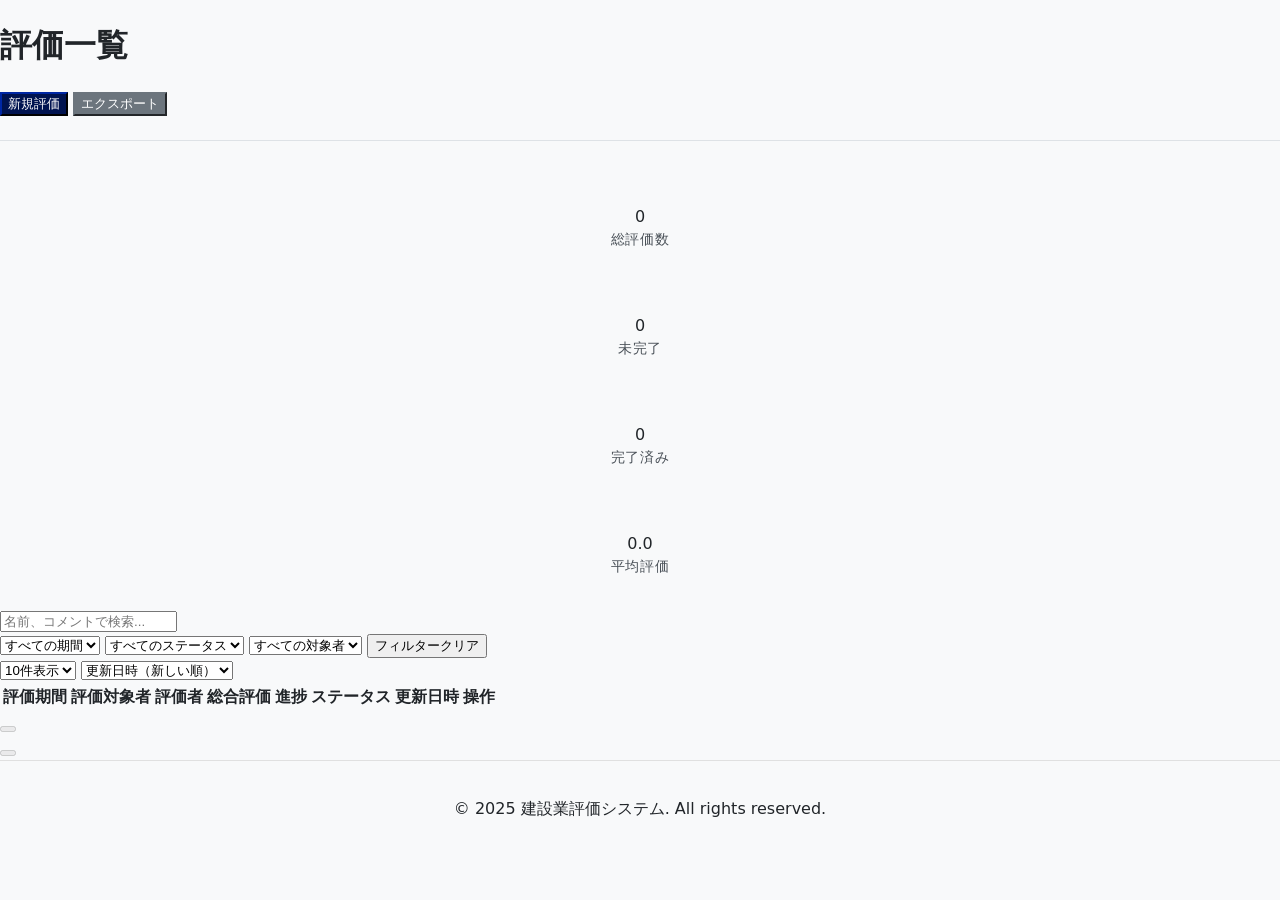
==== index.html @ 19400872 "Update index.html" ====
<!DOCTYPE html>
<html lang="ja">
<head>
    <meta charset="UTF-8">
    <meta name="viewport" content="width=device-width, initial-scale=1.0">
    <title data-i18n="system.title">建設業評価システム</title>
    <link rel="icon" href="data:image/svg+xml,<svg xmlns='http://www.w3.org/2000/svg' viewBox='0 0 100 100'><text y='.9em' font-size='90'>🏗️</text></svg>">
    
    <!-- CSS Files -->
    <link rel="stylesheet" href="assets/css/variables.css">
    <link rel="stylesheet" href="assets/css/main.css">
    <link rel="stylesheet" href="assets/css/components.css">
    <link rel="stylesheet" href="assets/css/responsive.css">
</head>
<body>
    <div class="app-container">
        <!-- ヘッダー（ログイン時のみ表示） -->
        <header id="app-header" class="app-header" style="display: none;">
            <div class="header-content">
                <div class="logo">
                    <h1 id="header-title" data-i18n="system.title">🏗️ 建設業評価システム</h1>
                </div>
                <nav>
                    <ul class="nav-menu" id="nav-menu"></ul>
                </nav>
                <div class="user-menu">
                    <div class="user-info" id="user-info"></div>
                    <div class="language-selector">
                        <select id="header-language-select">
                            <option value="ja">🇯🇵 日本語</option>
                            <option value="vi">🇻🇳 Tiếng Việt</option>
                            <option value="en">🇺🇸 English</option>
                        </select>
                    </div>
                    <button id="logout-btn" class="btn btn-secondary" style="margin-left: 12px;">
                        <span data-i18n="nav.logout">ログアウト</span>
                    </button>
                </div>
            </div>
        </header>

        <!-- ブレッドクラム -->
        <div id="breadcrumbs" class="breadcrumbs" style="display: none;"></div>

        <!-- メインコンテンツ -->
        <main id="main-content" class="main-content">
            <!-- 初期状態：ログインページ -->
            <div class="login-page">
                <div class="login-container">
                    <div class="login-header">
                        <h1 data-i18n="system.title">🏗️ 建設業評価システム</h1>
                        <p data-i18n="system.subtitle">システムにログインしてください</p>
                        <div style="margin-top: 16px;">
                            <select id="login-language-select" style="padding: 8px; border-radius: 4px; border: 1px solid #ddd;">
                                <option value="ja">🇯🇵 日本語</option>
                                <option value="vi">🇻🇳 Tiếng Việt</option>
                                <option value="en">🇺🇸 English</option>
                            </select>
                        </div>
                    </div>

                    <form id="login-form">
                        <div class="form-group">
                            <label for="email" data-i18n="login.email">メールアドレス</label>
                            <input type="email" id="email" name="email" value="admin@company.com" required>
                        </div>

                        <div class="form-group">
                            <label for="password" data-i18n="login.password">パスワード</label>
                            <input type="password" id="password" name="password" value="password123" required>
                        </div>

                        <button type="submit" class="btn btn-primary" style="width: 100%;" data-i18n="login.submit">
                            ログイン
                        </button>
                    </form>

                    <div class="demo-info">
                        <strong data-i18n="login.demo">🚀 デモアカウント</strong>
                        <div class="demo-accounts">
                            <div class="demo-account">
                                <strong>管理者:</strong> admin@company.com / password123
                            </div>
                            <div class="demo-account">
                                <strong>マネージャー:</strong> manager@company.com / password123
                            </div>
                            <div class="demo-account">
                                <strong>主任:</strong> supervisor@company.com / password123
                            </div>
                        </div>
                    </div>
                </div>
            </div>
        </main>

        <!-- フッター -->
        <footer class="app-footer" style="background: #f8f9fa; text-align: center; padding: 20px; border-top: 1px solid #e0e0e0;">
            <p>&copy; 2025 建設業評価システム. All rights reserved.</p>
        </footer>
    </div>

    <!-- 通知コンテナ -->
    <div id="notification-container"></div>

    <!-- JavaScript Files -->
    <!-- Core -->
    <script src="assets/js/core/i18n.js"></script>
    <script src="assets/js/core/auth.js"></script>
    <script src="assets/js/core/app.js"></script>
    <script src="assets/js/core/router.js"></script>

    <!-- Components -->
    <script src="assets/js/components/pentagon-chart.js"></script>
    <script src="assets/js/components/notification.js"></script>
    <script src="assets/js/components/modal.js"></script>
    <script src="assets/js/components/evaluation-form.js"></script>

    <!-- Pages -->
    <script src="assets/js/pages/dashboard.js"></script>
    <script src="assets/js/pages/evaluations.js"></script>
    <script src="assets/js/pages/users.js"></script>

    <!-- Data -->
    <script src="assets/js/data/mock-data.js"></script>

    <!-- Utils -->
    <script src="assets/js/utils/constants.js"></script>

    <!-- 初期化スクリプト -->
    <script>
        document.addEventListener('DOMContentLoaded', function() {
            console.log('🚀 Building evaluation system started');
            
            // 多言語システムを初期化
            i18n.init();
            
            // アプリケーションを初期化
            if (typeof App !== 'undefined') {
                window.app = new App();
                app.init();
            }
            
            // 言語切り替えイベントリスナーを設定
            const loginLanguageSelect = document.getElementById('login-language-select');
            const headerLanguageSelect = document.getElementById('header-language-select');
            
            loginLanguageSelect.addEventListener('change', function() {
                i18n.setLanguage(this.value);
                headerLanguageSelect.value = this.value;
            });
            
            headerLanguageSelect.addEventListener('change', function() {
                i18n.setLanguage(this.value);
                loginLanguageSelect.value = this.value;
            });
            
            console.log('✅ Evaluation system initialized');
        });
    </script>
</body>
</html>
---- assets/css/variables.css ----
/**
 * CSS Variables - 評価ツール
 * 全体で使用する色、サイズ、フォントなどの変数を定義
 */

:root {
  /* === カラーパレット === */
  
  /* プライマリーカラー（企業カラー） */
  --color-primary: #001350;
  --color-primary-light: #003d96;
  --color-primary-dark: #00092e;
  --color-primary-50: rgba(0, 19, 80, 0.05);
  --color-primary-100: rgba(0, 19, 80, 0.1);
  --color-primary-200: rgba(0, 19, 80, 0.2);
  --color-primary-500: rgba(0, 19, 80, 0.5);
  
  /* セカンダリーカラー */
  --color-secondary: #6c757d;
  --color-secondary-light: #adb5bd;
  --color-secondary-dark: #495057;
  
  /* 状態色 */
  --color-success: #198754;
  --color-success-light: #d1e7dd;
  --color-success-dark: #146c43;
  
  --color-warning: #ffc107;
  --color-warning-light: #fff3cd;
  --color-warning-dark: #d39e00;
  
  --color-danger: #dc3545;
  --color-danger-light: #f8d7da;
  --color-danger-dark: #b02a37;
  
  --color-info: #0dcaf0;
  --color-info-light: #d1ecf1;
  --color-info-dark: #055160;
  
  /* グレースケール */
  --color-white: #ffffff;
  --color-gray-50: #f8f9fa;
  --color-gray-100: #e9ecef;
  --color-gray-200: #dee2e6;
  --color-gray-300: #ced4da;
  --color-gray-400: #adb5bd;
  --color-gray-500: #6c757d;
  --color-gray-600: #495057;
  --color-gray-700: #343a40;
  --color-gray-800: #212529;
  --color-gray-900: #000000;
  
  /* === 評価ステータスカラー === */
  --color-status-draft: var(--color-gray-500);
  --color-status-submitted: #fd7e14;
  --color-status-approved-evaluator: var(--color-primary);
  --color-status-approved-admin: var(--color-success);
  --color-status-rejected: var(--color-danger);
  
  /* === レイアウト === */
  
  /* ブレイクポイント */
  --breakpoint-xs: 0;
  --breakpoint-sm: 576px;
  --breakpoint-md: 768px;
  --breakpoint-lg: 992px;
  --breakpoint-xl: 1200px;
  --breakpoint-xxl: 1400px;
  
  /* コンテナ幅 */
  --container-max-width: 1200px;
  --container-padding: 1rem;
  
  /* スペーシング */
  --spacing-xs: 0.25rem;   /* 4px */
  --spacing-sm: 0.5rem;    /* 8px */
  --spacing-md: 1rem;      /* 16px */
  --spacing-lg: 1.5rem;    /* 24px */
  --spacing-xl: 2rem;      /* 32px */
  --spacing-xxl: 3rem;     /* 48px */
  
  /* === タイポグラフィ === */
  
  /* フォントファミリー */
  --font-family-base: 'Segoe UI', 'Yu Gothic UI', 'Hiragino Kaku Gothic ProN', 'Hiragino Sans', Meiryo, system-ui, sans-serif;
  --font-family-monospace: 'SFMono-Regular', Menlo, Monaco, Consolas, 'Liberation Mono', 'Courier New', monospace;
  
  /* フォントサイズ */
  --font-size-xs: 0.75rem;   /* 12px */
  --font-size-sm: 0.875rem;  /* 14px */
  --font-size-base: 1rem;    /* 16px */
  --font-size-lg: 1.125rem;  /* 18px */
  --font-size-xl: 1.25rem;   /* 20px */
  --font-size-2xl: 1.5rem;   /* 24px */
  --font-size-3xl: 1.875rem; /* 30px */
  --font-size-4xl: 2.25rem;  /* 36px */
  
  /* フォントウェイト */
  --font-weight-light: 300;
  --font-weight-normal: 400;
  --font-weight-medium: 500;
  --font-weight-semibold: 600;
  --font-weight-bold: 700;
  
  /* 行の高さ */
  --line-height-tight: 1.25;
  --line-height-base: 1.5;
  --line-height-relaxed: 1.75;
  
  /* === コンポーネント === */
  
  /* ボーダー */
  --border-width: 1px;
  --border-radius-sm: 0.25rem;  /* 4px */
  --border-radius: 0.375rem;    /* 6px */
  --border-radius-md: 0.5rem;   /* 8px */
  --border-radius-lg: 0.75rem;  /* 12px */
  --border-radius-xl: 1rem;     /* 16px */
  --border-color: var(--color-gray-300);
  
  /* シャドウ */
  --shadow-sm: 0 1px 2px 0 rgba(0, 0, 0, 0.05);
  --shadow: 0 1px 3px 0 rgba(0, 0, 0, 0.1), 0 1px 2px 0 rgba(0, 0, 0, 0.06);
  --shadow-md: 0 4px 6px -1px rgba(0, 0, 0, 0.1), 0 2px 4px -1px rgba(0, 0, 0, 0.06);
  --shadow-lg: 0 10px 15px -3px rgba(0, 0, 0, 0.1), 0 4px 6px -2px rgba(0, 0, 0, 0.05);
  --shadow-xl: 0 20px 25px -5px rgba(0, 0, 0, 0.1), 0 10px 10px -5px rgba(0, 0, 0, 0.04);
  
  /* トランジション */
  --transition-fast: 150ms ease-in-out;
  --transition-base: 250ms ease-in-out;
  --transition-slow: 350ms ease-in-out;
  
  /* Z-index */
  --z-index-dropdown: 1000;
  --z-index-sticky: 1020;
  --z-index-fixed: 1030;
  --z-index-modal-backdrop: 1040;
  --z-index-modal: 1050;
  --z-index-popover: 1060;
  --z-index-tooltip: 1070;
  --z-index-toast: 1080;
  --z-index-demo-badge: 1100;
  
  /* === フォーム要素 === */
  
  /* 入力フィールド */
  --input-padding-y: 0.5rem;
  --input-padding-x: 0.75rem;
  --input-border-color: var(--color-gray-300);
  --input-border-radius: var(--border-radius);
  --input-focus-border-color: var(--color-primary);
  --input-focus-box-shadow: 0 0 0 0.25rem var(--color-primary-200);
  
  /* ボタン */
  --btn-padding-y: 0.5rem;
  --btn-padding-x: 1rem;
  --btn-font-size: var(--font-size-base);
  --btn-border-radius: var(--border-radius);
  --btn-transition: all var(--transition-base);
  
  /* === カード === */
  --card-border-radius: var(--border-radius-md);
  --card-border-color: var(--color-gray-200);
  --card-bg: var(--color-white);
  --card-shadow: var(--shadow);
  --card-hover-shadow: var(--shadow-md);
  --card-padding: 1.25rem;
  
  /* === ナビゲーション === */
  --navbar-height: 60px;
  --navbar-padding-y: 0.5rem;
  --navbar-padding-x: 1rem;
  --navbar-brand-font-size: 1.25rem;
  
  /* === テーブル === */
  --table-cell-padding-y: 0.75rem;
  --table-cell-padding-x: 0.75rem;
  --table-border-color: var(--color-gray-200);
  --table-hover-bg: var(--color-primary-50);
  
  /* === モーダル === */
  --modal-backdrop-bg: rgba(0, 0, 0, 0.5);
  --modal-content-bg: var(--color-white);
  --modal-content-border-radius: var(--border-radius-lg);
  --modal-header-bg: var(--color-primary);
  --modal-header-color: var(--color-white);
  
  /* === 通知・トースト === */
  --toast-bg: var(--color-white);
  --toast-border-radius: var(--border-radius);
  --toast-shadow: var(--shadow-lg);
  --toast-padding: 1rem;
  
  /* === チャート === */
  --chart-primary-color: var(--color-primary);
  --chart-secondary-color: var(--color-gray-400);
  --chart-grid-color: var(--color-gray-200);
  --chart-text-color: var(--color-gray-600);
  
  /* === ローディング === */
  --loading-overlay-bg: rgba(255, 255, 255, 0.9);
  --spinner-color: var(--color-primary);
  
  /* === レスポンシブフォント === */
  --font-size-responsive-xs: clamp(0.7rem, 0.8vw, 0.75rem);
  --font-size-responsive-sm: clamp(0.8rem, 1vw, 0.875rem);
  --font-size-responsive-base: clamp(0.9rem, 1.2vw, 1rem);
  --font-size-responsive-lg: clamp(1rem, 1.4vw, 1.125rem);
  --font-size-responsive-xl: clamp(1.1rem, 1.6vw, 1.25rem);
}

/* === ダークモード対応（将来的に） === */
@media (prefers-color-scheme: dark) {
  :root {
    /* ダークモード用の変数を定義 */
    --color-bg-base: #1a1a1a;
    --color-text-base: #ffffff;
    --card-bg: #2d2d2d;
    --input-bg: #3d3d3d;
    --border-color: #4d4d4d;
  }
}

/* === 印刷用スタイル === */
@media print {
  :root {
    --shadow: none;
    --shadow-sm: none;
    --shadow-md: none;
    --shadow-lg: none;
    --shadow-xl: none;
    --card-shadow: none;
  }
}

/* === 高コントラストモード対応 === */
@media (prefers-contrast: high) {
  :root {
    --border-width: 2px;
    --input-border-color: var(--color-gray-800);
    --card-border-color: var(--color-gray-600);
  }
}

/* === 動きを減らす設定 === */
@media (prefers-reduced-motion: reduce) {
  :root {
    --transition-fast: none;
    --transition-base: none;
    --transition-slow: none;
  }
}
---- assets/css/main.css ----
/**
 * Main CSS - 評価ツール
 * 基本的なスタイルとレイアウトを定義
 */

/* === リセット・ベーススタイル === */

*,
*::before,
*::after {
  box-sizing: border-box;
}

html {
  scroll-behavior: smooth;
  -webkit-text-size-adjust: 100%;
  -webkit-tap-highlight-color: transparent;
}

body {
  margin: 0;
  padding: 0;
  font-family: var(--font-family-base);
  font-size: var(--font-size-base);
  font-weight: var(--font-weight-normal);
  line-height: var(--line-height-base);
  color: var(--color-gray-800);
  background-color: var(--color-gray-50);
  -webkit-font-smoothing: antialiased;
  -moz-osx-font-smoothing: grayscale;
}

/* === ユーティリティクラス === */

.sr-only {
  position: absolute !important;
  width: 1px !important;
  height: 1px !important;
  padding: 0 !important;
  margin: -1px !important;
  overflow: hidden !important;
  clip: rect(0, 0, 0, 0) !important;
  white-space: nowrap !important;
  border: 0 !important;
}

.text-truncate {
  overflow: hidden;
  text-overflow: ellipsis;
  white-space: nowrap;
}

/* === レイアウト === */

.main-wrapper {
  min-height: 100vh;
  display: flex;
  flex-direction: column;
}

.content-wrapper {
  flex: 1;
  padding-top: var(--navbar-height);
}

/* === ナビゲーションバー === */

.navbar {
  height: var(--navbar-height);
  box-shadow: var(--shadow);
  backdrop-filter: blur(10px);
  -webkit-backdrop-filter: blur(10px);
}

.navbar-brand {
  font-weight: var(--font-weight-semibold);
  font-size: var(--navbar-brand-font-size);
  color: var(--color-white) !important;
  text-decoration: none;
}

.navbar-brand:hover {
  color: var(--color-gray-200) !important;
}

.navbar-nav .nav-link {
  font-weight: var(--font-weight-medium);
  padding: var(--spacing-sm) var(--spacing-md);
  border-radius: var(--border-radius);
  transition: var(--transition-base);
  color: var(--color-white) !important;
}

.navbar-nav .nav-link:hover,
.navbar-nav .nav-link:focus {
  background-color: rgba(255, 255, 255, 0.1);
  color: var(--color-white) !important;
}

.navbar-nav .nav-link.active {
  background-color: rgba(255, 255, 255, 0.2) !important;
  color: var(--color-white) !important;
  font-weight: var(--font-weight-semibold);
}

/* === カード === */

.card {
  border: var(--border-width) solid var(--card-border-color);
  border-radius: var(--card-border-radius);
  background-color: var(--card-bg);
  box-shadow: var(--card-shadow);
  transition: var(--transition-base);
  margin-bottom: var(--spacing-lg);
}

.card:hover {
  box-shadow: var(--card-hover-shadow);
  transform: translateY(-2px);
}

.card-header {
  background-color: var(--color-primary);
  color: var(--color-white);
  border-radius: var(--card-border-radius) var(--card-border-radius) 0 0 !important;
  padding: var(--spacing-md) var(--spacing-lg);
  border-bottom: none;
}

.card-header.bg-primary {
  background-color: var(--color-primary) !important;
}

.card-header.bg-info {
  background-color: var(--color-primary) !important;
}

.card-header.bg-success {
  background-color: var(--color-primary) !important;
}

.card-title {
  font-weight: var(--font-weight-semibold);
  margin-bottom: 0;
}

.card-body {
  padding: var(--card-padding);
}

.card-footer {
  background-color: var(--color-gray-50);
  border-top: var(--border-width) solid var(--card-border-color);
  padding: var(--spacing-md) var(--spacing-lg);
}

/* === ボタン === */

.btn {
  padding: var(--btn-padding-y) var(--btn-padding-x);
  font-size: var(--btn-font-size);
  font-weight: var(--font-weight-medium);
  border-radius: var(--btn-border-radius);
  border: var(--border-width) solid transparent;
  transition: var(--btn-transition);
  text-decoration: none;
  display: inline-flex;
  align-items: center;
  justify-content: center;
  gap: var(--spacing-xs);
  cursor: pointer;
  user-select: none;
}

.btn:focus {
  outline: none;
  box-shadow: 0 0 0 0.25rem rgba(var(--color-primary), 0.25);
}

.btn-primary {
  background-color: var(--color-primary);
  border-color: var(--color-primary);
  color: var(--color-white);
}

.btn-primary:hover,
.btn-primary:focus {
  background-color: var(--color-primary-dark);
  border-color: var(--color-primary-dark);
  color: var(--color-white);
}

.btn-outline-primary {
  color: var(--color-primary);
  border-color: var(--color-primary);
  background-color: transparent;
}

.btn-outline-primary:hover,
.btn-outline-primary:focus {
  background-color: var(--color-primary);
  border-color: var(--color-primary);
  color: var(--color-white);
}

.btn-secondary {
  background-color: var(--color-secondary);
  border-color: var(--color-secondary);
  color: var(--color-white);
}

.btn-success {
  background-color: var(--color-success);
  border-color: var(--color-success);
  color: var(--color-white);
}

.btn-warning {
  background-color: var(--color-warning);
  border-color: var(--color-warning);
  color: var(--color-gray-800);
}

.btn-danger {
  background-color: var(--color-danger);
  border-color: var(--color-danger);
  color: var(--color-white);
}

.btn-info {
  background-color: var(--color-primary);
  border-color: var(--color-primary);
  color: var(--color-white);
}

.btn:disabled,
.btn.disabled {
  opacity: 0.65;
  cursor: not-allowed;
  pointer-events: none;
}

/* === フォーム要素 === */

.form-control,
.form-select {
  padding: var(--input-padding-y) var(--input-padding-x);
  font-size: var(--font-size-base);
  font-weight: var(--font-weight-normal);
  line-height: var(--line-height-base);
  color: var(--color-gray-800);
  background-color: var(--color-white);
  border: var(--border-width) solid var(--input-border-color);
  border-radius: var(--input-border-radius);
  transition: border-color var(--transition-fast), box-shadow var(--transition-fast);
}

.form-control:focus,
.form-select:focus {
  border-color: var(--input-focus-border-color);
  outline: 0;
  box-shadow: var(--input-focus-box-shadow);
}

.form-control::placeholder {
  color: var(--color-gray-400);
  opacity: 1;
}

.form-label {
  font-weight: var(--font-weight-medium);
  color: var(--color-gray-700);
  margin-bottom: var(--spacing-xs);
}

.form-check-input {
  accent-color: var(--color-primary);
}

.form-check-label {
  color: var(--color-gray-700);
  font-weight: var(--font-weight-normal);
}

/* === テーブル === */

.table {
  margin-bottom: 0;
  background-color: var(--color-white);
  border-radius: var(--border-radius);
  overflow: hidden;
}

.table th,
.table td {
  padding: var(--table-cell-padding-y) var(--table-cell-padding-x);
  vertical-align: middle;
  border-bottom: var(--border-width) solid var(--table-border-color);
}

.table thead th {
  background-color: var(--color-gray-100);
  font-weight: var(--font-weight-semibold);
  color: var(--color-gray-800);
  border-top: none;
  border-bottom: 2px solid var(--table-border-color);
}

.table-hover tbody tr:hover {
  background-color: var(--table-hover-bg);
}

.table-responsive {
  border-radius: var(--border-radius);
  box-shadow: var(--shadow-sm);
}

/* === バッジ === */

.badge {
  padding: var(--spacing-xs) var(--spacing-sm);
  font-size: var(--font-size-xs);
  font-weight: var(--font-weight-medium);
  border-radius: var(--border-radius-xl);
  text-transform: uppercase;
  letter-spacing: 0.025em;
}

.badge.bg-primary {
  background-color: var(--color-primary) !important;
  color: var(--color-white);
}

.badge.bg-success {
  background-color: var(--color-success) !important;
  color: var(--color-white);
}

.badge.bg-warning {
  background-color: var(--color-warning) !important;
  color: var(--color-gray-800);
}

.badge.bg-danger {
  background-color: var(--color-danger) !important;
  color: var(--color-white);
}

.badge.bg-info {
  background-color: var(--color-info) !important;
  color: var(--color-gray-800);
}

/* === 評価ステータス === */

.status-draft {
  color: var(--color-status-draft);
  font-weight: var(--font-weight-medium);
}

.status-submitted {
  color: var(--color-status-submitted);
  font-weight: var(--font-weight-medium);
}

.status-approved-evaluator {
  color: var(--color-status-approved-evaluator);
  font-weight: var(--font-weight-medium);
}

.status-approved-admin {
  color: var(--color-status-approved-admin);
  font-weight: var(--font-weight-medium);
}

.status-rejected {
  color: var(--color-status-rejected);
  font-weight: var(--font-weight-medium);
}

/* === プログレスバー === */

.progress {
  height: 0.75rem;
  background-color: var(--color-gray-200);
  border-radius: var(--border-radius);
  overflow: hidden;
}

.progress-bar {
  background-color: var(--color-primary);
  transition: width var(--transition-base);
}

.progress-bar.bg-success {
  background-color: var(--color-success) !important;
}

.progress-bar.bg-warning {
  background-color: var(--color-warning) !important;
}

.progress-bar.bg-info {
  background-color: var(--color-info) !important;
}

/* === ローディング === */

.loading-overlay {
  position: fixed;
  top: 0;
  left: 0;
  width: 100%;
  height: 100%;
  background-color: var(--loading-overlay-bg);
  display: flex;
  justify-content: center;
  align-items: center;
  z-index: var(--z-index-modal);
  backdrop-filter: blur(5px);
  -webkit-backdrop-filter: blur(5px);
}

.spinner-border {
  color: var(--spinner-color);
}

/* === デモ通知 === */

.demo-badge {
  position: fixed;
  top: 0;
  right: 0;
  background-color: var(--color-primary);
  color: var(--color-white);
  padding: var(--spacing-xs) var(--spacing-sm);
  z-index: var(--z-index-demo-badge);
  font-size: var(--font-size-xs);
  font-weight: var(--font-weight-bold);
  border-bottom-left-radius: var(--border-radius);
  text-transform: uppercase;
  letter-spacing: 0.05em;
}

/* === モーダル === */

.modal-content {
  border: none;
  border-radius: var(--modal-content-border-radius);
  box-shadow: var(--shadow-xl);
}

.modal-header {
  background-color: var(--modal-header-bg);
  color: var(--modal-header-color);
  border-bottom: none;
  border-radius: var(--modal-content-border-radius) var(--modal-content-border-radius) 0 0;
}

.modal-title {
  font-weight: var(--font-weight-semibold);
}

.modal-body {
  padding: var(--spacing-xl);
}

.modal-footer {
  background-color: var(--color-gray-50);
  border-top: var(--border-width) solid var(--color-gray-200);
  border-radius: 0 0 var(--modal-content-border-radius) var(--modal-content-border-radius);
}

/* === 通知・トースト === */

.toast {
  background-color: var(--toast-bg);
  border: var(--border-width) solid var(--color-gray-200);
  border-radius: var(--toast-border-radius);
  box-shadow: var(--toast-shadow);
}

.toast-header {
  background-color: var(--color-gray-50);
  border-bottom: var(--border-width) solid var(--color-gray-200);
}

.toast-body {
  padding: var(--toast-padding);
}

/* === ページ遷移 === */

.page {
  opacity: 1;
  transform: translateX(0);
  transition: opacity var(--transition-base), transform var(--transition-base);
}

.page.d-none {
  opacity: 0;
  transform: translateX(20px);
}

.page-enter {
  opacity: 0;
  transform: translateX(20px);
}

.page-enter-active {
  opacity: 1;
  transform: translateX(0);
  transition: opacity var(--transition-base), transform var(--transition-base);
}

.page-exit {
  opacity: 1;
  transform: translateX(0);
}

.page-exit-active {
  opacity: 0;
  transform: translateX(-20px);
  transition: opacity var(--transition-base), transform var(--transition-base);
}

/* === ユーティリティ === */

.text-primary {
  color: var(--color-primary) !important;
}

.text-success {
  color: var(--color-success) !important;
}

.text-warning {
  color: var(--color-warning) !important;
}

.text-danger {
  color: var(--color-danger) !important;
}

.text-info {
  color: var(--color-info) !important;
}

.bg-primary {
  background-color: var(--color-primary) !important;
}

.bg-success {
  background-color: var(--color-success) !important;
}

.bg-warning {
  background-color: var(--color-warning) !important;
}

.bg-danger {
  background-color: var(--color-danger) !important;
}

.bg-info {
  background-color: var(--color-info) !important;
}

/* === スクロールバー === */

::-webkit-scrollbar {
  width: 8px;
  height: 8px;
}

::-webkit-scrollbar-track {
  background: var(--color-gray-100);
  border-radius: var(--border-radius);
}

::-webkit-scrollbar-thumb {
  background: var(--color-gray-400);
  border-radius: var(--border-radius);
}

::-webkit-scrollbar-thumb:hover {
  background: var(--color-gray-500);
}

/* === フォーカス管理 === */

.focus-visible {
  outline: 2px solid var(--color-primary);
  outline-offset: 2px;
}

/* === 印刷用スタイル === */

@media print {
  .navbar,
  .btn,
  .nav-tabs,
  .card-footer,
  .dropdown-menu,
  .demo-badge,
  .loading-overlay {
    display: none !important;
  }

  body {
    background: white !important;
    color: black !important;
    padding: 20px !important;
  }

  .card {
    border: 1px solid #ddd !important;
    box-shadow: none !important;
    page-break-inside: avoid;
  }

  .tab-pane {
    display: block !important;
    opacity: 1 !important;
  }

  .container,
  .container-fluid {
    max-width: 100% !important;
    padding: 0 !important;
  }

  h1, h2, h3, h4, h5, h6 {
    page-break-after: avoid;
  }

  .table {
    page-break-inside: avoid;
  }
}

/* === アクセシビリティ === */

@media (prefers-reduced-motion: reduce) {
  * {
    animation-duration: 0.01ms !important;
    animation-iteration-count: 1 !important;
    transition-duration: 0.01ms !important;
  }
}

/* === その他のユーティリティ === */

.visually-hidden {
  position: absolute !important;
  width: 1px !important;
  height: 1px !important;
  padding: 0 !important;
  margin: -1px !important;
  overflow: hidden !important;
  clip: rect(0, 0, 0, 0) !important;
  white-space: nowrap !important;
  border: 0 !important;
}
---- assets/css/components.css ----
/**
 * Components CSS - 評価ツール
 * 各UIコンポーネント固有のスタイルを定義
 */

/* === ナビゲーション === */

.navbar {
  height: var(--navbar-height);
  padding: var(--navbar-padding-y) var(--navbar-padding-x);
  backdrop-filter: blur(10px);
  -webkit-backdrop-filter: blur(10px);
  border-bottom: 1px solid rgba(255, 255, 255, 0.1);
}

.navbar-brand {
  font-size: var(--navbar-brand-font-size);
  font-weight: var(--font-weight-bold);
  color: var(--color-white) !important;
  text-decoration: none;
  transition: var(--transition-base);
}

.navbar-brand:hover {
  color: rgba(255, 255, 255, 0.8) !important;
  transform: translateY(-1px);
}

.navbar-brand i {
  margin-right: var(--spacing-xs);
}

/* ナビゲーションリンク */
.navbar-nav .nav-link {
  font-weight: var(--font-weight-medium);
  padding: var(--spacing-sm) var(--spacing-md);
  border-radius: var(--border-radius);
  transition: var(--transition-base);
  color: rgba(255, 255, 255, 0.9) !important;
  position: relative;
  display: flex;
  align-items: center;
}

.navbar-nav .nav-link:hover,
.navbar-nav .nav-link:focus {
  background-color: rgba(255, 255, 255, 0.1);
  color: var(--color-white) !important;
  transform: translateY(-1px);
}

.navbar-nav .nav-link.active {
  background-color: rgba(255, 255, 255, 0.2) !important;
  color: var(--color-white) !important;
  font-weight: var(--font-weight-semibold);
}

.navbar-nav .nav-link.active::after {
  content: '';
  position: absolute;
  bottom: -2px;
  left: 50%;
  transform: translateX(-50%);
  width: 30px;
  height: 2px;
  background-color: var(--color-white);
  border-radius: 1px;
}

.navbar-nav .nav-link i {
  margin-right: var(--spacing-xs);
  font-size: 0.9em;
}

/* ユーザードロップダウン */
.nav-link.dropdown-toggle {
  padding: var(--spacing-xs) var(--spacing-sm);
}

.user-avatar {
  display: flex;
  align-items: center;
  justify-content: center;
  width: 32px;
  height: 32px;
  border-radius: 50%;
  background-color: rgba(255, 255, 255, 0.1);
  color: var(--color-white);
}

.user-info {
  text-align: left;
  line-height: 1.2;
}

.user-name {
  font-size: var(--font-size-sm);
  font-weight: var(--font-weight-medium);
  color: var(--color-white);
}

.user-role {
  font-size: var(--font-size-xs);
  color: rgba(255, 255, 255, 0.7);
}

/* ドロップダウンメニュー */
.dropdown-menu {
  min-width: 250px;
  padding: var(--spacing-sm);
  border: none;
  border-radius: var(--border-radius-lg);
  box-shadow: var(--shadow-xl);
  background-color: var(--color-white);
  backdrop-filter: blur(10px);
  -webkit-backdrop-filter: blur(10px);
}

.dropdown-header {
  padding: var(--spacing-sm);
  background-color: var(--color-gray-50);
  border-radius: var(--border-radius);
  margin-bottom: var(--spacing-sm);
  text-align: center;
}

.dropdown-item {
  padding: var(--spacing-sm) var(--spacing-md);
  border-radius: var(--border-radius);
  transition: var(--transition-base);
  display: flex;
  align-items: center;
  color: var(--color-gray-700);
  text-decoration: none;
}

.dropdown-item:hover,
.dropdown-item:focus {
  background-color: var(--color-primary-50);
  color: var(--color-primary);
  transform: translateX(2px);
}

.dropdown-item.text-danger:hover {
  background-color: var(--color-danger-light);
  color: var(--color-danger);
}

.dropdown-item i {
  width: 16px;
  text-align: center;
  margin-right: var(--spacing-sm);
}

.dropdown-divider {
  margin: var(--spacing-sm) 0;
  border-color: var(--color-gray-200);
}

/* 通知ベル */
#notification-bell {
  position: relative;
  padding: var(--spacing-sm);
  border-radius: 50%;
  transition: var(--transition-base);
}

#notification-bell:hover {
  background-color: rgba(255, 255, 255, 0.1);
  transform: scale(1.1);
}

#notification-count {
  font-size: var(--font-size-xs);
  padding: 2px 6px;
  min-width: 18px;
  height: 18px;
  display: flex;
  align-items: center;
  justify-content: center;
}

/* === モーダル === */

.modal-content {
  border: none;
  border-radius: var(--border-radius-xl);
  box-shadow: var(--shadow-xl);
  overflow: hidden;
}

.modal-header {
  background: linear-gradient(135deg, var(--color-primary), var(--color-primary-dark));
  color: var(--color-white);
  border-bottom: none;
  padding: var(--spacing-lg);
}

.modal-title {
  font-weight: var(--font-weight-semibold);
  font-size: var(--font-size-lg);
}

.modal-body {
  padding: var(--spacing-xl);
  max-height: 70vh;
  overflow-y: auto;
}

.modal-footer {
  background-color: var(--color-gray-50);
  border-top: 1px solid var(--color-gray-200);
  padding: var(--spacing-lg);
  gap: var(--spacing-sm);
}

/* モーダルアニメーション */
.modal.fade .modal-dialog {
  transition: transform 0.3s ease-out;
  transform: translate(0, -50px);
}

.modal.show .modal-dialog {
  transform: none;
}

/* === 通知・トースト === */

.toast {
  min-width: 300px;
  max-width: 400px;
  border: none;
  border-radius: var(--border-radius-lg);
  box-shadow: var(--shadow-lg);
  backdrop-filter: blur(10px);
  -webkit-backdrop-filter: blur(10px);
}

.toast-header {
  background-color: transparent;
  border-bottom: 1px solid rgba(0, 0, 0, 0.1);
  padding: var(--spacing-md);
}

.toast-body {
  padding: var(--spacing-md);
}

.toast.bg-success {
  background-color: var(--color-success) !important;
  color: var(--color-white);
}

.toast.bg-danger {
  background-color: var(--color-danger) !important;
  color: var(--color-white);
}

.toast.bg-warning {
  background-color: var(--color-warning) !important;
  color: var(--color-gray-800);
}

.toast.bg-info {
  background-color: var(--color-info) !important;
  color: var(--color-gray-800);
}

/* === 評価フォーム === */

.evaluation-form {
  max-width: 100%;
}

.category-section {
  margin-bottom: var(--spacing-xl);
  border: 1px solid var(--color-gray-200);
  border-radius: var(--border-radius-lg);
  overflow: hidden;
}

.category-header {
  background: linear-gradient(135deg, var(--color-gray-100), var(--color-gray-50));
  padding: var(--spacing-md) var(--spacing-lg);
  border-bottom: 1px solid var(--color-gray-200);
}

.category-header h5 {
  margin: 0;
  color: var(--color-gray-800);
  font-weight: var(--font-weight-semibold);
}

.category-item {
  padding: var(--spacing-lg);
  border-bottom: 1px solid var(--color-gray-100);
}

.category-item:last-child {
  border-bottom: none;
}

.category-item:hover {
  background-color: var(--color-gray-50);
}

.qualitative-item {
  margin-bottom: var(--spacing-lg);
  border: 1px solid var(--color-gray-200);
  border-radius: var(--border-radius-lg);
  transition: var(--transition-base);
}

.qualitative-item:hover {
  border-color: var(--color-primary-200);
  box-shadow: var(--shadow-sm);
}

.weight-display {
  text-align: right;
  font-size: var(--font-size-sm);
  color: var(--color-gray-500);
  margin-top: var(--spacing-xs);
}

.total-weight {
  font-weight: var(--font-weight-bold);
  text-align: right;
  padding: var(--spacing-md);
  background-color: var(--color-gray-50);
  border-radius: var(--border-radius);
  margin-top: var(--spacing-md);
}

.total-weight.warning {
  background-color: var(--color-danger-light);
  color: var(--color-danger-dark);
}

/* === チャート === */

.chart-container {
  position: relative;
  width: 100%;
  margin: var(--spacing-md) 0;
}

.radar-chart-container {
  position: relative;
  height: 300px;
  width: 100%;
  padding: var(--spacing-md);
}

.chart-legend {
  display: flex;
  justify-content: center;
  flex-wrap: wrap;
  gap: var(--spacing-md);
  margin-top: var(--spacing-md);
}

.chart-legend-item {
  display: flex;
  align-items: center;
  gap: var(--spacing-xs);
  font-size: var(--font-size-sm);
}

.chart-legend-color {
  width: 12px;
  height: 12px;
  border-radius: 2px;
}

/* === データテーブル === */

.data-table-container {
  background-color: var(--color-white);
  border-radius: var(--border-radius-lg);
  overflow: hidden;
  box-shadow: var(--shadow);
}

.table-actions {
  padding: var(--spacing-md) var(--spacing-lg);
  background-color: var(--color-gray-50);
  border-bottom: 1px solid var(--color-gray-200);
  display: flex;
  justify-content: between;
  align-items: center;
  gap: var(--spacing-md);
}

.table-search {
  max-width: 300px;
}

.table-filters {
  display: flex;
  gap: var(--spacing-sm);
  margin-left: auto;
}

.comparison-table {
  margin-bottom: 0;
}

.comparison-table th,
.comparison-table td {
  text-align: center;
  vertical-align: middle;
}

.highlight-diff {
  background-color: var(--color-warning-light);
  color: var(--color-warning-dark);
  font-weight: var(--font-weight-medium);
}

/* === ステータスバッジ === */

.status-badge {
  padding: var(--spacing-xs) var(--spacing-sm);
  border-radius: var(--border-radius-xl);
  font-size: var(--font-size-xs);
  font-weight: var(--font-weight-medium);
  text-transform: uppercase;
  letter-spacing: 0.025em;
}

.status-draft {
  background-color: var(--color-gray-200);
  color: var(--color-gray-700);
}

.status-submitted {
  background-color: var(--color-warning-light);
  color: var(--color-warning-dark);
}

.status-approved-evaluator {
  background-color: var(--color-info-light);
  color: var(--color-info-dark);
}

.status-approved-admin {
  background-color: var(--color-success-light);
  color: var(--color-success-dark);
}

.status-rejected {
  background-color: var(--color-danger-light);
  color: var(--color-danger-dark);
}

/* === アクションボタン === */

.action-buttons {
  display: flex;
  gap: var(--spacing-xs);
  justify-content: flex-end;
}

.action-buttons .btn {
  padding: var(--spacing-xs) var(--spacing-sm);
  font-size: var(--font-size-sm);
}

.btn-action {
  min-width: auto;
  padding: var(--spacing-xs);
  border-radius: var(--border-radius);
}

/* === カードコンポーネント === */

.info-card {
  border: none;
  border-radius: var(--border-radius-lg);
  box-shadow: var(--shadow);
  transition: var(--transition-base);
  height: 100%;
}

.info-card:hover {
  box-shadow: var(--shadow-md);
  transform: translateY(-2px);
}

.info-card .card-header {
  background: linear-gradient(135deg, var(--color-primary), var(--color-primary-dark));
  color: var(--color-white);
  border-bottom: none;
  padding: var(--spacing-md) var(--spacing-lg);
}

.info-card .card-body {
  padding: var(--spacing-lg);
}

.info-card .card-footer {
  background-color: var(--color-gray-50);
  border-top: 1px solid var(--color-gray-200);
  padding: var(--spacing-md) var(--spacing-lg);
}

.stat-card {
  text-align: center;
  padding: var(--spacing-xl);
}

.stat-value {
  font-size: var(--font-size-4xl);
  font-weight: var(--font-weight-bold);
  color: var(--color-primary);
  line-height: 1;
  margin-bottom: var(--spacing-xs);
}

.stat-label {
  font-size: var(--font-size-sm);
  color: var(--color-gray-600);
  text-transform: uppercase;
  letter-spacing: 0.05em;
}

.stat-change {
  font-size: var(--font-size-sm);
  margin-top: var(--spacing-xs);
}

.stat-change.positive {
  color: var(--color-success);
}

.stat-change.negative {
  color: var(--color-danger);
}

/* === フォームコンポーネント === */

.form-section {
  margin-bottom: var(--spacing-xl);
  padding: var(--spacing-lg);
  background-color: var(--color-white);
  border: 1px solid var(--color-gray-200);
  border-radius: var(--border-radius-lg);
}

.form-section-header {
  margin-bottom: var(--spacing-lg);
  padding-bottom: var(--spacing-md);
  border-bottom: 1px solid var(--color-gray-200);
}

.form-section-title {
  font-size: var(--font-size-lg);
  font-weight: var(--font-weight-semibold);
  color: var(--color-gray-800);
  margin: 0;
}

.form-section-description {
  font-size: var(--font-size-sm);
  color: var(--color-gray-600);
  margin-top: var(--spacing-xs);
}

.form-row {
  display: flex;
  gap: var(--spacing-md);
  margin-bottom: var(--spacing-md);
}

.form-col {
  flex: 1;
}

.form-col.form-col-auto {
  flex: 0 0 auto;
}

.form-help {
  font-size: var(--font-size-xs);
  color: var(--color-gray-500);
  margin-top: var(--spacing-xs);
}

.form-error {
  font-size: var(--font-size-xs);
  color: var(--color-danger);
  margin-top: var(--spacing-xs);
}

.required-field::after {
  content: ' *';
  color: var(--color-danger);
}

/* === ローディング状態 === */

.loading-spinner {
  display: inline-flex;
  align-items: center;
  gap: var(--spacing-sm);
  color: var(--color-gray-600);
}

.skeleton {
  background: linear-gradient(90deg, var(--color-gray-200) 25%, var(--color-gray-100) 50%, var(--color-gray-200) 75%);
  background-size: 200% 100%;
  animation: skeleton-loading 1.5s infinite;
  border-radius: var(--border-radius);
}

@keyframes skeleton-loading {
  0% {
    background-position: 200% 0;
  }
  100% {
    background-position: -200% 0;
  }
}

.skeleton-text {
  height: 1em;
  margin-bottom: var(--spacing-xs);
}

.skeleton-text.skeleton-title {
  height: 1.5em;
  width: 60%;
}

.skeleton-text.skeleton-paragraph {
  height: 1em;
}

.skeleton-text.skeleton-paragraph:last-child {
  width: 80%;
}

/* === アラート・通知 === */

.alert-custom {
  border: none;
  border-radius: var(--border-radius-lg);
  padding: var(--spacing-md) var(--spacing-lg);
  margin-bottom: var(--spacing-md);
  box-shadow: var(--shadow-sm);
}

.alert-custom .alert-icon {
  margin-right: var(--spacing-sm);
  font-size: var(--font-size-lg);
}

.alert-custom .alert-title {
  font-weight: var(--font-weight-semibold);
  margin-bottom: var(--spacing-xs);
}

.alert-custom .alert-message {
  margin: 0;
}

/* === 空状態 === */

.empty-state {
  text-align: center;
  padding: var(--spacing-xxl) var(--spacing-lg);
  color: var(--color-gray-500);
}

.empty-state-icon {
  font-size: 4rem;
  color: var(--color-gray-300);
  margin-bottom: var(--spacing-lg);
}

.empty-state-title {
  font-size: var(--font-size-xl);
  font-weight: var(--font-weight-medium);
  color: var(--color-gray-700);
  margin-bottom: var(--spacing-sm);
}

.empty-state-description {
  font-size: var(--font-size-base);
  color: var(--color-gray-500);
  margin-bottom: var(--spacing-lg);
  max-width: 400px;
  margin-left: auto;
  margin-right: auto;
}

.empty-state-action {
  margin-top: var(--spacing-lg);
}

/* === ページヘッダー === */

.page-header {
  margin-bottom: var(--spacing-xl);
  padding-bottom: var(--spacing-lg);
  border-bottom: 1px solid var(--color-gray-200);
}

.page-title {
  font-size: var(--font-size-3xl);
  font-weight: var(--font-weight-bold);
  color: var(--color-gray-800);
  margin: 0;
}

.page-subtitle {
  font-size: var(--font-size-base);
  color: var(--color-gray-600);
  margin-top: var(--spacing-xs);
}

.page-actions {
  margin-top: var(--spacing-md);
}

/* === タブナビゲーション === */

.nav-tabs {
  border-bottom: 2px solid var(--color-gray-200);
  margin-bottom: var(--spacing-lg);
}

.nav-tabs .nav-link {
  border: none;
  border-bottom: 2px solid transparent;
  color: var(--color-gray-600);
  font-weight: var(--font-weight-medium);
  padding: var(--spacing-md) var(--spacing-lg);
  transition: var(--transition-base);
}

.nav-tabs .nav-link:hover {
  border-color: var(--color-primary-200);
  color: var(--color-primary);
}

.nav-tabs .nav-link.active {
  border-color: var(--color-primary);
  color: var(--color-primary);
  background-color: transparent;
}

/* === プログレス === */

.progress-custom {
  height: 8px;
  background-color: var(--color-gray-200);
  border-radius: var(--border-radius-xl);
  overflow: hidden;
  box-shadow: inset 0 1px 2px rgba(0, 0, 0, 0.1);
}

.progress-bar-custom {
  background: linear-gradient(45deg, var(--color-primary), var(--color-primary-light));
  transition: width var(--transition-slow);
  border-radius: var(--border-radius-xl);
}

.progress-label {
  display: flex;
  justify-content: space-between;
  align-items: center;
  margin-bottom: var(--spacing-xs);
  font-size: var(--font-size-sm);
  font-weight: var(--font-weight-medium);
}

/* === 印刷対応 === */

@media print {
  .navbar,
  .btn,
  .nav-tabs,
  .card-footer,
  .dropdown-menu,
  .action-buttons,
  .loading-spinner {
    display: none !important;
  }

  .card {
    border: 1px solid #ddd !important;
    box-shadow: none !important;
    break-inside: avoid;
  }

  .tab-pane {
    display: block !important;
    opacity: 1 !important;
  }

  .page-header {
    border-bottom: 2px solid #000;
    margin-bottom: var(--spacing-lg);
  }
}

/* === レスポンシブ調整 === */

@media (max-width: 768px) {
  .navbar-nav .nav-link {
    padding: var(--spacing-sm) var(--spacing-md);
  }

  .user-info {
    display: none !important;
  }

  .dropdown-menu {
    min-width: 200px;
  }

  .form-row {
    flex-direction: column;
    gap: var(--spacing-sm);
  }

  .action-buttons {
    flex-direction: column;
    align-items: stretch;
  }

  .action-buttons .btn {
    width: 100%;
    margin-bottom: var(--spacing-xs);
  }

  .page-title {
    font-size: var(--font-size-2xl);
  }

  .stat-value {
    font-size: var(--font-size-3xl);
  }

  .chart-container,
  .radar-chart-container {
    height: 250px;
  }
}

@media (max-width: 576px) {
  .modal-dialog {
    margin: var(--spacing-md);
  }

  .modal-body {
    padding: var(--spacing-md);
  }

  .card-body {
    padding: var(--spacing-md);
  }

  .info-card .card-body {
    padding: var(--spacing-md);
  }

  .form-section {
    padding: var(--spacing-md);
  }

  .empty-state {
    padding: var(--spacing-xl) var(--spacing-md);
  }

  .page-header {
    margin-bottom: var(--spacing-lg);
    padding-bottom: var(--spacing-md);
  }
}
---- assets/css/responsive.css ----
/**
 * Responsive CSS - 評価ツール
 * レスポンシブデザインとモバイル対応のスタイル
 */

/* === タブレット対応 (≤ 1200px) === */
@media (max-width: 1200px) {
  .container {
    max-width: 100%;
    padding: 0 var(--spacing-md);
  }
  
  .card-body {
    padding: var(--spacing-md);
  }
  
  .modal-dialog {
    max-width: 90%;
  }
}

/* === 小さいタブレット対応 (≤ 992px) === */
@media (max-width: 992px) {
  /* ナビゲーション */
  .navbar-nav .nav-text {
    display: none;
  }
  
  .navbar-nav .nav-link {
    justify-content: center;
    min-width: 44px;
    padding: var(--spacing-sm);
  }
  
  .user-info {
    display: none !important;
  }
  
  /* カード */
  .card-header {
    padding: var(--spacing-sm) var(--spacing-md);
  }
  
  .info-card .card-body {
    padding: var(--spacing-md);
  }
  
  /* フォーム */
  .form-row {
    flex-direction: column;
    gap: var(--spacing-sm);
  }
  
  /* テーブル */
  .table-responsive {
    font-size: var(--font-size-sm);
  }
  
  .table td,
  .table th {
    padding: var(--spacing-xs) var(--spacing-sm);
  }
  
  /* アクションボタン */
  .action-buttons {
    flex-direction: column;
    gap: var(--spacing-xs);
  }
  
  .action-buttons .btn {
    width: 100%;
    margin-bottom: var(--spacing-xs);
  }
  
  /* チャート */
  .radar-chart-container {
    height: 250px;
  }
  
  .chart-container {
    height: 200px;
  }
}

/* === モバイル対応 (≤ 768px) === */
@media (max-width: 768px) {
  /* ベースレイアウト */
  .container,
  .container-fluid {
    padding: 0 var(--spacing-sm);
  }
  
  /* ページヘッダー */
  .page-header {
    flex-direction: column;
    align-items: flex-start;
    gap: var(--spacing-md);
    margin-bottom: var(--spacing-lg);
    padding-bottom: var(--spacing-md);
  }
  
  .page-title {
    font-size: var(--font-size-2xl);
  }
  
  .page-subtitle {
    font-size: var(--font-size-sm);
  }
  
  .page-actions {
    width: 100%;
    margin-top: var(--spacing-sm);
  }
  
  .page-actions .btn {
    width: 100%;
    margin-bottom: var(--spacing-xs);
  }
  
  /* ナビゲーション */
  .navbar {
    padding: var(--spacing-xs) var(--spacing-sm);
  }
  
  .navbar-brand {
    font-size: var(--font-size-lg);
  }
  
  .navbar-collapse {
    margin-top: var(--spacing-sm);
  }
  
  .navbar-nav {
    width: 100%;
  }
  
  .navbar-nav .nav-item {
    width: 100%;
  }
  
  .navbar-nav .nav-link {
    padding: var(--spacing-sm) var(--spacing-md);
    justify-content: flex-start;
  }
  
  .navbar-nav .nav-text {
    display: inline;
  }
  
  .dropdown-menu {
    position: static !important;
    transform: none !important;
    width: 100%;
    border: none;
    box-shadow: none;
    background-color: transparent;
    padding: 0;
  }
  
  .dropdown-item {
    padding: var(--spacing-sm) var(--spacing-md);
    border-bottom: 1px solid var(--color-gray-200);
  }
  
  /* カード */
  .card {
    margin-bottom: var(--spacing-md);
  }
  
  .card-body {
    padding: var(--spacing-sm);
  }
  
  .info-card .card-body {
    padding: var(--spacing-sm);
  }
  
  .card-footer {
    padding: var(--spacing-sm);
  }
  
  /* 統計カード */
  .stat-card {
    padding: var(--spacing-md);
  }
  
  .stat-value {
    font-size: var(--font-size-3xl);
  }
  
  /* モーダル */
  .modal-dialog {
    margin: var(--spacing-sm);
    max-width: none;
    width: calc(100% - var(--spacing-md));
  }
  
  .modal-body {
    padding: var(--spacing-md);
    max-height: 60vh;
    overflow-y: auto;
  }
  
  .modal-footer {
    padding: var(--spacing-sm);
    flex-direction: column-reverse;
    gap: var(--spacing-xs);
  }
  
  .modal-footer .btn {
    width: 100%;
    margin-bottom: var(--spacing-xs);
  }
  
  /* フォーム */
  .form-section {
    padding: var(--spacing-md);
    margin-bottom: var(--spacing-md);
  }
  
  .form-section-header {
    margin-bottom: var(--spacing-md);
    padding-bottom: var(--spacing-sm);
  }
  
  .form-section-title {
    font-size: var(--font-size-lg);
  }
  
  .category-section {
    margin-bottom: var(--spacing-md);
  }
  
  .category-header {
    padding: var(--spacing-sm) var(--spacing-md);
  }
  
  .category-item {
    padding: var(--spacing-md);
  }
  
  .qualitative-item .card-body {
    padding: var(--spacing-md);
  }
  
  /* テーブル */
  .table-responsive {
    border-radius: var(--border-radius);
    font-size: var(--font-size-xs);
  }
  
  .table {
    margin-bottom: 0;
  }
  
  .table td,
  .table th {
    padding: var(--spacing-xs);
    white-space: nowrap;
  }
  
  /* テーブル */
  .table-responsive {
    border-radius: var(--border-radius);
    font-size: var(--font-size-xs);
  }
  
  .table {
    margin-bottom: 0;
  }
  
  .table td,
  .table th {
    padding: var(--spacing-xs);
    white-space: nowrap;
  }
  
  .table-actions {
    flex-direction: column;
    gap: var(--spacing-sm);
    padding: var(--spacing-sm);
  }
  
  .table-search {
    max-width: 100%;
    width: 100%;
  }
  
  .table-filters {
    margin-left: 0;
    width: 100%;
    justify-content: stretch;
  }
  
  .table-filters .form-select {
    flex: 1;
  }
  
  /* ボタン */
  .btn-group {
    flex-direction: column;
    width: 100%;
  }
  
  .btn-group .btn {
    border-radius: var(--border-radius) !important;
    margin-bottom: var(--spacing-xs);
  }
  
  /* アラート */
  .alert-custom {
    padding: var(--spacing-sm);
  }
  
  .alert-custom .alert-icon {
    font-size: var(--font-size-base);
  }
  
  /* 空状態 */
  .empty-state {
    padding: var(--spacing-xl) var(--spacing-sm);
  }
  
  .empty-state-icon {
    font-size: 3rem;
  }
  
  .empty-state-title {
    font-size: var(--font-size-lg);
  }
  
  /* プログレス */
  .progress-label {
    font-size: var(--font-size-xs);
  }
  
  /* チャート */
  .chart-container,
  .radar-chart-container {
    height: 200px;
    padding: var(--spacing-sm);
  }
  
  .chart-legend {
    flex-direction: column;
    align-items: flex-start;
    gap: var(--spacing-xs);
  }
  
  /* タブ */
  .nav-tabs {
    flex-wrap: nowrap;
    overflow-x: auto;
    -webkit-overflow-scrolling: touch;
  }
  
  .nav-tabs .nav-link {
    white-space: nowrap;
    padding: var(--spacing-sm);
    font-size: var(--font-size-sm);
  }
  
  /* ドロップダウン */
  .dropdown-menu {
    min-width: 200px;
    max-width: 300px;
  }
  
  /* ユーティリティ */
  .d-md-none {
    display: none !important;
  }
  
  .d-md-block {
    display: block !important;
  }
}

/* === 小さなモバイル対応 (≤ 576px) === */
@media (max-width: 576px) {
  /* ベースフォント */
  html {
    font-size: 14px;
  }
  
  /* レイアウト */
  .container,
  .container-fluid {
    padding: 0 var(--spacing-xs);
  }
  
  /* ページ */
  .page {
    padding: var(--spacing-sm) 0;
  }
  
  .page-header {
    margin-bottom: var(--spacing-md);
    padding-bottom: var(--spacing-sm);
  }
  
  .page-title {
    font-size: var(--font-size-xl);
    line-height: var(--line-height-tight);
  }
  
  /* ナビゲーション */
  .navbar {
    padding: var(--spacing-xs);
  }
  
  .navbar-brand {
    font-size: var(--font-size-base);
  }
  
  .navbar-brand i {
    display: none;
  }
  
  /* カード */
  .card {
    border-radius: var(--border-radius);
    margin-bottom: var(--spacing-sm);
  }
  
  .card-body {
    padding: var(--spacing-xs);
  }
  
  .card-header {
    padding: var(--spacing-xs) var(--spacing-sm);
  }
  
  .card-title {
    font-size: var(--font-size-sm);
  }
  
  .info-card .card-body {
    padding: var(--spacing-xs);
  }
  
  /* 統計 */
  .stat-card {
    padding: var(--spacing-sm);
  }
  
  .stat-value {
    font-size: var(--font-size-2xl);
  }
  
  .stat-label {
    font-size: var(--font-size-xs);
  }
  
  /* モーダル */
  .modal-dialog {
    margin: var(--spacing-xs);
    width: calc(100% - var(--spacing-sm));
  }
  
  .modal-body {
    padding: var(--spacing-sm);
    max-height: 50vh;
  }
  
  .modal-footer {
    padding: var(--spacing-xs);
  }
  
  /* フォーム */
  .form-section {
    padding: var(--spacing-sm);
    margin-bottom: var(--spacing-sm);
  }
  
  .form-control,
  .form-select {
    font-size: var(--font-size-sm);
    padding: var(--spacing-xs) var(--spacing-sm);
  }
  
  .category-header {
    padding: var(--spacing-xs) var(--spacing-sm);
  }
  
  .category-item {
    padding: var(--spacing-sm);
  }
  
  /* ボタン */
  .btn {
    padding: var(--spacing-xs) var(--spacing-sm);
    font-size: var(--font-size-sm);
  }
  
  .btn-sm {
    padding: 2px var(--spacing-xs);
    font-size: var(--font-size-xs);
  }
  
  /* テーブル */
  .table {
    font-size: var(--font-size-xs);
  }
  
  .table td,
  .table th {
    padding: 2px var(--spacing-xs);
    font-size: var(--font-size-xs);
  }
  
  /* 隠すコンテンツ */
  .table th:nth-child(n+4),
  .table td:nth-child(n+4) {
    display: none;
  }
  
  .table.table-mobile-full th,
  .table.table-mobile-full td {
    display: table-cell;
  }
  
  /* アクションボタン */
  .action-buttons .btn {
    padding: var(--spacing-xs);
    min-width: 32px;
  }
  
  .action-buttons .btn span {
    display: none;
  }
  
  /* アラート */
  .alert-custom {
    padding: var(--spacing-xs);
    font-size: var(--font-size-sm);
  }
  
  .alert-title {
    font-size: var(--font-size-sm);
  }
  
  .alert-message {
    font-size: var(--font-size-xs);
  }
  
  /* 空状態 */
  .empty-state {
    padding: var(--spacing-lg) var(--spacing-xs);
  }
  
  .empty-state-icon {
    font-size: 2rem;
    margin-bottom: var(--spacing-sm);
  }
  
  .empty-state-title {
    font-size: var(--font-size-base);
  }
  
  .empty-state-description {
    font-size: var(--font-size-sm);
  }
  
  /* トースト */
  .toast {
    min-width: 250px;
    max-width: 300px;
    font-size: var(--font-size-sm);
  }
  
  /* チャート */
  .chart-container,
  .radar-chart-container {
    height: 150px;
    padding: var(--spacing-xs);
  }
  
  /* タブ */
  .nav-tabs .nav-link {
    padding: var(--spacing-xs);
    font-size: var(--font-size-xs);
  }
  
  /* ユーティリティ */
  .d-sm-none {
    display: none !important;
  }
  
  .d-sm-block {
    display: block !important;
  }
  
  .d-sm-flex {
    display: flex !important;
  }
}

/* === 横向きモバイル対応 === */
@media (max-width: 896px) and (orientation: landscape) {
  .modal-body {
    max-height: 40vh;
  }
  
  .navbar {
    padding: var(--spacing-xs) var(--spacing-sm);
  }
  
  .page-header {
    margin-bottom: var(--spacing-sm);
    padding-bottom: var(--spacing-xs);
  }
}

/* === 高DPI対応 === */
@media (-webkit-min-device-pixel-ratio: 2), (min-resolution: 192dpi) {
  /* アイコンやボーダーの調整 */
  .border {
    border-width: 0.5px !important;
  }
  
  /* より鮮明なフォント */
  body {
    -webkit-font-smoothing: antialiased;
    -moz-osx-font-smoothing: grayscale;
  }
}

/* === タッチデバイス用の調整 === */
@media (hover: none) and (pointer: coarse) {
  /* タッチターゲットサイズの確保 */
  .btn,
  .nav-link,
  .dropdown-item,
  .form-control,
  .form-select {
    min-height: 44px;
    min-width: 44px;
  }
  
  /* ホバー効果を無効化 */
  .btn:hover,
  .nav-link:hover,
  .dropdown-item:hover,
  .card:hover {
    transform: none;
  }
  
  /* タッチフィードバック */
  .btn:active,
  .nav-link:active,
  .dropdown-item:active {
    background-color: var(--color-primary-100);
    transform: scale(0.98);
  }
}

/* === ダークモード対応（将来用） === */
@media (prefers-color-scheme: dark) {
  :root {
    /* ダークモード用の色設定は variables.css で定義 */
  }
  
  /* 画像の調整 */
  img {
    opacity: 0.9;
  }
  
  /* テキストの可読性向上 */
  .text-muted {
    color: var(--color-gray-400) !important;
  }
}

/* === 低解像度対応 === */
@media (max-width: 320px) {
  html {
    font-size: 13px;
  }
  
  .container,
  .container-fluid {
    padding: 0 var(--spacing-xs);
  }
  
  .page-title {
    font-size: var(--font-size-lg);
  }
  
  .btn {
    padding: 2px var(--spacing-xs);
    font-size: var(--font-size-xs);
  }
  
  .card-body {
    padding: var(--spacing-xs);
  }
  
  .modal-dialog {
    margin: 2px;
    width: calc(100% - 4px);
  }
}

/* === プリント用の調整 === */
@media print {
  /* モバイルレイアウトでも印刷時は横幅を活用 */
  .container,
  .container-fluid {
    max-width: 100% !important;
    padding: 0 !important;
  }
  
  .row {
    display: flex !important;
    flex-wrap: wrap !important;
  }
  
  .col-md-6,
  .col-lg-4,
  .col-lg-8 {
    flex: 0 0 50% !important;
    max-width: 50% !important;
  }
  
  /* フォントサイズの調整 */
  body {
    font-size: 12pt;
    line-height: 1.4;
  }
  
  .page-title {
    font-size: 18pt;
  }
  
  .card-title {
    font-size: 14pt;
  }
  
  /* 不要な要素を非表示 */
  .page-actions,
  .action-buttons,
  .btn,
  .dropdown,
  .navbar-toggler {
    display: none !important;
  }
  
  /* テーブルの調整 */
  .table {
    font-size: 10pt;
  }
  
  .table th,
  .table td {
    padding: 4pt 6pt;
  }
  
  /* 改ページの制御 */
  .card,
  .info-card {
    break-inside: avoid;
    page-break-inside: avoid;
  }
  
  .page-header {
    break-after: avoid;
    page-break-after: avoid;
  }
}

/* === アクセシビリティ対応 === */
@media (prefers-reduced-motion: reduce) {
  * {
    animation-duration: 0.01ms !important;
    animation-iteration-count: 1 !important;
    transition-duration: 0.01ms !important;
    scroll-behavior: auto !important;
  }
  
  .spinner-border {
    animation: none;
  }
  
  .loading-spinner::before {
    content: '読み込み中...';
  }
  
  .loading-spinner .spinner-border {
    display: none;
  }
}

/* === 高コントラストモード === */
@media (prefers-contrast: high) {
  .btn,
  .card,
  .form-control,
  .form-select {
    border-width: 2px !important;
  }
  
  .text-muted {
    color: var(--color-gray-700) !important;
  }
  
  .badge {
    border: 2px solid currentColor;
  }
}

/* === 横向きタブレット用の特別対応 === */
@media (min-width: 768px) and (max-width: 1024px) and (orientation: landscape) {
  .navbar-nav .nav-text {
    display: inline;
  }
  
  .sidebar {
    width: 200px;
  }
  
  .main-content {
    margin-left: 200px;
  }
}

/* === iPhone X 以降のノッチ対応 === */
@supports (padding: max(0px)) {
  .navbar {
    padding-left: max(var(--navbar-padding-x), env(safe-area-inset-left));
    padding-right: max(var(--navbar-padding-x), env(safe-area-inset-right));
  }
  
  .container,
  .container-fluid {
    padding-left: max(var(--spacing-sm), env(safe-area-inset-left));
    padding-right: max(var(--spacing-sm), env(safe-area-inset-right));
  }
  
  .modal-dialog {
    margin-left: max(var(--spacing-sm), env(safe-area-inset-left));
    margin-right: max(var(--spacing-sm), env(safe-area-inset-right));
  }
}
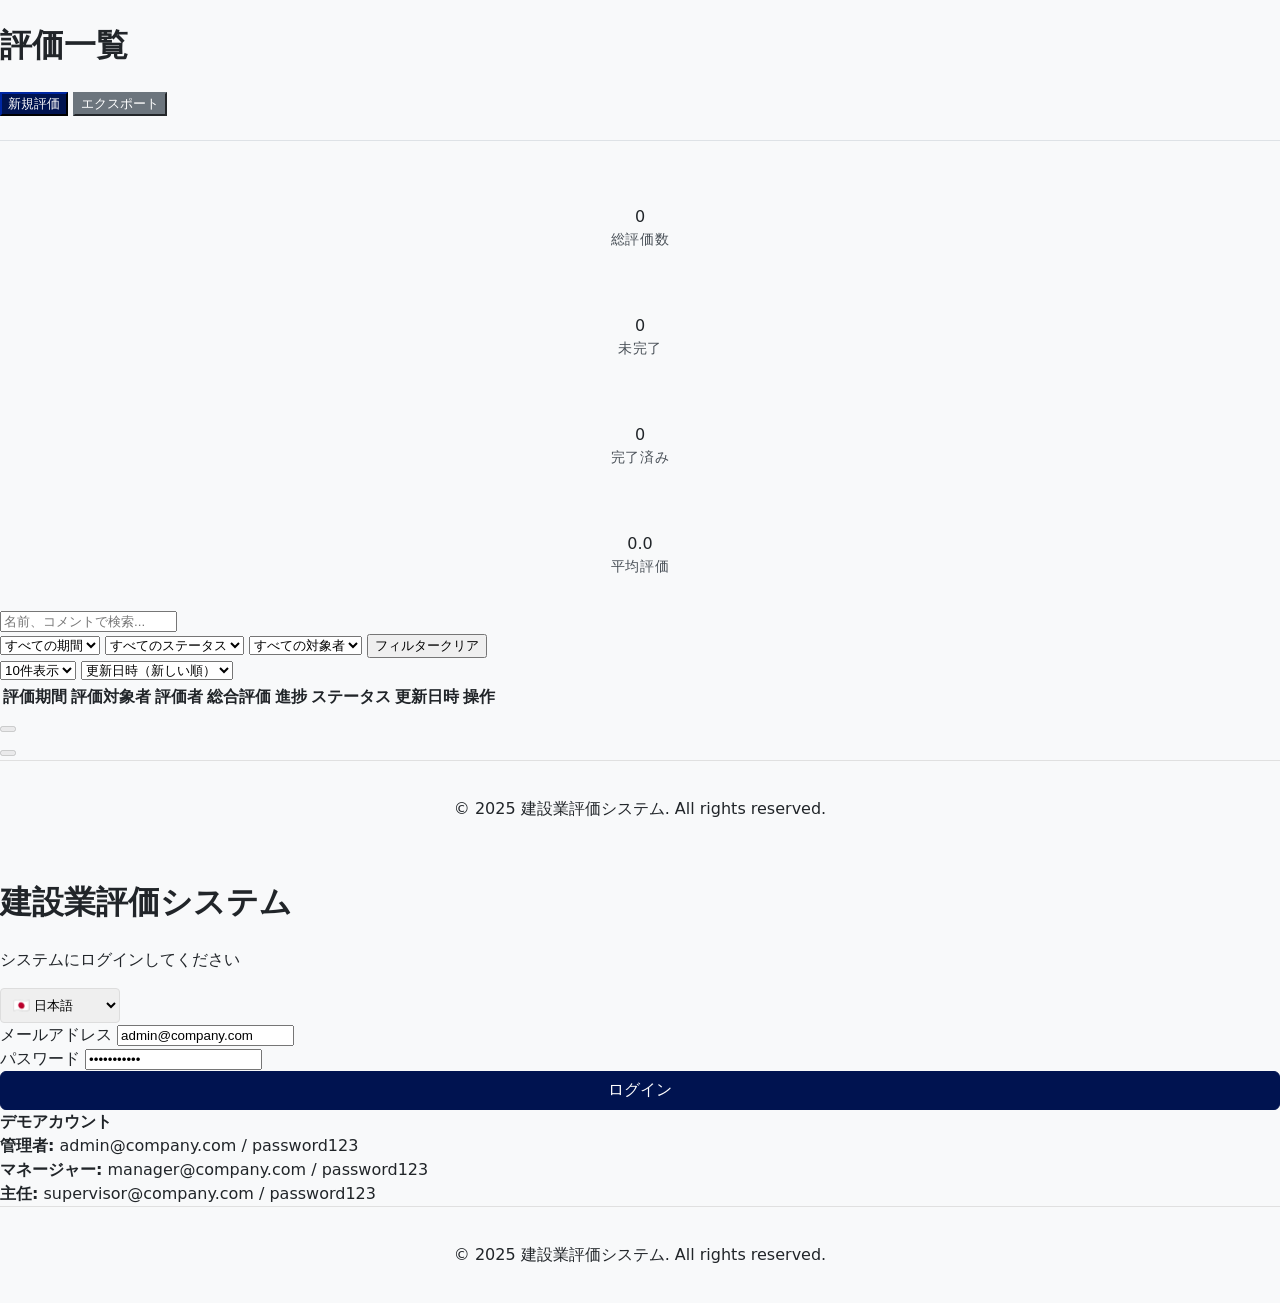
==== commit 2207cc84: "Update index.html" ====
--- a/index.html
+++ b/index.html
@@ -1,4 +1,907 @@
 <!DOCTYPE html>
+<html lang="ja">
+<head>
+    <meta charset="UTF-8">
+    <meta name="viewport" content="width=device-width, initial-scale=1.0">
+    <title data-i18n="system.title">建設業評価システム</title>
+    <link rel="icon" href="data:image/svg+xml,<svg xmlns='http://www.w3.org/2000/svg' viewBox='0 0 100 100'><text y='.9em' font-size='90'>🏗️</text></svg>">
+    
+    <!-- CSS Files -->
+    <link rel="stylesheet" href="assets/css/variables.css">
+    <link rel="stylesheet" href="assets/css/main.css">
+    <link rel="stylesheet" href="assets/css/components.css">
+    <link rel="stylesheet" href="assets/css/responsive.css">
+</head>
+<body>
+    <div class="app-container">
+        <!-- ヘッダー（ログイン時のみ表示） -->
+        <header id="app-header" class="app-header" style="display: none;">
+            <div class="header-content">
+                <div class="logo">
+                    <h1 id="header-title" data-i18n="system.title">🏗️ 建設業評価システム</h1>
+                </div>
+                <nav>
+                    <ul class="nav-menu" id="nav-menu">
+                        <!-- 動的に生成 -->
+                    </ul>
+                </nav>
+                <div class="user-menu">
+                    <div class="user-info" id="user-info">
+                        <!-- 動的に生成 -->
+                    </div>
+                    <div class="language-selector">
+                        <select id="header-language-select">
+                            <option value="ja">🇯🇵 日本語</option>
+                            <option value="vi">🇻🇳 Tiếng Việt</option>
+                            <option value="en">🇺🇸 English</option>
+                        </select>
+                    </div>
+                </div>
+            </div>
+        </header>
+
+        <!-- ブレッドクラム -->
+        <div id="breadcrumbs" class="breadcrumbs" style="display: none;">
+            <!-- 動的に生成 -->
+        </div>
+
+        <!-- メインコンテンツ -->
+        <main id="main-content" class="main-content">
+            <!-- 初期状態：ログインページ -->
+            <div class="login-page">
+                <div class="login-container">
+                    <div class="login-header">
+                        <h1 data-i18n="system.title">🏗️ 建設業評価システム</h1>
+                        <p data-i18n="system.subtitle">システムにログインしてください</p>
+                        <div style="margin-top: 16px;">
+                            <select id="login-language-select" style="padding: 8px; border-radius: 4px; border: 1px solid #ddd;">
+                                <option value="ja">🇯🇵 日本語</option>
+                                <option value="vi">🇻🇳 Tiếng Việt</option>
+                                <option value="en">🇺🇸 English</option>
+                            </select>
+                        </div>
+                    </div>
+                    
+                    <form id="login-form">
+                        <div class="form-group">
+                            <label for="email" data-i18n="login.email">メールアドレス</label>
+                            <input type="email" id="email" name="email" 
+                                   value="admin@company.com" required>
+                        </div>
+                        
+                        <div class="form-group">
+                            <label for="password" data-i18n="login.password">パスワード</label>
+                            <input type="password" id="password" name="password" 
+                                   value="password123" required>
+                        </div>
+                        
+                        <button type="submit" class="btn btn-primary" style="width: 100%;" data-i18n="login.submit">
+                            ログイン
+                        </button>
+                    </form>
+                    
+                    <div class="demo-info">
+                        <strong data-i18n="login.demo">🚀 デモアカウント</strong>
+                        <div class="demo-accounts">
+                            <div class="demo-account">
+                                <strong>管理者:</strong> admin@company.com / password123
+                            </div>
+                            <div class="demo-account">
+                                <strong>マネージャー:</strong> manager@company.com / password123
+                            </div>
+                            <div class="demo-account">
+                                <strong>主任:</strong> supervisor@company.com / password123
+                            </div>
+                        </div>
+                    </div>
+                </div>
+            </div>
+        </main>
+
+        <!-- フッター -->
+        <footer class="app-footer" style="background: #f8f9fa; text-align: center; padding: 20px; border-top: 1px solid #e0e0e0;">
+            <p>&copy; 2025 建設業評価システム. All rights reserved.</p>
+        </footer>
+    </div>
+
+    <!-- 通知コンテナ -->
+    <div id="notification-container"></div>
+
+    <!-- JavaScript Files -->
+    <!-- Core -->
+    <script src="assets/js/core/i18n.js"></script>
+    <script src="assets/js/core/auth.js"></script>
+    <script src="assets/js/core/app.js"></script>
+    
+    <!-- Components -->
+    <script src="assets/js/components/pentagon-chart.js"></script>
+    <script src="assets/js/components/notification.js"></script>
+    
+    <!-- Data -->
+    <script src="assets/js/data/mock-data.js"></script>
+    
+    <!-- Utils -->
+    <script src="assets/js/utils/constants.js"></script>
+
+    <!-- 初期化スクリプト -->
+    <script>
+        document.addEventListener('DOMContentLoaded', function() {
+            console.log('🚀 Building evaluation system started');
+            
+            // 多言語システムを初期化
+            if (typeof i18n !== 'undefined') {
+                i18n.init();
+                
+                // 言語切り替えイベントリスナーを設定
+                const loginLanguageSelect = document.getElementById('login-language-select');
+                const headerLanguageSelect = document.getElementById('header-language-select');
+                
+                if (loginLanguageSelect) {
+                    loginLanguageSelect.addEventListener('change', function() {
+                        i18n.setLanguage(this.value);
+                        if (headerLanguageSelect) headerLanguageSelect.value = this.value;
+                    });
+                }
+                
+                if (headerLanguageSelect) {
+                    headerLanguageSelect.addEventListener('change', function() {
+                        i18n.setLanguage(this.value);
+                        if (loginLanguageSelect) loginLanguageSelect.value = this.value;
+                    });
+                }
+            }
+            
+            // アプリケーション初期化
+            setupEventListeners();
+            
+            console.log('✅ Evaluation system initialized');
+        });
+
+        // アプリケーション状態
+        const app = {
+            currentUser: null,
+            currentPage: 'login',
+            
+            mockData: {
+                users: [
+                    { 
+                        id: '1', 
+                        email: 'admin@company.com', 
+                        password: 'password123', 
+                        name: '田中 太郎', 
+                        role: 'admin',
+                        department: 'admin',
+                        position: 'システム管理者'
+                    },
+                    { 
+                        id: '2', 
+                        email: 'manager@company.com', 
+                        password: 'password123', 
+                        name: '佐藤 花子', 
+                        role: 'manager',
+                        department: 'construction',
+                        position: '現場監督'
+                    },
+                    { 
+                        id: '3', 
+                        email: 'supervisor@company.com', 
+                        password: 'password123', 
+                        name: '鈴木 一郎', 
+                        role: 'supervisor',
+                        department: 'construction',
+                        position: '主任'
+                    }
+                ],
+                evaluations: [
+                    { 
+                        id: '1', 
+                        subordinate: '山田 太郎', 
+                        subordinateId: '4',
+                        evaluator: '田中 太郎', 
+                        evaluatorId: '1',
+                        status: 'completed', 
+                        overallRating: 4.5,
+                        ratings: {
+                            safety: 5,
+                            quality: 4,
+                            efficiency: 4,
+                            teamwork: 5,
+                            communication: 4
+                        },
+                        comments: {
+                            safety: '安全管理が徹底されている',
+                            quality: '品質基準を満たしている',
+                            efficiency: '作業効率が良い',
+                            teamwork: 'チームワークが素晴らしい',
+                            communication: 'コミュニケーション能力が高い'
+                        },
+                        overallComment: '総合的に優秀な作業員です。',
+                        period: '2025年第1四半期',
+                        updatedAt: '2025-06-01',
+                        createdAt: '2025-05-15'
+                    }
+                ],
+                evaluationCategories: [
+                    { id: 'safety', name: '安全性', description: '安全ルールの遵守、危険予知能力' },
+                    { id: 'quality', name: '品質', description: '作業品質、仕上がりの精度' },
+                    { id: 'efficiency', name: '効率性', description: '作業スピード、時間管理' },
+                    { id: 'teamwork', name: 'チームワーク', description: '協調性、チーム貢献度' },
+                    { id: 'communication', name: 'コミュニケーション', description: '報告・連絡・相談' }
+                ]
+            }
+        };
+
+        // カテゴリ名取得（多言語対応）
+        function getCategoryName(index) {
+            if (typeof i18n !== 'undefined') {
+                const categoryKeys = ['category.safety', 'category.quality', 'category.efficiency', 'category.teamwork', 'category.communication'];
+                return i18n.t(categoryKeys[index]);
+            }
+            return app.mockData.evaluationCategories[index]?.name || `項目${index + 1}`;
+        }
+
+        function getCategoryDesc(index) {
+            if (typeof i18n !== 'undefined') {
+                const descKeys = ['category.safety_desc', 'category.quality_desc', 'category.efficiency_desc', 'category.teamwork_desc', 'category.communication_desc'];
+                return i18n.t(descKeys[index]);
+            }
+            return app.mockData.evaluationCategories[index]?.description || '';
+        }
+
+        // イベントリスナー設定
+        function setupEventListeners() {
+            const loginForm = document.getElementById('login-form');
+            if (loginForm) {
+                loginForm.addEventListener('submit', handleLogin);
+                console.log('✅ Login form listener added');
+            }
+        }
+
+        // ログイン処理
+        function handleLogin(e) {
+            e.preventDefault();
+            
+            const email = document.getElementById('email').value;
+            const password = document.getElementById('password').value;
+            
+            console.log('🔐 Login attempt:', email);
+            
+            const user = app.mockData.users.find(u => u.email === email && u.password === password);
+            
+            if (user) {
+                app.currentUser = user;
+                const welcomeMsg = typeof i18n !== 'undefined' ? 
+                    user.name + i18n.t('login.welcome') : 
+                    user.name + 'さん、おかえりなさい！';
+                showNotification(welcomeMsg, 'success');
+                console.log('✅ Login successful:', user.name);
+                
+                setTimeout(() => {
+                    showDashboard();
+                }, 1000);
+            } else {
+                const errorMsg = typeof i18n !== 'undefined' ? 
+                    i18n.t('login.failed') : 
+                    'ログインに失敗しました';
+                showNotification(errorMsg, 'error');
+                console.log('❌ Login failed');
+            }
+        }
+
+        // ダッシュボード表示
+        function showDashboard() {
+            console.log('🏠 Showing dashboard');
+            app.currentPage = 'dashboard';
+            
+            const header = document.getElementById('app-header');
+            const breadcrumbs = document.getElementById('breadcrumbs');
+            header.style.display = 'block';
+            breadcrumbs.style.display = 'block';
+            
+            buildNavigation();
+            
+            const dashboardLabel = typeof i18n !== 'undefined' ? i18n.t('nav.dashboard') : '📊 ダッシュボード';
+            updateBreadcrumbs([{ label: dashboardLabel, path: '/dashboard' }]);
+            
+            const mainContent = document.getElementById('main-content');
+            const evaluationsLabel = typeof i18n !== 'undefined' ? i18n.t('nav.evaluations') : '📋 評価一覧';
+            const dashboardTitle = typeof i18n !== 'undefined' ? i18n.t('dashboard.title') : '📊 ダッシュボード';
+            const totalLabel = typeof i18n !== 'undefined' ? i18n.t('dashboard.total') : '総評価数';
+            const completedLabel = typeof i18n !== 'undefined' ? i18n.t('dashboard.completed') : '完了済み';
+            const averageLabel = typeof i18n !== 'undefined' ? i18n.t('dashboard.average') : '平均評価';
+            const itemsLabel = typeof i18n !== 'undefined' ? i18n.t('dashboard.items') : '評価項目数';
+            const recentLabel = typeof i18n !== 'undefined' ? i18n.t('dashboard.recent') : '📈 最近の活動';
+            const detailLabel = typeof i18n !== 'undefined' ? i18n.t('action.detail') : '👁️ 詳細';
+            
+            mainContent.innerHTML = `
+                <div class="page">
+                    <div class="page-header">
+                        <h1 class="page-title">${dashboardTitle}</h1>
+                        <button class="btn btn-primary" onclick="showEvaluations()">
+                            ${evaluationsLabel}
+                        </button>
+                    </div>
+                    <div class="page-content">
+                        <div class="stats-grid">
+                            <div class="stat-card">
+                                <div class="stat-number">${app.mockData.evaluations.length}</div>
+                                <div class="stat-label">${totalLabel}</div>
+                            </div>
+                            <div class="stat-card">
+                                <div class="stat-number">1</div>
+                                <div class="stat-label">${completedLabel}</div>
+                            </div>
+                            <div class="stat-card">
+                                <div class="stat-number">4.5</div>
+                                <div class="stat-label">${averageLabel}</div>
+                            </div>
+                            <div class="stat-card">
+                                <div class="stat-number">5</div>
+                                <div class="stat-label">${itemsLabel}</div>
+                            </div>
+                        </div>
+                        
+                        <h3>${recentLabel}</h3>
+                        <div class="table-container">
+                            <table class="table">
+                                <thead>
+                                    <tr>
+                                        <th>評価対象者</th>
+                                        <th>評価者</th>
+                                        <th>評価期間</th>
+                                        <th>ステータス</th>
+                                        <th>更新日</th>
+                                        <th>操作</th>
+                                    </tr>
+                                </thead>
+                                <tbody>
+                                    ${app.mockData.evaluations.map(evaluation => `
+                                        <tr>
+                                            <td>${evaluation.subordinate}</td>
+                                            <td>${evaluation.evaluator}</td>
+                                            <td>${evaluation.period}</td>
+                                            <td>完了</td>
+                                            <td>${evaluation.updatedAt}</td>
+                                            <td>
+                                                <button class="btn btn-secondary" onclick="viewEvaluation('${evaluation.id}')">
+                                                    ${detailLabel}
+                                                </button>
+                                            </td>
+                                        </tr>
+                                    `).join('')}
+                                </tbody>
+                            </table>
+                        </div>
+                    </div>
+                </div>
+            `;
+        }
+
+        // 評価一覧表示
+        function showEvaluations() {
+            console.log('📋 Showing evaluations');
+            app.currentPage = 'evaluations';
+            
+            const dashboardLabel = typeof i18n !== 'undefined' ? i18n.t('nav.dashboard') : '📊 ダッシュボード';
+            const evaluationsLabel = typeof i18n !== 'undefined' ? i18n.t('nav.evaluations') : '📋 評価一覧';
+            updateBreadcrumbs([
+                { label: dashboardLabel, path: '/dashboard' },
+                { label: evaluationsLabel, path: '/evaluations' }
+            ]);
+            
+            const mainContent = document.getElementById('main-content');
+            const listTitle = typeof i18n !== 'undefined' ? i18n.t('evaluation.list') : '📋 評価一覧';
+            const dashboardBtn = typeof i18n !== 'undefined' ? i18n.t('action.dashboard') : '🏠 ダッシュボード';
+            const newBtn = typeof i18n !== 'undefined' ? i18n.t('action.new') : '➕ 新規評価';
+            const detailLabel = typeof i18n !== 'undefined' ? i18n.t('action.detail') : '👁️ 詳細';
+            
+            mainContent.innerHTML = `
+                <div class="page">
+                    <div class="page-header">
+                        <h1 class="page-title">${listTitle}</h1>
+                        <div>
+                            <button class="btn btn-secondary" onclick="showDashboard()">
+                                ${dashboardBtn}
+                            </button>
+                            <button class="btn btn-primary" onclick="showNewEvaluationForm()">
+                                ${newBtn}
+                            </button>
+                        </div>
+                    </div>
+                    <div class="page-content">
+                        <div class="table-container">
+                            <table class="table">
+                                <thead>
+                                    <tr>
+                                        <th>ID</th>
+                                        <th>評価対象者</th>
+                                        <th>評価者</th>
+                                        <th>評価期間</th>
+                                        <th>総合評価</th>
+                                        <th>ステータス</th>
+                                        <th>更新日</th>
+                                        <th>操作</th>
+                                    </tr>
+                                </thead>
+                                <tbody>
+                                    ${app.mockData.evaluations.map(evaluation => `
+                                        <tr>
+                                            <td>${evaluation.id}</td>
+                                            <td>${evaluation.subordinate}</td>
+                                            <td>${evaluation.evaluator}</td>
+                                            <td>${evaluation.period}</td>
+                                            <td>${evaluation.overallRating}/5 ⭐</td>
+                                            <td>完了</td>
+                                            <td>${evaluation.updatedAt}</td>
+                                            <td>
+                                                <button class="btn btn-secondary" onclick="viewEvaluation('${evaluation.id}')">
+                                                    ${detailLabel}
+                                                </button>
+                                            </td>
+                                        </tr>
+                                    `).join('')}
+                                </tbody>
+                            </table>
+                        </div>
+                    </div>
+                </div>
+            `;
+        }
+
+        // 新規評価フォーム表示
+        function showNewEvaluationForm() {
+            console.log('📝 Showing new evaluation form');
+            
+            const dashboardLabel = typeof i18n !== 'undefined' ? i18n.t('nav.dashboard') : '📊 ダッシュボード';
+            const evaluationsLabel = typeof i18n !== 'undefined' ? i18n.t('nav.evaluations') : '📋 評価一覧';
+            const newLabel = typeof i18n !== 'undefined' ? i18n.t('evaluation.new') : '📝 新規評価作成';
+            updateBreadcrumbs([
+                { label: dashboardLabel, path: '/dashboard' },
+                { label: evaluationsLabel, path: '/evaluations' },
+                { label: newLabel, path: '/evaluations/new' }
+            ]);
+            
+            const mainContent = document.getElementById('main-content');
+            const backBtn = typeof i18n !== 'undefined' ? i18n.t('action.back') : '← 評価一覧に戻る';
+            const basicInfo = typeof i18n !== 'undefined' ? i18n.t('evaluation.basic') : '📋 基本情報';
+            const ratings = typeof i18n !== 'undefined' ? i18n.t('evaluation.ratings') : '⭐ 項目別評価';
+            const chartTitle = typeof i18n !== 'undefined' ? i18n.t('evaluation.chart') : '📊 評価チャート（リアルタイム更新）';
+            const periodLabel = typeof i18n !== 'undefined' ? i18n.t('form.period') : '評価期間';
+            const targetLabel = typeof i18n !== 'undefined' ? i18n.t('form.target') : '評価対象者';
+            const cancelBtn = typeof i18n !== 'undefined' ? i18n.t('form.cancel') : 'キャンセル';
+            const saveBtn = typeof i18n !== 'undefined' ? i18n.t('form.save') : '💾 評価を保存';
+            const notEntered = typeof i18n !== 'undefined' ? i18n.t('form.not_entered') : '未入力';
+            
+            mainContent.innerHTML = `
+                <div class="page">
+                    <div class="page-header">
+                        <h1 class="page-title">${newLabel}</h1>
+                        <button class="btn btn-secondary" onclick="showEvaluations()">
+                            ${backBtn}
+                        </button>
+                    </div>
+                    <div class="page-content">
+                        <form class="evaluation-form" id="new-evaluation-form">
+                            <div class="form-section">
+                                <h3>${basicInfo}</h3>
+                                <div class="form-group">
+                                    <label for="evaluation-period">${periodLabel}</label>
+                                    <select id="evaluation-period" required>
+                                        <option value="">評価期間を選択</option>
+                                        <option value="2025-Q1">2025年第1四半期</option>
+                                        <option value="2025-Q2">2025年第2四半期</option>
+                                        <option value="2025-Q3">2025年第3四半期</option>
+                                        <option value="2025-Q4">2025年第4四半期</option>
+                                    </select>
+                                </div>
+                                <div class="form-group">
+                                    <label for="subordinate-select">${targetLabel}</label>
+                                    <select id="subordinate-select" required>
+                                        <option value="">対象者を選択</option>
+                                        <option value="山田 太郎">山田 太郎 (作業員)</option>
+                                        <option value="佐藤 次郎">佐藤 次郎 (作業員)</option>
+                                        <option value="鈴木 三郎">鈴木 三郎 (作業員)</option>
+                                        <option value="田中 四郎">田中 四郎 (作業員)</option>
+                                    </select>
+                                </div>
+                            </div>
+                            
+                            <div class="form-section">
+                                <h3>${ratings}</h3>
+                                <div class="rating-input-group">
+                                    ${app.mockData.evaluationCategories.map((category, index) => `
+                                        <div class="rating-input-item">
+                                            <div class="rating-input-label">
+                                                <strong>${getCategoryName(index)}</strong>
+                                                <small>${getCategoryDesc(index)}</small>
+                                            </div>
+                                            <div class="rating-input-controls">
+                                                <input 
+                                                    type="number" 
+                                                    class="rating-input" 
+                                                    id="rating-${category.id}"
+                                                    min="1" 
+                                                    max="5" 
+                                                    step="0.1"
+                                                    placeholder="1-5"
+                                                    onchange="updateRatingDisplay('${category.id}')"
+                                                    oninput="updateRatingDisplay('${category.id}')"
+                                                >
+                                                <div class="rating-display" id="display-${category.id}">${notEntered}</div>
+                                            </div>
+                                        </div>
+                                    `).join('')}
+                                </div>
+                                
+                                <div class="evaluation-chart" style="margin-top: 24px;">
+                                    <h4 style="text-align: center; margin-bottom: 20px; color: #1976d2;">${chartTitle}</h4>
+                                    <div class="chart-container">
+                                        <div id="evaluation-radar-chart" class="pentagon-chart"></div>
+                                    </div>
+                                </div>
+                            </div>
+                            
+                            <div class="form-section">
+                                <h3>📝 総合評価</h3>
+                                <div class="form-group">
+                                    <label for="overall-comment">総合コメント</label>
+                                    <textarea id="overall-comment" placeholder="総合的な評価コメントを入力してください" rows="4"></textarea>
+                                </div>
+                            </div>
+                            
+                            <div style="text-align: center; margin-top: 32px;">
+                                <button type="button" class="btn btn-secondary" onclick="showEvaluations()" style="margin-right: 12px;">
+                                    ${cancelBtn}
+                                </button>
+                                <button type="submit" class="btn btn-success">
+                                    ${saveBtn}
+                                </button>
+                            </div>
+                        </form>
+                    </div>
+                </div>
+            `;
+            
+            const form = document.getElementById('new-evaluation-form');
+            form.addEventListener('submit', handleSaveEvaluation);
+            
+            initializeRadarChart();
+        }
+
+        // レーダーチャート初期化
+        function initializeRadarChart() {
+            console.log('🎯 Initializing pentagon chart');
+            const categories = app.mockData.evaluationCategories;
+            
+            setTimeout(() => {
+                try {
+                    if (typeof PentagonChart !== 'undefined') {
+                        // 五角形チャートにカテゴリ名取得関数を設定
+                        PentagonChart.prototype.getCategoryName = getCategoryName;
+                        window.pentagonChart = new PentagonChart('evaluation-radar-chart', categories);
+                        console.log('✅ Pentagon chart initialized successfully');
+                    } else {
+                        console.warn('PentagonChart class not found');
+                    }
+                } catch (error) {
+                    console.error('Error creating pentagon chart:', error);
+                }
+            }, 100);
+        }
+
+        // 評価表示更新
+        function updateRatingDisplay(categoryId) {
+            const input = document.getElementById(`rating-${categoryId}`);
+            const display = document.getElementById(`display-${categoryId}`);
+            const value = parseFloat(input.value);
+            
+            const notEntered = typeof i18n !== 'undefined' ? i18n.t('form.not_entered') : '未入力';
+            
+            if (isNaN(value) || value < 1 || value > 5) {
+                display.textContent = notEntered;
+                display.style.color = '#666';
+            } else {
+                display.textContent = `${value}/5`;
+                display.style.color = '#1976d2';
+                
+                const stars = '⭐'.repeat(Math.floor(value));
+                const halfStar = (value % 1 >= 0.5) ? '⭐' : '';
+                display.innerHTML = `${value}/5<br><small>${stars}${halfStar}</small>`;
+            }
+            
+            updateRadarChart();
+        }
+
+        // レーダーチャート更新
+        function updateRadarChart() {
+            if (!window.pentagonChart) return;
+            
+            const categories = app.mockData.evaluationCategories;
+            const newData = categories.map(category => {
+                const input = document.getElementById(`rating-${category.id}`);
+                const value = parseFloat(input.value);
+                return isNaN(value) ? 0 : Math.max(0, Math.min(5, value));
+            });
+            
+            window.pentagonChart.updateData(newData);
+        }
+
+        // 評価保存処理
+        function handleSaveEvaluation(e) {
+            e.preventDefault();
+            
+            const period = document.getElementById('evaluation-period').value;
+            const subordinate = document.getElementById('subordinate-select').value;
+            const overallComment = document.getElementById('overall-comment').value;
+            
+            if (!period || !subordinate) {
+                showNotification('評価期間と対象者を選択してください', 'error');
+                return;
+            }
+            
+            const ratings = {};
+            let hasRatings = false;
+            app.mockData.evaluationCategories.forEach(category => {
+                const input = document.getElementById(`rating-${category.id}`);
+                const value = parseFloat(input.value);
+                if (!isNaN(value) && value >= 1 && value <= 5) {
+                    ratings[category.id] = value;
+                    hasRatings = true;
+                }
+            });
+            
+            if (!hasRatings) {
+                showNotification('少なくとも1つの評価項目を入力してください', 'error');
+                return;
+            }
+            
+            const totalRating = Object.values(ratings).reduce((sum, rating) => sum + rating, 0);
+            const avgRating = totalRating / Object.keys(ratings).length || 0;
+            
+            const newEvaluation = {
+                id: (app.mockData.evaluations.length + 1).toString(),
+                subordinate: subordinate,
+                subordinateId: '7',
+                evaluator: app.currentUser.name,
+                evaluatorId: app.currentUser.id,
+                status: 'completed',
+                overallRating: Math.round(avgRating * 10) / 10,
+                ratings: ratings,
+                comments: {},
+                overallComment: overallComment,
+                period: period === '2025-Q1' ? '2025年第1四半期' : period,
+                updatedAt: new Date().toISOString().split('T')[0],
+                createdAt: new Date().toISOString().split('T')[0]
+            };
+            
+            app.mockData.evaluations.push(newEvaluation);
+            
+            const savedMsg = typeof i18n !== 'undefined' ? i18n.t('message.saved') : '評価を保存しました！';
+            showNotification(savedMsg, 'success');
+            
+            setTimeout(() => {
+                showEvaluations();
+            }, 1500);
+        }
+
+        // 評価詳細表示
+        function viewEvaluation(id) {
+            console.log('👁️ Viewing evaluation:', id);
+            const evaluation = app.mockData.evaluations.find(e => e.id === id);
+            if (!evaluation) {
+                showNotification('評価が見つかりません', 'error');
+                return;
+            }
+            
+            const dashboardLabel = typeof i18n !== 'undefined' ? i18n.t('nav.dashboard') : '📊 ダッシュボード';
+            const evaluationsLabel = typeof i18n !== 'undefined' ? i18n.t('nav.evaluations') : '📋 評価一覧';
+            updateBreadcrumbs([
+                { label: dashboardLabel, path: '/dashboard' },
+                { label: evaluationsLabel, path: '/evaluations' },
+                { label: '評価詳細', path: `/evaluations/${id}` }
+            ]);
+            
+            const mainContent = document.getElementById('main-content');
+            const backBtn = typeof i18n !== 'undefined' ? i18n.t('action.back') : '← 評価一覧に戻る';
+            const basicInfo = typeof i18n !== 'undefined' ? i18n.t('evaluation.basic') : '📋 基本情報';
+            const ratings = typeof i18n !== 'undefined' ? i18n.t('evaluation.ratings') : '⭐ 項目別評価詳細';
+            
+            mainContent.innerHTML = `
+                <div class="page">
+                    <div class="page-header">
+                        <h1 class="page-title">👁️ 評価詳細</h1>
+                        <button class="btn btn-secondary" onclick="showEvaluations()">
+                            ${backBtn}
+                        </button>
+                    </div>
+                    <div class="page-content">
+                        <div class="evaluation-summary">
+                            <div class="evaluation-details">
+                                <h3 style="color: #1976d2; margin-bottom: 16px;">${basicInfo}</h3>
+                                <div class="detail-row">
+                                    <span class="detail-label">評価期間:</span>
+                                    <span class="detail-value">${evaluation.period}</span>
+                                </div>
+                                <div class="detail-row">
+                                    <span class="detail-label">評価対象者:</span>
+                                    <span class="detail-value">${evaluation.subordinate}</span>
+                                </div>
+                                <div class="detail-row">
+                                    <span class="detail-label">評価者:</span>
+                                    <span class="detail-value">${evaluation.evaluator}</span>
+                                </div>
+                                <div class="detail-row">
+                                    <span class="detail-label">ステータス:</span>
+                                    <span class="detail-value">完了</span>
+                                </div>
+                                <div class="detail-row">
+                                    <span class="detail-label">総合評価:</span>
+                                    <span class="detail-value">${evaluation.overallRating}/5 ⭐</span>
+                                </div>
+                                <div class="detail-row">
+                                    <span class="detail-label">更新日:</span>
+                                    <span class="detail-value">${evaluation.updatedAt}</span>
+                                </div>
+                            </div>
+                            
+                            <div class="evaluation-chart">
+                                <h4 style="text-align: center; margin-bottom: 20px; color: #1976d2;">📊 評価チャート</h4>
+                                <div class="chart-container">
+                                    <div id="detail-radar-chart" class="pentagon-chart"></div>
+                                </div>
+                            </div>
+                        </div>
+                        
+                        <div class="form-section">
+                            <h3>${ratings}</h3>
+                            <div class="rating-input-group">
+                                ${app.mockData.evaluationCategories.map((category, index) => {
+                                    const rating = evaluation.ratings[category.id] || 0;
+                                    const stars = '⭐'.repeat(Math.floor(rating)) + (rating % 1 >= 0.5 ? '⭐' : '');
+                                    return `
+                                        <div class="rating-input-item">
+                                            <div class="rating-input-label">
+                                                <strong>${getCategoryName(index)}</strong>
+                                                <small>${getCategoryDesc(index)}</small>
+                                            </div>
+                                            <div class="rating-input-controls">
+                                                <div class="rating-display" style="text-align: center;">
+                                                    <div style="font-size: 18px; font-weight: bold; color: #1976d2;">${rating}/5</div>
+                                                    <div style="font-size: 16px;">${stars}</div>
+                                                </div>
+                                            </div>
+                                        </div>
+                                    `;
+                                }).join('')}
+                            </div>
+                        </div>
+                        
+                        ${evaluation.overallComment ? `
+                            <div class="form-section">
+                                <h3>📝 総合評価</h3>
+                                <div class="form-group">
+                                    <label><strong>総合コメント</strong></label>
+                                    <div style="padding:12px;background:#f8f9fa;border-radius:4px;">${evaluation.overallComment}</div>
+                                </div>
+                            </div>
+                        ` : ''}
+                    </div>
+                </div>
+            `;
+            
+            setTimeout(() => {
+                initializeDetailRadarChart(evaluation);
+            }, 200);
+        }
+
+        // 詳細レーダーチャート初期化
+        function initializeDetailRadarChart(evaluation) {
+            console.log('🎯 Initializing detail pentagon chart');
+            const categories = app.mockData.evaluationCategories;
+            const data = categories.map(category => evaluation.ratings[category.id] || 0);
+            
+            try {
+                if (typeof PentagonChart !== 'undefined') {
+                    // 五角形チャートにカテゴリ名取得関数を設定
+                    PentagonChart.prototype.getCategoryName = getCategoryName;
+                    window.detailPentagonChart = new PentagonChart('detail-radar-chart', categories, data);
+                    console.log('✅ Detail pentagon chart initialized successfully');
+                } else {
+                    console.warn('PentagonChart class not found');
+                }
+            } catch (error) {
+                console.error('Error creating detail pentagon chart:', error);
+            }
+        }
+
+        // ナビゲーション構築
+        function buildNavigation() {
+            const navMenu = document.getElementById('nav-menu');
+            const userInfo = document.getElementById('user-info');
+            
+            const dashboardLabel = typeof i18n !== 'undefined' ? i18n.t('nav.dashboard') : '📊 ダッシュボード';
+            const evaluationsLabel = typeof i18n !== 'undefined' ? i18n.t('nav.evaluations') : '📋 評価一覧';
+            const logoutLabel = typeof i18n !== 'undefined' ? i18n.t('nav.logout') : 'ログアウト';
+            
+            if (navMenu) {
+                navMenu.innerHTML = `
+                    <li><a href="#" class="nav-link ${app.currentPage === 'dashboard' ? 'active' : ''}" onclick="showDashboard()">${dashboardLabel}</a></li>
+                    <li><a href="#" class="nav-link ${app.currentPage === 'evaluations' ? 'active' : ''}" onclick="showEvaluations()">${evaluationsLabel}</a></li>
+                `;
+            }
+            
+            if (userInfo) {
+                userInfo.innerHTML = `
+                    <div class="user-avatar">${app.currentUser.name.charAt(0)}</div>
+                    <div class="user-details">
+                        <div class="user-name">${app.currentUser.name}</div>
+                        <div class="user-role">管理者</div>
+                    </div>
+                    <button onclick="logout()" style="margin-left: 12px; background: none; border: 1px solid rgba(255,255,255,0.3); color: white; padding: 6px 12px; border-radius: 4px; cursor: pointer;">
+                        ${logoutLabel}
+                    </button>
+                `;
+            }
+        }
+
+        // ブレッドクラム更新
+        function updateBreadcrumbs(items) {
+            const breadcrumbs = document.getElementById('breadcrumbs');
+            if (!breadcrumbs || !items.length) return;
+            
+            breadcrumbs.innerHTML = items.map((item, index) => {
+                const isLast = index === items.length - 1;
+                if (isLast) {
+                    return `<span class="current">${item.label}</span>`;
+                } else {
+                    return `<a href="#" onclick="navigateFromBreadcrumb('${item.path}')">${item.label}</a>`;
+                }
+            }).join(' <span class="separator">></span> ');
+        }
+
+        // ブレッドクラムナビゲーション
+        function navigateFromBreadcrumb(path) {
+            if (path === '/dashboard') showDashboard();
+            else if (path === '/evaluations') showEvaluations();
+        }
+
+        // ログアウト
+        function logout() {
+            console.log('🚪 Logging out');
+            app.currentUser = null;
+            app.currentPage = 'login';
+            
+            document.getElementById('app-header').style.display = 'none';
+            document.getElementById('breadcrumbs').style.display = 'none';
+            
+            location.reload();
+        }
+
+        // 通知表示
+        function showNotification(message, type = 'info') {
+            const container = document.getElementById('notification-container');
+            const notification = document.createElement('div');
+            notification.className = `notification ${type}`;
+            notification.textContent = message;
+            
+            container.appendChild(notification);
+            
+            setTimeout(() => {
+                notification.classList.add('show');
+            }, 100);
+            
+            setTimeout(() => {
+                notification.classList.remove('show');
+                setTimeout(() => {
+                    container.removeChild(notification);
+                }, 300);
+            }, 3000);
+        }
+
+        console.log('✅ Building evaluation system ready');
+    </script>
+</body>
+</html><!DOCTYPE html>
 <html lang="ja">
 <head>
     <meta charset="UTF-8">
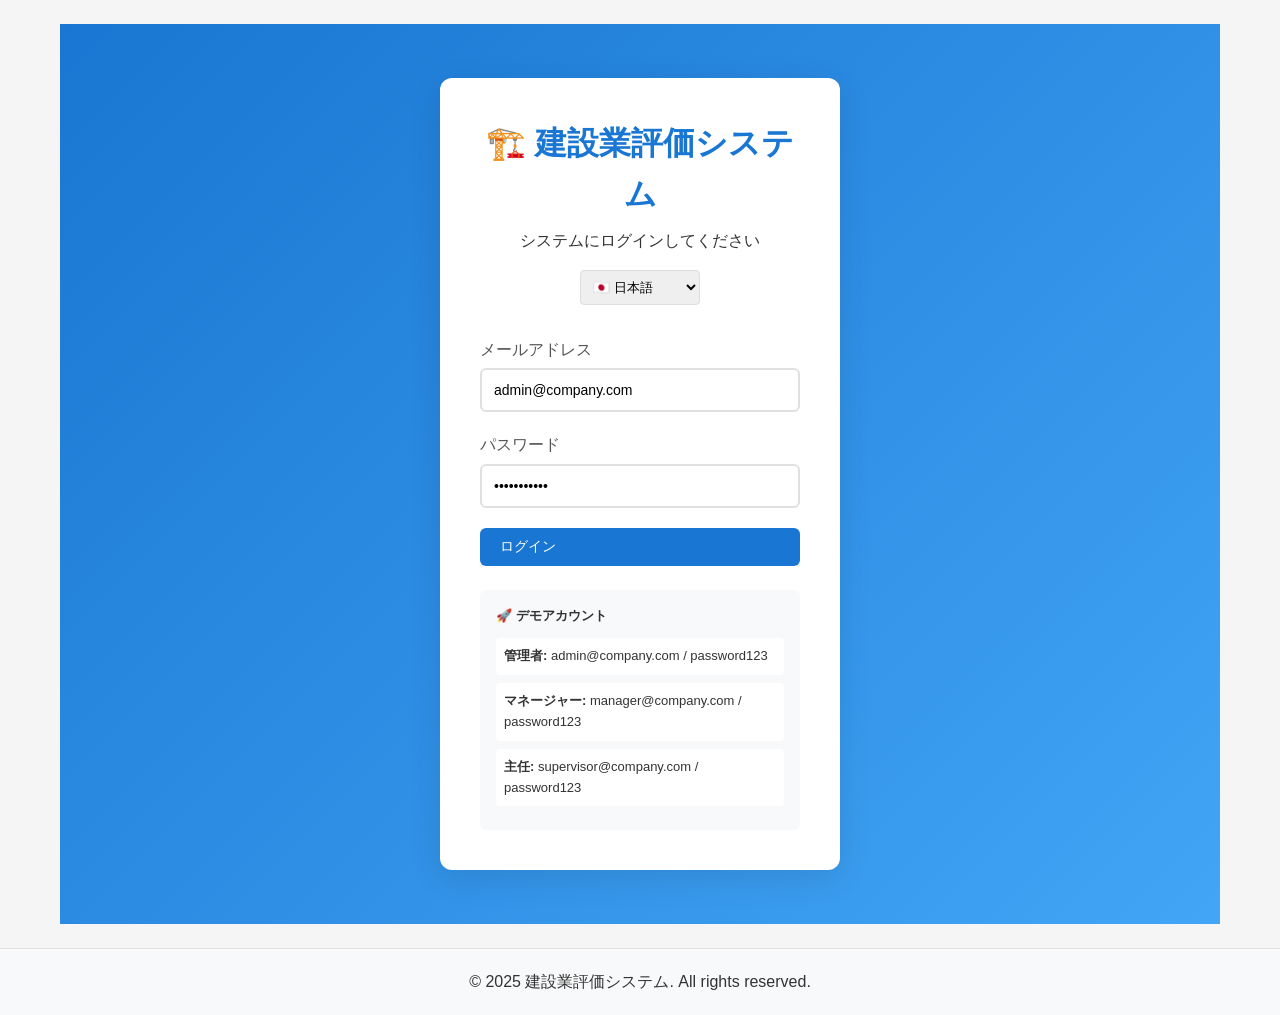
==== commit f5a87b28: "Update index.html" ====
--- a/index.html
+++ b/index.html
@@ -3,14 +3,626 @@
 <head>
     <meta charset="UTF-8">
     <meta name="viewport" content="width=device-width, initial-scale=1.0">
-    <title data-i18n="system.title">建設業評価システム</title>
+    <title>建設業評価システム</title>
     <link rel="icon" href="data:image/svg+xml,<svg xmlns='http://www.w3.org/2000/svg' viewBox='0 0 100 100'><text y='.9em' font-size='90'>🏗️</text></svg>">
     
-    <!-- CSS Files -->
-    <link rel="stylesheet" href="assets/css/variables.css">
-    <link rel="stylesheet" href="assets/css/main.css">
-    <link rel="stylesheet" href="assets/css/components.css">
-    <link rel="stylesheet" href="assets/css/responsive.css">
+    <style>
+        * {
+            margin: 0;
+            padding: 0;
+            box-sizing: border-box;
+        }
+        
+        body {
+            font-family: -apple-system, BlinkMacSystemFont, 'Segoe UI', 'Roboto', sans-serif;
+            background: #f5f5f5;
+            color: #333;
+            line-height: 1.6;
+        }
+        
+        .app-container {
+            min-height: 100vh;
+            display: flex;
+            flex-direction: column;
+        }
+        
+        /* ヘッダー */
+        .app-header {
+            background: #1976d2;
+            color: white;
+            padding: 0 20px;
+            box-shadow: 0 2px 4px rgba(0,0,0,0.1);
+        }
+        
+        .header-content {
+            max-width: 1200px;
+            margin: 0 auto;
+            display: flex;
+            justify-content: space-between;
+            align-items: center;
+            height: 64px;
+        }
+        
+        .logo h1 {
+            font-size: 20px;
+            font-weight: 600;
+        }
+        
+        .nav-menu {
+            display: flex;
+            list-style: none;
+            gap: 0;
+        }
+        
+        .nav-link {
+            display: block;
+            padding: 20px 24px;
+            color: white;
+            text-decoration: none;
+            transition: background-color 0.2s;
+        }
+        
+        .nav-link:hover,
+        .nav-link.active {
+            background: rgba(255,255,255,0.1);
+        }
+        
+        /* ユーザーメニュー */
+        .user-menu {
+            display: flex;
+            align-items: center;
+            gap: 16px;
+        }
+        
+        .user-info {
+            display: flex;
+            align-items: center;
+            gap: 12px;
+        }
+        
+        .user-avatar {
+            width: 36px;
+            height: 36px;
+            border-radius: 50%;
+            background: rgba(255,255,255,0.2);
+            display: flex;
+            align-items: center;
+            justify-content: center;
+            font-weight: bold;
+            font-size: 14px;
+        }
+        
+        .user-details {
+            display: flex;
+            flex-direction: column;
+        }
+        
+        .user-name {
+            font-weight: 600;
+            font-size: 14px;
+        }
+        
+        .user-role {
+            font-size: 12px;
+            opacity: 0.8;
+        }
+        
+        /* 言語選択 */
+        .language-selector select {
+            background: rgba(255,255,255,0.1);
+            border: 1px solid rgba(255,255,255,0.3);
+            color: white;
+            padding: 6px 12px;
+            border-radius: 4px;
+            cursor: pointer;
+            font-size: 12px;
+        }
+        
+        .language-selector select option {
+            background: #1976d2;
+            color: white;
+        }
+        
+        /* ブレッドクラム */
+        .breadcrumbs {
+            background: white;
+            padding: 12px 20px;
+            border-bottom: 1px solid #e0e0e0;
+            font-size: 14px;
+        }
+        
+        .breadcrumbs a {
+            color: #1976d2;
+            text-decoration: none;
+        }
+        
+        .breadcrumbs .separator {
+            margin: 0 8px;
+            color: #666;
+        }
+        
+        .breadcrumbs .current {
+            color: #666;
+        }
+        
+        /* メインコンテンツ */
+        .main-content {
+            flex: 1;
+            max-width: 1200px;
+            margin: 0 auto;
+            padding: 24px 20px;
+            width: 100%;
+        }
+        
+        /* ページ共通 */
+        .page {
+            background: white;
+            border-radius: 8px;
+            box-shadow: 0 2px 8px rgba(0,0,0,0.1);
+            overflow: hidden;
+        }
+        
+        .page-header {
+            padding: 24px 32px;
+            border-bottom: 1px solid #e0e0e0;
+            display: flex;
+            justify-content: space-between;
+            align-items: center;
+        }
+        
+        .page-title {
+            font-size: 24px;
+            font-weight: 600;
+            color: #1976d2;
+        }
+        
+        .page-content {
+            padding: 32px;
+        }
+        
+        /* 評価フォーム */
+        .evaluation-form {
+            max-width: 800px;
+            margin: 0 auto;
+        }
+        
+        .form-section {
+            margin-bottom: 32px;
+            padding: 24px;
+            border: 1px solid #e0e0e0;
+            border-radius: 8px;
+        }
+        
+        .form-section h3 {
+            color: #1976d2;
+            margin-bottom: 16px;
+            font-size: 18px;
+        }
+        
+        /* 評価チャート */
+        .evaluation-chart {
+            background: white;
+            padding: 24px;
+            border-radius: 8px;
+            box-shadow: 0 2px 8px rgba(0,0,0,0.1);
+            margin-bottom: 24px;
+        }
+        
+        .chart-container {
+            position: relative;
+            width: 100%;
+            max-width: 400px;
+            margin: 0 auto;
+        }
+        
+        /* 自作五角形チャート */
+        .pentagon-chart {
+            width: 300px;
+            height: 300px;
+            margin: 0 auto;
+            position: relative;
+        }
+        
+        .pentagon-chart svg {
+            width: 100%;
+            height: 100%;
+        }
+        
+        .pentagon-grid {
+            fill: none;
+            stroke: #e0e0e0;
+            stroke-width: 1;
+        }
+        
+        .pentagon-data {
+            fill: rgba(25, 118, 210, 0.3);
+            stroke: rgba(25, 118, 210, 1);
+            stroke-width: 2;
+        }
+        
+        .pentagon-point {
+            fill: rgba(25, 118, 210, 1);
+            stroke: #fff;
+            stroke-width: 2;
+        }
+        
+        .pentagon-label {
+            font-size: 12px;
+            font-weight: bold;
+            fill: #1976d2;
+            text-anchor: middle;
+            dominant-baseline: middle;
+        }
+        
+        /* 数値入力 */
+        .rating-input-group {
+            display: flex;
+            flex-direction: column;
+            gap: 16px;
+        }
+        
+        .rating-input-item {
+            display: flex;
+            align-items: center;
+            justify-content: space-between;
+            padding: 16px;
+            background: #f8f9fa;
+            border-radius: 8px;
+            border: 2px solid #e9ecef;
+            transition: border-color 0.2s;
+        }
+        
+        .rating-input-item:focus-within {
+            border-color: #1976d2;
+            background: #f0f8ff;
+        }
+        
+        .rating-input-label {
+            flex: 1;
+            margin-right: 16px;
+        }
+        
+        .rating-input-label strong {
+            display: block;
+            color: #1976d2;
+            margin-bottom: 4px;
+        }
+        
+        .rating-input-label small {
+            color: #666;
+            font-size: 12px;
+        }
+        
+        .rating-input-controls {
+            display: flex;
+            align-items: center;
+            gap: 12px;
+        }
+        
+        .rating-input {
+            width: 80px;
+            padding: 8px 12px;
+            border: 2px solid #ddd;
+            border-radius: 6px;
+            text-align: center;
+            font-size: 16px;
+            font-weight: bold;
+            color: #1976d2;
+        }
+        
+        .rating-input:focus {
+            outline: none;
+            border-color: #1976d2;
+        }
+        
+        .rating-display {
+            font-size: 14px;
+            color: #666;
+            min-width: 60px;
+            text-align: right;
+        }
+        
+        /* 評価詳細表示 */
+        .evaluation-summary {
+            display: grid;
+            grid-template-columns: 1fr 400px;
+            gap: 32px;
+            margin-bottom: 32px;
+        }
+        
+        .evaluation-details {
+            background: #f8f9fa;
+            padding: 24px;
+            border-radius: 8px;
+        }
+        
+        .detail-row {
+            display: flex;
+            justify-content: space-between;
+            padding: 8px 0;
+            border-bottom: 1px solid #e9ecef;
+        }
+        
+        .detail-row:last-child {
+            border-bottom: none;
+        }
+        
+        .detail-label {
+            font-weight: 500;
+            color: #555;
+        }
+        
+        .detail-value {
+            color: #1976d2;
+            font-weight: 600;
+        }
+        
+        /* ボタン */
+        .btn {
+            display: inline-flex;
+            align-items: center;
+            gap: 8px;
+            padding: 10px 20px;
+            border: none;
+            border-radius: 6px;
+            font-size: 14px;
+            font-weight: 500;
+            cursor: pointer;
+            transition: all 0.2s;
+            text-decoration: none;
+        }
+        
+        .btn-primary {
+            background: #1976d2;
+            color: white;
+        }
+        
+        .btn-primary:hover {
+            background: #1565c0;
+        }
+        
+        .btn-secondary {
+            background: #f5f5f5;
+            color: #333;
+        }
+        
+        .btn-secondary:hover {
+            background: #eeeeee;
+        }
+        
+        .btn-success {
+            background: #4caf50;
+            color: white;
+        }
+        
+        .btn-success:hover {
+            background: #45a049;
+        }
+        
+        /* ログインページ */
+        .login-page {
+            min-height: 100vh;
+            display: flex;
+            align-items: center;
+            justify-content: center;
+            background: linear-gradient(135deg, #1976d2, #42a5f5);
+        }
+        
+        .login-container {
+            background: white;
+            padding: 40px;
+            border-radius: 12px;
+            box-shadow: 0 8px 32px rgba(0,0,0,0.1);
+            width: 100%;
+            max-width: 400px;
+        }
+        
+        .login-header {
+            text-align: center;
+            margin-bottom: 32px;
+        }
+        
+        .login-header h1 {
+            color: #1976d2;
+            margin-bottom: 8px;
+        }
+        
+        /* フォーム */
+        .form-group {
+            margin-bottom: 20px;
+        }
+        
+        .form-group label {
+            display: block;
+            margin-bottom: 6px;
+            font-weight: 500;
+            color: #555;
+        }
+        
+        .form-group input,
+        .form-group select,
+        .form-group textarea {
+            width: 100%;
+            padding: 12px;
+            border: 2px solid #e0e0e0;
+            border-radius: 6px;
+            font-size: 14px;
+            transition: border-color 0.2s;
+        }
+        
+        .form-group input:focus,
+        .form-group select:focus,
+        .form-group textarea:focus {
+            outline: none;
+            border-color: #1976d2;
+        }
+        
+        .form-group textarea {
+            resize: vertical;
+            min-height: 100px;
+        }
+        
+        /* 統計カード */
+        .stats-grid {
+            display: grid;
+            grid-template-columns: repeat(auto-fit, minmax(200px, 1fr));
+            gap: 20px;
+            margin-bottom: 32px;
+        }
+        
+        .stat-card {
+            background: white;
+            padding: 24px;
+            border-radius: 8px;
+            box-shadow: 0 2px 8px rgba(0,0,0,0.1);
+            text-align: center;
+        }
+        
+        .stat-number {
+            font-size: 32px;
+            font-weight: bold;
+            color: #1976d2;
+            margin-bottom: 8px;
+        }
+        
+        .stat-label {
+            color: #666;
+            font-size: 14px;
+        }
+        
+        /* テーブル */
+        .table-container {
+            background: white;
+            border-radius: 8px;
+            overflow: hidden;
+            box-shadow: 0 2px 8px rgba(0,0,0,0.1);
+        }
+        
+        .table {
+            width: 100%;
+            border-collapse: collapse;
+        }
+        
+        .table th,
+        .table td {
+            padding: 16px;
+            text-align: left;
+            border-bottom: 1px solid #e0e0e0;
+        }
+        
+        .table th {
+            background: #f8f9fa;
+            font-weight: 600;
+            color: #555;
+        }
+        
+        .table tr:hover {
+            background: #f8f9fa;
+        }
+        
+        /* 通知 */
+        .notification {
+            position: fixed;
+            top: 20px;
+            right: 20px;
+            padding: 16px 20px;
+            border-radius: 6px;
+            color: white;
+            font-weight: 500;
+            z-index: 1000;
+            transform: translateX(100%);
+            transition: transform 0.3s;
+        }
+        
+        .notification.show {
+            transform: translateX(0);
+        }
+        
+        .notification.success {
+            background: #4caf50;
+        }
+        
+        .notification.error {
+            background: #f44336;
+        }
+        
+        .notification.info {
+            background: #2196f3;
+        }
+        
+        /* デモ情報 */
+        .demo-info {
+            margin-top: 24px;
+            padding: 16px;
+            background: #f8f9fa;
+            border-radius: 6px;
+            font-size: 13px;
+        }
+        
+        .demo-accounts {
+            margin-top: 12px;
+        }
+        
+        .demo-account {
+            margin-bottom: 8px;
+            padding: 8px;
+            background: white;
+            border-radius: 4px;
+        }
+        
+        /* レスポンシブ */
+        @media (max-width: 768px) {
+            .header-content {
+                flex-direction: column;
+                height: auto;
+                padding: 12px 0;
+            }
+            
+            .nav-menu {
+                margin-top: 12px;
+            }
+            
+            .main-content {
+                padding: 16px 12px;
+            }
+            
+            .login-container {
+                margin: 20px;
+                padding: 24px;
+            }
+            
+            .stats-grid {
+                grid-template-columns: 1fr;
+            }
+            
+            .page-header {
+                flex-direction: column;
+                gap: 16px;
+                align-items: flex-start;
+            }
+            
+            .evaluation-summary {
+                grid-template-columns: 1fr;
+                gap: 20px;
+            }
+            
+            .rating-input-item {
+                flex-direction: column;
+                align-items: flex-start;
+                gap: 12px;
+            }
+            
+            .rating-input-controls {
+                justify-content: space-between;
+                width: 100%;
+            }
+            
+            .user-menu {
+                flex-direction: column;
+                gap: 8px;
+            }
+        }
+    </style>
 </head>
 <body>
     <div class="app-container">
@@ -18,17 +630,13 @@
         <header id="app-header" class="app-header" style="display: none;">
             <div class="header-content">
                 <div class="logo">
-                    <h1 id="header-title" data-i18n="system.title">🏗️ 建設業評価システム</h1>
+                    <h1 id="header-title">🏗️ 建設業評価システム</h1>
                 </div>
                 <nav>
-                    <ul class="nav-menu" id="nav-menu">
-                        <!-- 動的に生成 -->
-                    </ul>
+                    <ul class="nav-menu" id="nav-menu"></ul>
                 </nav>
                 <div class="user-menu">
-                    <div class="user-info" id="user-info">
-                        <!-- 動的に生成 -->
-                    </div>
+                    <div class="user-info" id="user-info"></div>
                     <div class="language-selector">
                         <select id="header-language-select">
                             <option value="ja">🇯🇵 日本語</option>
@@ -41,9 +649,7 @@
         </header>
 
         <!-- ブレッドクラム -->
-        <div id="breadcrumbs" class="breadcrumbs" style="display: none;">
-            <!-- 動的に生成 -->
-        </div>
+        <div id="breadcrumbs" class="breadcrumbs" style="display: none;"></div>
 
         <!-- メインコンテンツ -->
         <main id="main-content" class="main-content">
@@ -51,8 +657,8 @@
             <div class="login-page">
                 <div class="login-container">
                     <div class="login-header">
-                        <h1 data-i18n="system.title">🏗️ 建設業評価システム</h1>
-                        <p data-i18n="system.subtitle">システムにログインしてください</p>
+                        <h1 id="login-title">🏗️ 建設業評価システム</h1>
+                        <p id="login-subtitle">システムにログインしてください</p>
                         <div style="margin-top: 16px;">
                             <select id="login-language-select" style="padding: 8px; border-radius: 4px; border: 1px solid #ddd;">
                                 <option value="ja">🇯🇵 日本語</option>
@@ -64,24 +670,22 @@
                     
                     <form id="login-form">
                         <div class="form-group">
-                            <label for="email" data-i18n="login.email">メールアドレス</label>
-                            <input type="email" id="email" name="email" 
-                                   value="admin@company.com" required>
+                            <label for="email" id="email-label">メールアドレス</label>
+                            <input type="email" id="email" name="email" value="admin@company.com" required>
                         </div>
                         
                         <div class="form-group">
-                            <label for="password" data-i18n="login.password">パスワード</label>
-                            <input type="password" id="password" name="password" 
-                                   value="password123" required>
+                            <label for="password" id="password-label">パスワード</label>
+                            <input type="password" id="password" name="password" value="password123" required>
                         </div>
                         
-                        <button type="submit" class="btn btn-primary" style="width: 100%;" data-i18n="login.submit">
+                        <button type="submit" class="btn btn-primary" style="width: 100%;" id="login-submit">
                             ログイン
                         </button>
                     </form>
                     
                     <div class="demo-info">
-                        <strong data-i18n="login.demo">🚀 デモアカウント</strong>
+                        <strong id="demo-title">🚀 デモアカウント</strong>
                         <div class="demo-accounts">
                             <div class="demo-account">
                                 <strong>管理者:</strong> admin@company.com / password123
@@ -107,55 +711,266 @@
     <!-- 通知コンテナ -->
     <div id="notification-container"></div>
 
-    <!-- JavaScript Files -->
-    <!-- Core -->
-    <script src="assets/js/core/i18n.js"></script>
-    <script src="assets/js/core/auth.js"></script>
-    <script src="assets/js/core/app.js"></script>
-    
-    <!-- Components -->
-    <script src="assets/js/components/pentagon-chart.js"></script>
-    <script src="assets/js/components/notification.js"></script>
-    
-    <!-- Data -->
-    <script src="assets/js/data/mock-data.js"></script>
-    
-    <!-- Utils -->
-    <script src="assets/js/utils/constants.js"></script>
-
-    <!-- 初期化スクリプト -->
     <script>
-        document.addEventListener('DOMContentLoaded', function() {
-            console.log('🚀 Building evaluation system started');
-            
-            // 多言語システムを初期化
-            if (typeof i18n !== 'undefined') {
-                i18n.init();
+        console.log('🚀 Building evaluation system started');
+
+        // 多言語対応システム
+        const i18n = {
+            currentLanguage: 'ja',
+            translations: {
+                ja: {
+                    'system.title': '建設業評価システム',
+                    'system.subtitle': 'システムにログインしてください',
+                    'login.email': 'メールアドレス',
+                    'login.password': 'パスワード',
+                    'login.submit': 'ログイン',
+                    'login.demo': 'デモアカウント',
+                    'login.welcome': 'さん、おかえりなさい！',
+                    'login.failed': 'ログインに失敗しました',
+                    'nav.dashboard': '📊 ダッシュボード',
+                    'nav.evaluations': '📋 評価一覧',
+                    'nav.logout': 'ログアウト',
+                    'dashboard.title': '📊 ダッシュボード',
+                    'dashboard.total': '総評価数',
+                    'dashboard.completed': '完了済み',
+                    'dashboard.average': '平均評価',
+                    'dashboard.items': '評価項目数',
+                    'dashboard.recent': '📈 最近の活動',
+                    'evaluation.new': '📝 新規評価作成',
+                    'evaluation.list': '📋 評価一覧',
+                    'evaluation.basic': '📋 基本情報',
+                    'evaluation.ratings': '⭐ 項目別評価',
+                    'evaluation.chart': '📊 評価チャート（リアルタイム更新）',
+                    'category.safety': '安全性',
+                    'category.safety_desc': '安全ルールの遵守、危険予知能力',
+                    'category.quality': '品質',
+                    'category.quality_desc': '作業品質、仕上がりの精度',
+                    'category.efficiency': '効率性',
+                    'category.efficiency_desc': '作業スピード、時間管理',
+                    'category.teamwork': 'チームワーク',
+                    'category.teamwork_desc': '協調性、チーム貢献度',
+                    'category.communication': 'コミュニケーション',
+                    'category.communication_desc': '報告・連絡・相談',
+                    'form.period': '評価期間',
+                    'form.target': '評価対象者',
+                    'form.save': '💾 評価を保存',
+                    'form.cancel': 'キャンセル',
+                    'form.not_entered': '未入力',
+                    'action.back': '← 評価一覧に戻る',
+                    'action.new': '➕ 新規評価',
+                    'action.detail': '👁️ 詳細',
+                    'action.dashboard': '🏠 ダッシュボード',
+                    'table.id': 'ID',
+                    'table.target': '評価対象者',
+                    'table.evaluator': '評価者',
+                    'table.period': '評価期間',
+                    'table.rating': '総合評価',
+                    'table.status': 'ステータス',
+                    'table.updated': '更新日',
+                    'table.actions': '操作',
+                    'message.saved': '評価を保存しました！'
+                },
+                vi: {
+                    'system.title': 'Hệ thống Đánh giá Ngành Xây dựng',
+                    'system.subtitle': 'Vui lòng đăng nhập vào hệ thống',
+                    'login.email': 'Địa chỉ email',
+                    'login.password': 'Mật khẩu',
+                    'login.submit': 'Đăng nhập',
+                    'login.demo': 'Tài khoản Demo',
+                    'login.welcome': ', chào mừng bạn trở lại!',
+                    'login.failed': 'Đăng nhập thất bại',
+                    'nav.dashboard': '📊 Bảng điều khiển',
+                    'nav.evaluations': '📋 Danh sách đánh giá',
+                    'nav.logout': 'Đăng xuất',
+                    'dashboard.title': '📊 Bảng điều khiển',
+                    'dashboard.total': 'Tổng số đánh giá',
+                    'dashboard.completed': 'Đã hoàn thành',
+                    'dashboard.average': 'Điểm trung bình',
+                    'dashboard.items': 'Số tiêu chí',
+                    'dashboard.recent': '📈 Hoạt động gần đây',
+                    'evaluation.new': '📝 Tạo đánh giá mới',
+                    'evaluation.list': '📋 Danh sách đánh giá',
+                    'evaluation.basic': '📋 Thông tin cơ bản',
+                    'evaluation.ratings': '⭐ Đánh giá theo tiêu chí',
+                    'evaluation.chart': '📊 Biểu đồ đánh giá (Cập nhật thời gian thực)',
+                    'category.safety': 'An toàn',
+                    'category.safety_desc': 'Tuân thủ quy tắc an toàn, nhận biết nguy hiểm',
+                    'category.quality': 'Chất lượng',
+                    'category.quality_desc': 'Chất lượng công việc, độ chính xác',
+                    'category.efficiency': 'Hiệu quả',
+                    'category.efficiency_desc': 'Tốc độ làm việc, quản lý thời gian',
+                    'category.teamwork': 'Làm việc nhóm',
+                    'category.teamwork_desc': 'Khả năng hợp tác, đóng góp nhóm',
+                    'category.communication': 'Giao tiếp',
+                    'category.communication_desc': 'Báo cáo, liên lạc, tham vấn',
+                    'form.period': 'Kỳ đánh giá',
+                    'form.target': 'Người được đánh giá',
+                    'form.save': '💾 Lưu đánh giá',
+                    'form.cancel': 'Hủy',
+                    'form.not_entered': 'Chưa nhập',
+                    'action.back': '← Quay lại danh sách',
+                    'action.new': '➕ Đánh giá mới',
+                    'action.detail': '👁️ Chi tiết',
+                    'action.dashboard': '🏠 Bảng điều khiển',
+                    'table.id': 'ID',
+                    'table.target': 'Người được đánh giá',
+                    'table.evaluator': 'Người đánh giá',
+                    'table.period': 'Kỳ đánh giá',
+                    'table.rating': 'Điểm tổng thể',
+                    'table.status': 'Trạng thái',
+                    'table.updated': 'Ngày cập nhật',
+                    'table.actions': 'Thao tác',
+                    'message.saved': 'Đã lưu đánh giá thành công!'
+                }
+            },
+
+            t(key) {
+                return this.translations[this.currentLanguage][key] || key;
+            },
+
+            setLanguage(lang) {
+                this.currentLanguage = lang;
+                this.updatePageTranslations();
+            },
+
+            updatePageTranslations() {
+                const elements = {
+                    'header-title': 'system.title',
+                    'login-title': 'system.title',
+                    'login-subtitle': 'system.subtitle',
+                    'email-label': 'login.email',
+                    'password-label': 'login.password',
+                    'login-submit': 'login.submit',
+                    'demo-title': 'login.demo'
+                };
                 
-                // 言語切り替えイベントリスナーを設定
-                const loginLanguageSelect = document.getElementById('login-language-select');
-                const headerLanguageSelect = document.getElementById('header-language-select');
+                Object.entries(elements).forEach(([id, key]) => {
+                    const element = document.getElementById(id);
+                    if (element) {
+                        element.textContent = this.t(key);
+                    }
+                });
+            }
+        };
+
+        // 五角形チャート作成クラス
+        class PentagonChart {
+            constructor(containerId, categories, data = []) {
+                this.container = document.getElementById(containerId);
+                this.categories = categories;
+                this.data = data.length ? data : categories.map(() => 0);
+                this.size = 280;
+                this.center = this.size / 2;
+                this.maxRadius = this.size * 0.35;
+                this.init();
+            }
+            
+            init() {
+                if (!this.container) return;
+                this.container.innerHTML = '';
+                const svg = document.createElementNS('http://www.w3.org/2000/svg', 'svg');
+                svg.setAttribute('width', this.size);
+                svg.setAttribute('height', this.size);
+                svg.setAttribute('viewBox', `0 0 ${this.size} ${this.size}`);
                 
-                if (loginLanguageSelect) {
-                    loginLanguageSelect.addEventListener('change', function() {
-                        i18n.setLanguage(this.value);
-                        if (headerLanguageSelect) headerLanguageSelect.value = this.value;
+                this.drawGrid(svg);
+                this.drawData(svg);
+                this.drawLabels(svg);
+                
+                this.container.appendChild(svg);
+            }
+            
+            getPoints(radius) {
+                const points = [];
+                for (let i = 0; i < 5; i++) {
+                    const angle = (i * 2 * Math.PI / 5) - (Math.PI / 2);
+                    const x = this.center + radius * Math.cos(angle);
+                    const y = this.center + radius * Math.sin(angle);
+                    points.push([x, y]);
+                }
+                return points;
+            }
+            
+            drawGrid(svg) {
+                for (let i = 1; i <= 5; i++) {
+                    const radius = (this.maxRadius * i) / 5;
+                    const points = this.getPoints(radius);
+                    const path = `M ${points[0][0]} ${points[0][1]} ` + 
+                                points.slice(1).map(p => `L ${p[0]} ${p[1]}`).join(' ') + ' Z';
+                    
+                    const gridPath = document.createElementNS('http://www.w3.org/2000/svg', 'path');
+                    gridPath.setAttribute('d', path);
+                    gridPath.setAttribute('class', 'pentagon-grid');
+                    svg.appendChild(gridPath);
+                }
+                
+                for (let i = 0; i < 5; i++) {
+                    const angle = (i * 2 * Math.PI / 5) - (Math.PI / 2);
+                    const x = this.center + this.maxRadius * Math.cos(angle);
+                    const y = this.center + this.maxRadius * Math.sin(angle);
+                    
+                    const line = document.createElementNS('http://www.w3.org/2000/svg', 'line');
+                    line.setAttribute('x1', this.center);
+                    line.setAttribute('y1', this.center);
+                    line.setAttribute('x2', x);
+                    line.setAttribute('y2', y);
+                    line.setAttribute('class', 'pentagon-grid');
+                    svg.appendChild(line);
+                }
+            }
+            
+            drawData(svg) {
+                const dataPoints = [];
+                for (let i = 0; i < 5; i++) {
+                    const value = this.data[i] || 0;
+                    const radius = (this.maxRadius * value) / 5;
+                    const angle = (i * 2 * Math.PI / 5) - (Math.PI / 2);
+                    const x = this.center + radius * Math.cos(angle);
+                    const y = this.center + radius * Math.sin(angle);
+                    dataPoints.push([x, y]);
+                }
+                
+                if (dataPoints.length > 0) {
+                    const path = `M ${dataPoints[0][0]} ${dataPoints[0][1]} ` + 
+                                dataPoints.slice(1).map(p => `L ${p[0]} ${p[1]}`).join(' ') + ' Z';
+                    
+                    const dataPath = document.createElementNS('http://www.w3.org/2000/svg', 'path');
+                    dataPath.setAttribute('d', path);
+                    dataPath.setAttribute('class', 'pentagon-data');
+                    svg.appendChild(dataPath);
+                    
+                    dataPoints.forEach(point => {
+                        const circle = document.createElementNS('http://www.w3.org/2000/svg', 'circle');
+                        circle.setAttribute('cx', point[0]);
+                        circle.setAttribute('cy', point[1]);
+                        circle.setAttribute('r', 4);
+                        circle.setAttribute('class', 'pentagon-point');
+                        svg.appendChild(circle);
                     });
                 }
-                
-                if (headerLanguageSelect) {
-                    headerLanguageSelect.addEventListener('change', function() {
-                        i18n.setLanguage(this.value);
-                        if (loginLanguageSelect) loginLanguageSelect.value = this.value;
-                    });
+            }
+            
+            drawLabels(svg) {
+                for (let i = 0; i < 5; i++) {
+                    const angle = (i * 2 * Math.PI / 5) - (Math.PI / 2);
+                    const labelRadius = this.maxRadius + 25;
+                    const x = this.center + labelRadius * Math.cos(angle);
+                    const y = this.center + labelRadius * Math.sin(angle);
+                    
+                    const text = document.createElementNS('http://www.w3.org/2000/svg', 'text');
+                    text.setAttribute('x', x);
+                    text.setAttribute('y', y);
+                    text.setAttribute('class', 'pentagon-label');
+                    text.textContent = getCategoryName(i);
+                    svg.appendChild(text);
                 }
             }
             
-            // アプリケーション初期化
-            setupEventListeners();
-            
-            console.log('✅ Evaluation system initialized');
-        });
+            updateData(newData) {
+                this.data = newData;
+                this.init();
+            }
+        }
 
         // アプリケーション状態
         const app = {
@@ -169,36 +984,28 @@
                         email: 'admin@company.com', 
                         password: 'password123', 
                         name: '田中 太郎', 
-                        role: 'admin',
-                        department: 'admin',
-                        position: 'システム管理者'
+                        role: 'admin'
                     },
                     { 
                         id: '2', 
                         email: 'manager@company.com', 
                         password: 'password123', 
                         name: '佐藤 花子', 
-                        role: 'manager',
-                        department: 'construction',
-                        position: '現場監督'
+                        role: 'manager'
                     },
                     { 
                         id: '3', 
                         email: 'supervisor@company.com', 
                         password: 'password123', 
                         name: '鈴木 一郎', 
-                        role: 'supervisor',
-                        department: 'construction',
-                        position: '主任'
+                        role: 'supervisor'
                     }
                 ],
                 evaluations: [
                     { 
                         id: '1', 
                         subordinate: '山田 太郎', 
-                        subordinateId: '4',
                         evaluator: '田中 太郎', 
-                        evaluatorId: '1',
                         status: 'completed', 
                         overallRating: 4.5,
                         ratings: {
@@ -208,17 +1015,9 @@
                             teamwork: 5,
                             communication: 4
                         },
-                        comments: {
-                            safety: '安全管理が徹底されている',
-                            quality: '品質基準を満たしている',
-                            efficiency: '作業効率が良い',
-                            teamwork: 'チームワークが素晴らしい',
-                            communication: 'コミュニケーション能力が高い'
-                        },
                         overallComment: '総合的に優秀な作業員です。',
                         period: '2025年第1四半期',
-                        updatedAt: '2025-06-01',
-                        createdAt: '2025-05-15'
+                        updatedAt: '2025-06-01'
                     }
                 ],
                 evaluationCategories: [
@@ -233,125 +1032,132 @@
 
         // カテゴリ名取得（多言語対応）
         function getCategoryName(index) {
-            if (typeof i18n !== 'undefined') {
-                const categoryKeys = ['category.safety', 'category.quality', 'category.efficiency', 'category.teamwork', 'category.communication'];
-                return i18n.t(categoryKeys[index]);
-            }
-            return app.mockData.evaluationCategories[index]?.name || `項目${index + 1}`;
+            const categoryKeys = ['category.safety', 'category.quality', 'category.efficiency', 'category.teamwork', 'category.communication'];
+            return i18n.t(categoryKeys[index]);
         }
 
         function getCategoryDesc(index) {
-            if (typeof i18n !== 'undefined') {
-                const descKeys = ['category.safety_desc', 'category.quality_desc', 'category.efficiency_desc', 'category.teamwork_desc', 'category.communication_desc'];
-                return i18n.t(descKeys[index]);
-            }
-            return app.mockData.evaluationCategories[index]?.description || '';
-        }
-
-        // イベントリスナー設定
+            const descKeys = ['category.safety_desc', 'category.quality_desc', 'category.efficiency_desc', 'category.teamwork_desc', 'category.communication_desc'];
+            return i18n.t(descKeys[index]);
+        }
+
+        // 言語変更
+        function changeLanguage(lang) {
+            i18n.setLanguage(lang);
+            
+            // 言語選択の状態を同期
+            const loginLangSelect = document.getElementById('login-language-select');
+            const headerLangSelect = document.getElementById('header-language-select');
+            if (loginLangSelect) loginLangSelect.value = lang;
+            if (headerLangSelect) headerLangSelect.value = lang;
+            
+            // 現在のページを再描画
+            if (app.currentUser) {
+                buildNavigation();
+                if (app.currentPage === 'dashboard') showDashboard();
+                else if (app.currentPage === 'evaluations') showEvaluations();
+                else if (app.currentPage === 'new-evaluation') showNewEvaluationForm();
+            }
+        }
+
+        // 初期化
+        document.addEventListener('DOMContentLoaded', function() {
+            console.log('✅ DOM loaded');
+            setupEventListeners();
+        });
+
         function setupEventListeners() {
             const loginForm = document.getElementById('login-form');
             if (loginForm) {
                 loginForm.addEventListener('submit', handleLogin);
-                console.log('✅ Login form listener added');
-            }
-        }
-
-        // ログイン処理
+            }
+
+            // 言語切り替えイベントリスナー
+            const loginLanguageSelect = document.getElementById('login-language-select');
+            const headerLanguageSelect = document.getElementById('header-language-select');
+            
+            if (loginLanguageSelect) {
+                loginLanguageSelect.addEventListener('change', function() {
+                    changeLanguage(this.value);
+                });
+            }
+            
+            if (headerLanguageSelect) {
+                headerLanguageSelect.addEventListener('change', function() {
+                    changeLanguage(this.value);
+                });
+            }
+        }
+
         function handleLogin(e) {
             e.preventDefault();
             
             const email = document.getElementById('email').value;
             const password = document.getElementById('password').value;
             
-            console.log('🔐 Login attempt:', email);
-            
             const user = app.mockData.users.find(u => u.email === email && u.password === password);
             
             if (user) {
                 app.currentUser = user;
-                const welcomeMsg = typeof i18n !== 'undefined' ? 
-                    user.name + i18n.t('login.welcome') : 
-                    user.name + 'さん、おかえりなさい！';
-                showNotification(welcomeMsg, 'success');
-                console.log('✅ Login successful:', user.name);
+                showNotification(user.name + i18n.t('login.welcome'), 'success');
                 
                 setTimeout(() => {
                     showDashboard();
                 }, 1000);
             } else {
-                const errorMsg = typeof i18n !== 'undefined' ? 
-                    i18n.t('login.failed') : 
-                    'ログインに失敗しました';
-                showNotification(errorMsg, 'error');
-                console.log('❌ Login failed');
-            }
-        }
-
-        // ダッシュボード表示
+                showNotification(i18n.t('login.failed'), 'error');
+            }
+        }
+
         function showDashboard() {
-            console.log('🏠 Showing dashboard');
             app.currentPage = 'dashboard';
             
-            const header = document.getElementById('app-header');
-            const breadcrumbs = document.getElementById('breadcrumbs');
-            header.style.display = 'block';
-            breadcrumbs.style.display = 'block';
+            document.getElementById('app-header').style.display = 'block';
+            document.getElementById('breadcrumbs').style.display = 'block';
             
             buildNavigation();
-            
-            const dashboardLabel = typeof i18n !== 'undefined' ? i18n.t('nav.dashboard') : '📊 ダッシュボード';
-            updateBreadcrumbs([{ label: dashboardLabel, path: '/dashboard' }]);
+            updateBreadcrumbs([{ label: i18n.t('nav.dashboard') }]);
             
             const mainContent = document.getElementById('main-content');
-            const evaluationsLabel = typeof i18n !== 'undefined' ? i18n.t('nav.evaluations') : '📋 評価一覧';
-            const dashboardTitle = typeof i18n !== 'undefined' ? i18n.t('dashboard.title') : '📊 ダッシュボード';
-            const totalLabel = typeof i18n !== 'undefined' ? i18n.t('dashboard.total') : '総評価数';
-            const completedLabel = typeof i18n !== 'undefined' ? i18n.t('dashboard.completed') : '完了済み';
-            const averageLabel = typeof i18n !== 'undefined' ? i18n.t('dashboard.average') : '平均評価';
-            const itemsLabel = typeof i18n !== 'undefined' ? i18n.t('dashboard.items') : '評価項目数';
-            const recentLabel = typeof i18n !== 'undefined' ? i18n.t('dashboard.recent') : '📈 最近の活動';
-            const detailLabel = typeof i18n !== 'undefined' ? i18n.t('action.detail') : '👁️ 詳細';
-            
             mainContent.innerHTML = `
                 <div class="page">
                     <div class="page-header">
-                        <h1 class="page-title">${dashboardTitle}</h1>
+                        <h1 class="page-title">${i18n.t('dashboard.title')}</h1>
                         <button class="btn btn-primary" onclick="showEvaluations()">
-                            ${evaluationsLabel}
+                            ${i18n.t('nav.evaluations')}
                         </button>
                     </div>
                     <div class="page-content">
                         <div class="stats-grid">
                             <div class="stat-card">
                                 <div class="stat-number">${app.mockData.evaluations.length}</div>
-                                <div class="stat-label">${totalLabel}</div>
+                                <div class="stat-label">${i18n.t('dashboard.total')}</div>
                             </div>
                             <div class="stat-card">
                                 <div class="stat-number">1</div>
-                                <div class="stat-label">${completedLabel}</div>
+                                <div class="stat-label">${i18n.t('dashboard.completed')}</div>
                             </div>
                             <div class="stat-card">
                                 <div class="stat-number">4.5</div>
-                                <div class="stat-label">${averageLabel}</div>
+                                <div class="stat-label">${i18n.t('dashboard.average')}</div>
                             </div>
                             <div class="stat-card">
                                 <div class="stat-number">5</div>
-                                <div class="stat-label">${itemsLabel}</div>
+                                <div class="stat-label">${i18n.t('dashboard.items')}</div>
                             </div>
                         </div>
                         
-                        <h3>${recentLabel}</h3>
+                        <h3>${i18n.t('dashboard.recent')}</h3>
                         <div class="table-container">
                             <table class="table">
                                 <thead>
                                     <tr>
-                                        <th>評価対象者</th>
-                                        <th>評価者</th>
-                                        <th>評価期間</th>
-                                        <th>ステータス</th>
-                                        <th>更新日</th>
-                                        <th>操作</th>
+                                        <th>${i18n.t('table.target')}</th>
+                                        <th>${i18n.t('table.evaluator')}</th>
+                                        <th>${i18n.t('table.period')}</th>
+                                        <th>${i18n.t('table.status')}</th>
+                                        <th>${i18n.t('table.updated')}</th>
+                                        <th>${i18n.t('table.actions')}</th>
                                     </tr>
                                 </thead>
                                 <tbody>
@@ -364,7 +1170,7 @@
                                             <td>${evaluation.updatedAt}</td>
                                             <td>
                                                 <button class="btn btn-secondary" onclick="viewEvaluation('${evaluation.id}')">
-                                                    ${detailLabel}
+                                                    ${i18n.t('action.detail')}
                                                 </button>
                                             </td>
                                         </tr>
@@ -377,34 +1183,24 @@
             `;
         }
 
-        // 評価一覧表示
         function showEvaluations() {
-            console.log('📋 Showing evaluations');
             app.currentPage = 'evaluations';
-            
-            const dashboardLabel = typeof i18n !== 'undefined' ? i18n.t('nav.dashboard') : '📊 ダッシュボード';
-            const evaluationsLabel = typeof i18n !== 'undefined' ? i18n.t('nav.evaluations') : '📋 評価一覧';
             updateBreadcrumbs([
-                { label: dashboardLabel, path: '/dashboard' },
-                { label: evaluationsLabel, path: '/evaluations' }
+                { label: i18n.t('nav.dashboard'), path: '/dashboard' },
+                { label: i18n.t('nav.evaluations'), path: '/evaluations' }
             ]);
             
             const mainContent = document.getElementById('main-content');
-            const listTitle = typeof i18n !== 'undefined' ? i18n.t('evaluation.list') : '📋 評価一覧';
-            const dashboardBtn = typeof i18n !== 'undefined' ? i18n.t('action.dashboard') : '🏠 ダッシュボード';
-            const newBtn = typeof i18n !== 'undefined' ? i18n.t('action.new') : '➕ 新規評価';
-            const detailLabel = typeof i18n !== 'undefined' ? i18n.t('action.detail') : '👁️ 詳細';
-            
             mainContent.innerHTML = `
                 <div class="page">
                     <div class="page-header">
-                        <h1 class="page-title">${listTitle}</h1>
+                        <h1 class="page-title">${i18n.t('evaluation.list')}</h1>
                         <div>
                             <button class="btn btn-secondary" onclick="showDashboard()">
-                                ${dashboardBtn}
+                                ${i18n.t('action.dashboard')}
                             </button>
                             <button class="btn btn-primary" onclick="showNewEvaluationForm()">
-                                ${newBtn}
+                                ${i18n.t('action.new')}
                             </button>
                         </div>
                     </div>
@@ -413,14 +1209,14 @@
                             <table class="table">
                                 <thead>
                                     <tr>
-                                        <th>ID</th>
-                                        <th>評価対象者</th>
-                                        <th>評価者</th>
-                                        <th>評価期間</th>
-                                        <th>総合評価</th>
-                                        <th>ステータス</th>
-                                        <th>更新日</th>
-                                        <th>操作</th>
+                                        <th>${i18n.t('table.id')}</th>
+                                        <th>${i18n.t('table.target')}</th>
+                                        <th>${i18n.t('table.evaluator')}</th>
+                                        <th>${i18n.t('table.period')}</th>
+                                        <th>${i18n.t('table.rating')}</th>
+                                        <th>${i18n.t('table.status')}</th>
+                                        <th>${i18n.t('table.updated')}</th>
+                                        <th>${i18n.t('table.actions')}</th>
                                     </tr>
                                 </thead>
                                 <tbody>
@@ -435,7 +1231,7 @@
                                             <td>${evaluation.updatedAt}</td>
                                             <td>
                                                 <button class="btn btn-secondary" onclick="viewEvaluation('${evaluation.id}')">
-                                                    ${detailLabel}
+                                                    ${i18n.t('action.detail')}
                                                 </button>
                                             </td>
                                         </tr>
@@ -448,44 +1244,29 @@
             `;
         }
 
-        // 新規評価フォーム表示
         function showNewEvaluationForm() {
-            console.log('📝 Showing new evaluation form');
-            
-            const dashboardLabel = typeof i18n !== 'undefined' ? i18n.t('nav.dashboard') : '📊 ダッシュボード';
-            const evaluationsLabel = typeof i18n !== 'undefined' ? i18n.t('nav.evaluations') : '📋 評価一覧';
-            const newLabel = typeof i18n !== 'undefined' ? i18n.t('evaluation.new') : '📝 新規評価作成';
+            app.currentPage = 'new-evaluation';
             updateBreadcrumbs([
-                { label: dashboardLabel, path: '/dashboard' },
-                { label: evaluationsLabel, path: '/evaluations' },
-                { label: newLabel, path: '/evaluations/new' }
+                { label: i18n.t('nav.dashboard'), path: '/dashboard' },
+                { label: i18n.t('nav.evaluations'), path: '/evaluations' },
+                { label: i18n.t('evaluation.new'), path: '/evaluations/new' }
             ]);
             
             const mainContent = document.getElementById('main-content');
-            const backBtn = typeof i18n !== 'undefined' ? i18n.t('action.back') : '← 評価一覧に戻る';
-            const basicInfo = typeof i18n !== 'undefined' ? i18n.t('evaluation.basic') : '📋 基本情報';
-            const ratings = typeof i18n !== 'undefined' ? i18n.t('evaluation.ratings') : '⭐ 項目別評価';
-            const chartTitle = typeof i18n !== 'undefined' ? i18n.t('evaluation.chart') : '📊 評価チャート（リアルタイム更新）';
-            const periodLabel = typeof i18n !== 'undefined' ? i18n.t('form.period') : '評価期間';
-            const targetLabel = typeof i18n !== 'undefined' ? i18n.t('form.target') : '評価対象者';
-            const cancelBtn = typeof i18n !== 'undefined' ? i18n.t('form.cancel') : 'キャンセル';
-            const saveBtn = typeof i18n !== 'undefined' ? i18n.t('form.save') : '💾 評価を保存';
-            const notEntered = typeof i18n !== 'undefined' ? i18n.t('form.not_entered') : '未入力';
-            
             mainContent.innerHTML = `
                 <div class="page">
                     <div class="page-header">
-                        <h1 class="page-title">${newLabel}</h1>
+                        <h1 class="page-title">${i18n.t('evaluation.new')}</h1>
                         <button class="btn btn-secondary" onclick="showEvaluations()">
-                            ${backBtn}
+                            ${i18n.t('action.back')}
                         </button>
                     </div>
                     <div class="page-content">
                         <form class="evaluation-form" id="new-evaluation-form">
                             <div class="form-section">
-                                <h3>${basicInfo}</h3>
+                                <h3>${i18n.t('evaluation.basic')}</h3>
                                 <div class="form-group">
-                                    <label for="evaluation-period">${periodLabel}</label>
+                                    <label for="evaluation-period">${i18n.t('form.period')}</label>
                                     <select id="evaluation-period" required>
                                         <option value="">評価期間を選択</option>
                                         <option value="2025-Q1">2025年第1四半期</option>
@@ -495,7 +1276,7 @@
                                     </select>
                                 </div>
                                 <div class="form-group">
-                                    <label for="subordinate-select">${targetLabel}</label>
+                                    <label for="subordinate-select">${i18n.t('form.target')}</label>
                                     <select id="subordinate-select" required>
                                         <option value="">対象者を選択</option>
                                         <option value="山田 太郎">山田 太郎 (作業員)</option>
@@ -507,7 +1288,7 @@
                             </div>
                             
                             <div class="form-section">
-                                <h3>${ratings}</h3>
+                                <h3>${i18n.t('evaluation.ratings')}</h3>
                                 <div class="rating-input-group">
                                     ${app.mockData.evaluationCategories.map((category, index) => `
                                         <div class="rating-input-item">
@@ -527,14 +1308,14 @@
                                                     onchange="updateRatingDisplay('${category.id}')"
                                                     oninput="updateRatingDisplay('${category.id}')"
                                                 >
-                                                <div class="rating-display" id="display-${category.id}">${notEntered}</div>
+                                                <div class="rating-display" id="display-${category.id}">${i18n.t('form.not_entered')}</div>
                                             </div>
                                         </div>
                                     `).join('')}
                                 </div>
                                 
                                 <div class="evaluation-chart" style="margin-top: 24px;">
-                                    <h4 style="text-align: center; margin-bottom: 20px; color: #1976d2;">${chartTitle}</h4>
+                                    <h4 style="text-align: center; margin-bottom: 20px; color: #1976d2;">${i18n.t('evaluation.chart')}</h4>
                                     <div class="chart-container">
                                         <div id="evaluation-radar-chart" class="pentagon-chart"></div>
                                     </div>
@@ -551,10 +1332,10 @@
                             
                             <div style="text-align: center; margin-top: 32px;">
                                 <button type="button" class="btn btn-secondary" onclick="showEvaluations()" style="margin-right: 12px;">
-                                    ${cancelBtn}
+                                    ${i18n.t('form.cancel')}
                                 </button>
                                 <button type="submit" class="btn btn-success">
-                                    ${saveBtn}
+                                    ${i18n.t('form.save')}
                                 </button>
                             </div>
                         </form>
@@ -562,43 +1343,27 @@
                 </div>
             `;
             
-            const form = document.getElementById('new-evaluation-form');
-            form.addEventListener('submit', handleSaveEvaluation);
-            
+            document.getElementById('new-evaluation-form').addEventListener('submit', handleSaveEvaluation);
             initializeRadarChart();
         }
 
-        // レーダーチャート初期化
         function initializeRadarChart() {
-            console.log('🎯 Initializing pentagon chart');
-            const categories = app.mockData.evaluationCategories;
-            
             setTimeout(() => {
                 try {
-                    if (typeof PentagonChart !== 'undefined') {
-                        // 五角形チャートにカテゴリ名取得関数を設定
-                        PentagonChart.prototype.getCategoryName = getCategoryName;
-                        window.pentagonChart = new PentagonChart('evaluation-radar-chart', categories);
-                        console.log('✅ Pentagon chart initialized successfully');
-                    } else {
-                        console.warn('PentagonChart class not found');
-                    }
+                    window.pentagonChart = new PentagonChart('evaluation-radar-chart', app.mockData.evaluationCategories);
                 } catch (error) {
                     console.error('Error creating pentagon chart:', error);
                 }
             }, 100);
         }
 
-        // 評価表示更新
         function updateRatingDisplay(categoryId) {
             const input = document.getElementById(`rating-${categoryId}`);
             const display = document.getElementById(`display-${categoryId}`);
             const value = parseFloat(input.value);
             
-            const notEntered = typeof i18n !== 'undefined' ? i18n.t('form.not_entered') : '未入力';
-            
             if (isNaN(value) || value < 1 || value > 5) {
-                display.textContent = notEntered;
+                display.textContent = i18n.t('form.not_entered');
                 display.style.color = '#666';
             } else {
                 display.textContent = `${value}/5`;
@@ -612,12 +1377,10 @@
             updateRadarChart();
         }
 
-        // レーダーチャート更新
         function updateRadarChart() {
             if (!window.pentagonChart) return;
             
-            const categories = app.mockData.evaluationCategories;
-            const newData = categories.map(category => {
+            const newData = app.mockData.evaluationCategories.map(category => {
                 const input = document.getElementById(`rating-${category.id}`);
                 const value = parseFloat(input.value);
                 return isNaN(value) ? 0 : Math.max(0, Math.min(5, value));
@@ -626,7 +1389,6 @@
             window.pentagonChart.updateData(newData);
         }
 
-        // 評価保存処理
         function handleSaveEvaluation(e) {
             e.preventDefault();
             
@@ -661,86 +1423,65 @@
             const newEvaluation = {
                 id: (app.mockData.evaluations.length + 1).toString(),
                 subordinate: subordinate,
-                subordinateId: '7',
                 evaluator: app.currentUser.name,
-                evaluatorId: app.currentUser.id,
                 status: 'completed',
                 overallRating: Math.round(avgRating * 10) / 10,
                 ratings: ratings,
-                comments: {},
                 overallComment: overallComment,
-                period: period === '2025-Q1' ? '2025年第1四半期' : period,
-                updatedAt: new Date().toISOString().split('T')[0],
-                createdAt: new Date().toISOString().split('T')[0]
+                period: '2025年第1四半期',
+                updatedAt: new Date().toISOString().split('T')[0]
             };
             
             app.mockData.evaluations.push(newEvaluation);
             
-            const savedMsg = typeof i18n !== 'undefined' ? i18n.t('message.saved') : '評価を保存しました！';
-            showNotification(savedMsg, 'success');
+            showNotification(i18n.t('message.saved'), 'success');
             
             setTimeout(() => {
                 showEvaluations();
             }, 1500);
         }
 
-        // 評価詳細表示
         function viewEvaluation(id) {
-            console.log('👁️ Viewing evaluation:', id);
             const evaluation = app.mockData.evaluations.find(e => e.id === id);
             if (!evaluation) {
                 showNotification('評価が見つかりません', 'error');
                 return;
             }
             
-            const dashboardLabel = typeof i18n !== 'undefined' ? i18n.t('nav.dashboard') : '📊 ダッシュボード';
-            const evaluationsLabel = typeof i18n !== 'undefined' ? i18n.t('nav.evaluations') : '📋 評価一覧';
             updateBreadcrumbs([
-                { label: dashboardLabel, path: '/dashboard' },
-                { label: evaluationsLabel, path: '/evaluations' },
+                { label: i18n.t('nav.dashboard'), path: '/dashboard' },
+                { label: i18n.t('nav.evaluations'), path: '/evaluations' },
                 { label: '評価詳細', path: `/evaluations/${id}` }
             ]);
             
             const mainContent = document.getElementById('main-content');
-            const backBtn = typeof i18n !== 'undefined' ? i18n.t('action.back') : '← 評価一覧に戻る';
-            const basicInfo = typeof i18n !== 'undefined' ? i18n.t('evaluation.basic') : '📋 基本情報';
-            const ratings = typeof i18n !== 'undefined' ? i18n.t('evaluation.ratings') : '⭐ 項目別評価詳細';
-            
             mainContent.innerHTML = `
                 <div class="page">
                     <div class="page-header">
                         <h1 class="page-title">👁️ 評価詳細</h1>
                         <button class="btn btn-secondary" onclick="showEvaluations()">
-                            ${backBtn}
+                            ${i18n.t('action.back')}
                         </button>
                     </div>
                     <div class="page-content">
                         <div class="evaluation-summary">
                             <div class="evaluation-details">
-                                <h3 style="color: #1976d2; margin-bottom: 16px;">${basicInfo}</h3>
+                                <h3 style="color: #1976d2; margin-bottom: 16px;">${i18n.t('evaluation.basic')}</h3>
                                 <div class="detail-row">
-                                    <span class="detail-label">評価期間:</span>
+                                    <span class="detail-label">${i18n.t('table.period')}:</span>
                                     <span class="detail-value">${evaluation.period}</span>
                                 </div>
                                 <div class="detail-row">
-                                    <span class="detail-label">評価対象者:</span>
+                                    <span class="detail-label">${i18n.t('table.target')}:</span>
                                     <span class="detail-value">${evaluation.subordinate}</span>
                                 </div>
                                 <div class="detail-row">
-                                    <span class="detail-label">評価者:</span>
+                                    <span class="detail-label">${i18n.t('table.evaluator')}:</span>
                                     <span class="detail-value">${evaluation.evaluator}</span>
                                 </div>
                                 <div class="detail-row">
-                                    <span class="detail-label">ステータス:</span>
-                                    <span class="detail-value">完了</span>
-                                </div>
-                                <div class="detail-row">
-                                    <span class="detail-label">総合評価:</span>
+                                    <span class="detail-label">${i18n.t('table.rating')}:</span>
                                     <span class="detail-value">${evaluation.overallRating}/5 ⭐</span>
-                                </div>
-                                <div class="detail-row">
-                                    <span class="detail-label">更新日:</span>
-                                    <span class="detail-value">${evaluation.updatedAt}</span>
                                 </div>
                             </div>
                             
@@ -753,7 +1494,7 @@
                         </div>
                         
                         <div class="form-section">
-                            <h3>${ratings}</h3>
+                            <h3>${i18n.t('evaluation.ratings')}</h3>
                             <div class="rating-input-group">
                                 ${app.mockData.evaluationCategories.map((category, index) => {
                                     const rating = evaluation.ratings[category.id] || 0;
@@ -794,39 +1535,23 @@
             }, 200);
         }
 
-        // 詳細レーダーチャート初期化
         function initializeDetailRadarChart(evaluation) {
-            console.log('🎯 Initializing detail pentagon chart');
-            const categories = app.mockData.evaluationCategories;
-            const data = categories.map(category => evaluation.ratings[category.id] || 0);
-            
+            const data = app.mockData.evaluationCategories.map(category => evaluation.ratings[category.id] || 0);
             try {
-                if (typeof PentagonChart !== 'undefined') {
-                    // 五角形チャートにカテゴリ名取得関数を設定
-                    PentagonChart.prototype.getCategoryName = getCategoryName;
-                    window.detailPentagonChart = new PentagonChart('detail-radar-chart', categories, data);
-                    console.log('✅ Detail pentagon chart initialized successfully');
-                } else {
-                    console.warn('PentagonChart class not found');
-                }
+                window.detailPentagonChart = new PentagonChart('detail-radar-chart', app.mockData.evaluationCategories, data);
             } catch (error) {
                 console.error('Error creating detail pentagon chart:', error);
             }
         }
 
-        // ナビゲーション構築
         function buildNavigation() {
             const navMenu = document.getElementById('nav-menu');
             const userInfo = document.getElementById('user-info');
             
-            const dashboardLabel = typeof i18n !== 'undefined' ? i18n.t('nav.dashboard') : '📊 ダッシュボード';
-            const evaluationsLabel = typeof i18n !== 'undefined' ? i18n.t('nav.evaluations') : '📋 評価一覧';
-            const logoutLabel = typeof i18n !== 'undefined' ? i18n.t('nav.logout') : 'ログアウト';
-            
             if (navMenu) {
                 navMenu.innerHTML = `
-                    <li><a href="#" class="nav-link ${app.currentPage === 'dashboard' ? 'active' : ''}" onclick="showDashboard()">${dashboardLabel}</a></li>
-                    <li><a href="#" class="nav-link ${app.currentPage === 'evaluations' ? 'active' : ''}" onclick="showEvaluations()">${evaluationsLabel}</a></li>
+                    <li><a href="#" class="nav-link ${app.currentPage === 'dashboard' ? 'active' : ''}" onclick="showDashboard()">${i18n.t('nav.dashboard')}</a></li>
+                    <li><a href="#" class="nav-link ${app.currentPage === 'evaluations' ? 'active' : ''}" onclick="showEvaluations()">${i18n.t('nav.evaluations')}</a></li>
                 `;
             }
             
@@ -838,13 +1563,12 @@
                         <div class="user-role">管理者</div>
                     </div>
                     <button onclick="logout()" style="margin-left: 12px; background: none; border: 1px solid rgba(255,255,255,0.3); color: white; padding: 6px 12px; border-radius: 4px; cursor: pointer;">
-                        ${logoutLabel}
+                        ${i18n.t('nav.logout')}
                     </button>
                 `;
             }
         }
 
-        // ブレッドクラム更新
         function updateBreadcrumbs(items) {
             const breadcrumbs = document.getElementById('breadcrumbs');
             if (!breadcrumbs || !items.length) return;
@@ -854,20 +1578,17 @@
                 if (isLast) {
                     return `<span class="current">${item.label}</span>`;
                 } else {
-                    return `<a href="#" onclick="navigateFromBreadcrumb('${item.path}')">${item.label}</a>`;
+                    return `<a href="#" onclick="navigateFromBreadcrumb('${item.path || ''}')">${item.label}</a>`;
                 }
             }).join(' <span class="separator">></span> ');
         }
 
-        // ブレッドクラムナビゲーション
         function navigateFromBreadcrumb(path) {
             if (path === '/dashboard') showDashboard();
             else if (path === '/evaluations') showEvaluations();
         }
 
-        // ログアウト
         function logout() {
-            console.log('🚪 Logging out');
             app.currentUser = null;
             app.currentPage = 'login';
             
@@ -877,7 +1598,6 @@
             location.reload();
         }
 
-        // 通知表示
         function showNotification(message, type = 'info') {
             const container = document.getElementById('notification-container');
             const notification = document.createElement('div');
@@ -901,164 +1621,4 @@
         console.log('✅ Building evaluation system ready');
     </script>
 </body>
-</html><!DOCTYPE html>
-<html lang="ja">
-<head>
-    <meta charset="UTF-8">
-    <meta name="viewport" content="width=device-width, initial-scale=1.0">
-    <title data-i18n="system.title">建設業評価システム</title>
-    <link rel="icon" href="data:image/svg+xml,<svg xmlns='http://www.w3.org/2000/svg' viewBox='0 0 100 100'><text y='.9em' font-size='90'>🏗️</text></svg>">
-    
-    <!-- CSS Files -->
-    <link rel="stylesheet" href="assets/css/variables.css">
-    <link rel="stylesheet" href="assets/css/main.css">
-    <link rel="stylesheet" href="assets/css/components.css">
-    <link rel="stylesheet" href="assets/css/responsive.css">
-</head>
-<body>
-    <div class="app-container">
-        <!-- ヘッダー（ログイン時のみ表示） -->
-        <header id="app-header" class="app-header" style="display: none;">
-            <div class="header-content">
-                <div class="logo">
-                    <h1 id="header-title" data-i18n="system.title">🏗️ 建設業評価システム</h1>
-                </div>
-                <nav>
-                    <ul class="nav-menu" id="nav-menu"></ul>
-                </nav>
-                <div class="user-menu">
-                    <div class="user-info" id="user-info"></div>
-                    <div class="language-selector">
-                        <select id="header-language-select">
-                            <option value="ja">🇯🇵 日本語</option>
-                            <option value="vi">🇻🇳 Tiếng Việt</option>
-                            <option value="en">🇺🇸 English</option>
-                        </select>
-                    </div>
-                    <button id="logout-btn" class="btn btn-secondary" style="margin-left: 12px;">
-                        <span data-i18n="nav.logout">ログアウト</span>
-                    </button>
-                </div>
-            </div>
-        </header>
-
-        <!-- ブレッドクラム -->
-        <div id="breadcrumbs" class="breadcrumbs" style="display: none;"></div>
-
-        <!-- メインコンテンツ -->
-        <main id="main-content" class="main-content">
-            <!-- 初期状態：ログインページ -->
-            <div class="login-page">
-                <div class="login-container">
-                    <div class="login-header">
-                        <h1 data-i18n="system.title">🏗️ 建設業評価システム</h1>
-                        <p data-i18n="system.subtitle">システムにログインしてください</p>
-                        <div style="margin-top: 16px;">
-                            <select id="login-language-select" style="padding: 8px; border-radius: 4px; border: 1px solid #ddd;">
-                                <option value="ja">🇯🇵 日本語</option>
-                                <option value="vi">🇻🇳 Tiếng Việt</option>
-                                <option value="en">🇺🇸 English</option>
-                            </select>
-                        </div>
-                    </div>
-
-                    <form id="login-form">
-                        <div class="form-group">
-                            <label for="email" data-i18n="login.email">メールアドレス</label>
-                            <input type="email" id="email" name="email" value="admin@company.com" required>
-                        </div>
-
-                        <div class="form-group">
-                            <label for="password" data-i18n="login.password">パスワード</label>
-                            <input type="password" id="password" name="password" value="password123" required>
-                        </div>
-
-                        <button type="submit" class="btn btn-primary" style="width: 100%;" data-i18n="login.submit">
-                            ログイン
-                        </button>
-                    </form>
-
-                    <div class="demo-info">
-                        <strong data-i18n="login.demo">🚀 デモアカウント</strong>
-                        <div class="demo-accounts">
-                            <div class="demo-account">
-                                <strong>管理者:</strong> admin@company.com / password123
-                            </div>
-                            <div class="demo-account">
-                                <strong>マネージャー:</strong> manager@company.com / password123
-                            </div>
-                            <div class="demo-account">
-                                <strong>主任:</strong> supervisor@company.com / password123
-                            </div>
-                        </div>
-                    </div>
-                </div>
-            </div>
-        </main>
-
-        <!-- フッター -->
-        <footer class="app-footer" style="background: #f8f9fa; text-align: center; padding: 20px; border-top: 1px solid #e0e0e0;">
-            <p>&copy; 2025 建設業評価システム. All rights reserved.</p>
-        </footer>
-    </div>
-
-    <!-- 通知コンテナ -->
-    <div id="notification-container"></div>
-
-    <!-- JavaScript Files -->
-    <!-- Core -->
-    <script src="assets/js/core/i18n.js"></script>
-    <script src="assets/js/core/auth.js"></script>
-    <script src="assets/js/core/app.js"></script>
-    <script src="assets/js/core/router.js"></script>
-
-    <!-- Components -->
-    <script src="assets/js/components/pentagon-chart.js"></script>
-    <script src="assets/js/components/notification.js"></script>
-    <script src="assets/js/components/modal.js"></script>
-    <script src="assets/js/components/evaluation-form.js"></script>
-
-    <!-- Pages -->
-    <script src="assets/js/pages/dashboard.js"></script>
-    <script src="assets/js/pages/evaluations.js"></script>
-    <script src="assets/js/pages/users.js"></script>
-
-    <!-- Data -->
-    <script src="assets/js/data/mock-data.js"></script>
-
-    <!-- Utils -->
-    <script src="assets/js/utils/constants.js"></script>
-
-    <!-- 初期化スクリプト -->
-    <script>
-        document.addEventListener('DOMContentLoaded', function() {
-            console.log('🚀 Building evaluation system started');
-            
-            // 多言語システムを初期化
-            i18n.init();
-            
-            // アプリケーションを初期化
-            if (typeof App !== 'undefined') {
-                window.app = new App();
-                app.init();
-            }
-            
-            // 言語切り替えイベントリスナーを設定
-            const loginLanguageSelect = document.getElementById('login-language-select');
-            const headerLanguageSelect = document.getElementById('header-language-select');
-            
-            loginLanguageSelect.addEventListener('change', function() {
-                i18n.setLanguage(this.value);
-                headerLanguageSelect.value = this.value;
-            });
-            
-            headerLanguageSelect.addEventListener('change', function() {
-                i18n.setLanguage(this.value);
-                loginLanguageSelect.value = this.value;
-            });
-            
-            console.log('✅ Evaluation system initialized');
-        });
-    </script>
-</body>
 </html>
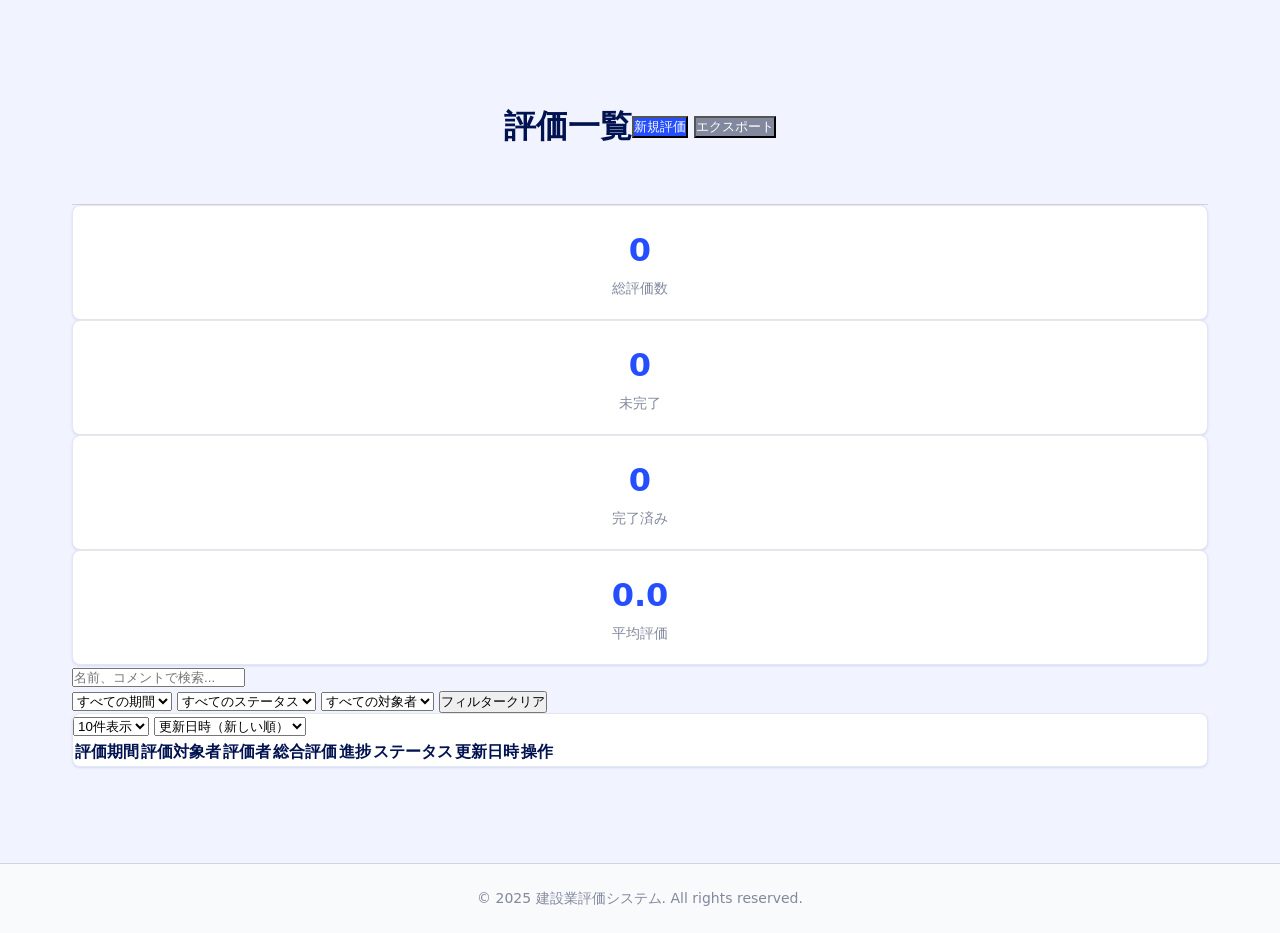
==== commit 275617f4: "Update index.html" ====
--- a/index.html
+++ b/index.html
@@ -6,623 +6,11 @@
     <title>建設業評価システム</title>
     <link rel="icon" href="data:image/svg+xml,<svg xmlns='http://www.w3.org/2000/svg' viewBox='0 0 100 100'><text y='.9em' font-size='90'>🏗️</text></svg>">
     
-    <style>
-        * {
-            margin: 0;
-            padding: 0;
-            box-sizing: border-box;
-        }
-        
-        body {
-            font-family: -apple-system, BlinkMacSystemFont, 'Segoe UI', 'Roboto', sans-serif;
-            background: #f5f5f5;
-            color: #333;
-            line-height: 1.6;
-        }
-        
-        .app-container {
-            min-height: 100vh;
-            display: flex;
-            flex-direction: column;
-        }
-        
-        /* ヘッダー */
-        .app-header {
-            background: #1976d2;
-            color: white;
-            padding: 0 20px;
-            box-shadow: 0 2px 4px rgba(0,0,0,0.1);
-        }
-        
-        .header-content {
-            max-width: 1200px;
-            margin: 0 auto;
-            display: flex;
-            justify-content: space-between;
-            align-items: center;
-            height: 64px;
-        }
-        
-        .logo h1 {
-            font-size: 20px;
-            font-weight: 600;
-        }
-        
-        .nav-menu {
-            display: flex;
-            list-style: none;
-            gap: 0;
-        }
-        
-        .nav-link {
-            display: block;
-            padding: 20px 24px;
-            color: white;
-            text-decoration: none;
-            transition: background-color 0.2s;
-        }
-        
-        .nav-link:hover,
-        .nav-link.active {
-            background: rgba(255,255,255,0.1);
-        }
-        
-        /* ユーザーメニュー */
-        .user-menu {
-            display: flex;
-            align-items: center;
-            gap: 16px;
-        }
-        
-        .user-info {
-            display: flex;
-            align-items: center;
-            gap: 12px;
-        }
-        
-        .user-avatar {
-            width: 36px;
-            height: 36px;
-            border-radius: 50%;
-            background: rgba(255,255,255,0.2);
-            display: flex;
-            align-items: center;
-            justify-content: center;
-            font-weight: bold;
-            font-size: 14px;
-        }
-        
-        .user-details {
-            display: flex;
-            flex-direction: column;
-        }
-        
-        .user-name {
-            font-weight: 600;
-            font-size: 14px;
-        }
-        
-        .user-role {
-            font-size: 12px;
-            opacity: 0.8;
-        }
-        
-        /* 言語選択 */
-        .language-selector select {
-            background: rgba(255,255,255,0.1);
-            border: 1px solid rgba(255,255,255,0.3);
-            color: white;
-            padding: 6px 12px;
-            border-radius: 4px;
-            cursor: pointer;
-            font-size: 12px;
-        }
-        
-        .language-selector select option {
-            background: #1976d2;
-            color: white;
-        }
-        
-        /* ブレッドクラム */
-        .breadcrumbs {
-            background: white;
-            padding: 12px 20px;
-            border-bottom: 1px solid #e0e0e0;
-            font-size: 14px;
-        }
-        
-        .breadcrumbs a {
-            color: #1976d2;
-            text-decoration: none;
-        }
-        
-        .breadcrumbs .separator {
-            margin: 0 8px;
-            color: #666;
-        }
-        
-        .breadcrumbs .current {
-            color: #666;
-        }
-        
-        /* メインコンテンツ */
-        .main-content {
-            flex: 1;
-            max-width: 1200px;
-            margin: 0 auto;
-            padding: 24px 20px;
-            width: 100%;
-        }
-        
-        /* ページ共通 */
-        .page {
-            background: white;
-            border-radius: 8px;
-            box-shadow: 0 2px 8px rgba(0,0,0,0.1);
-            overflow: hidden;
-        }
-        
-        .page-header {
-            padding: 24px 32px;
-            border-bottom: 1px solid #e0e0e0;
-            display: flex;
-            justify-content: space-between;
-            align-items: center;
-        }
-        
-        .page-title {
-            font-size: 24px;
-            font-weight: 600;
-            color: #1976d2;
-        }
-        
-        .page-content {
-            padding: 32px;
-        }
-        
-        /* 評価フォーム */
-        .evaluation-form {
-            max-width: 800px;
-            margin: 0 auto;
-        }
-        
-        .form-section {
-            margin-bottom: 32px;
-            padding: 24px;
-            border: 1px solid #e0e0e0;
-            border-radius: 8px;
-        }
-        
-        .form-section h3 {
-            color: #1976d2;
-            margin-bottom: 16px;
-            font-size: 18px;
-        }
-        
-        /* 評価チャート */
-        .evaluation-chart {
-            background: white;
-            padding: 24px;
-            border-radius: 8px;
-            box-shadow: 0 2px 8px rgba(0,0,0,0.1);
-            margin-bottom: 24px;
-        }
-        
-        .chart-container {
-            position: relative;
-            width: 100%;
-            max-width: 400px;
-            margin: 0 auto;
-        }
-        
-        /* 自作五角形チャート */
-        .pentagon-chart {
-            width: 300px;
-            height: 300px;
-            margin: 0 auto;
-            position: relative;
-        }
-        
-        .pentagon-chart svg {
-            width: 100%;
-            height: 100%;
-        }
-        
-        .pentagon-grid {
-            fill: none;
-            stroke: #e0e0e0;
-            stroke-width: 1;
-        }
-        
-        .pentagon-data {
-            fill: rgba(25, 118, 210, 0.3);
-            stroke: rgba(25, 118, 210, 1);
-            stroke-width: 2;
-        }
-        
-        .pentagon-point {
-            fill: rgba(25, 118, 210, 1);
-            stroke: #fff;
-            stroke-width: 2;
-        }
-        
-        .pentagon-label {
-            font-size: 12px;
-            font-weight: bold;
-            fill: #1976d2;
-            text-anchor: middle;
-            dominant-baseline: middle;
-        }
-        
-        /* 数値入力 */
-        .rating-input-group {
-            display: flex;
-            flex-direction: column;
-            gap: 16px;
-        }
-        
-        .rating-input-item {
-            display: flex;
-            align-items: center;
-            justify-content: space-between;
-            padding: 16px;
-            background: #f8f9fa;
-            border-radius: 8px;
-            border: 2px solid #e9ecef;
-            transition: border-color 0.2s;
-        }
-        
-        .rating-input-item:focus-within {
-            border-color: #1976d2;
-            background: #f0f8ff;
-        }
-        
-        .rating-input-label {
-            flex: 1;
-            margin-right: 16px;
-        }
-        
-        .rating-input-label strong {
-            display: block;
-            color: #1976d2;
-            margin-bottom: 4px;
-        }
-        
-        .rating-input-label small {
-            color: #666;
-            font-size: 12px;
-        }
-        
-        .rating-input-controls {
-            display: flex;
-            align-items: center;
-            gap: 12px;
-        }
-        
-        .rating-input {
-            width: 80px;
-            padding: 8px 12px;
-            border: 2px solid #ddd;
-            border-radius: 6px;
-            text-align: center;
-            font-size: 16px;
-            font-weight: bold;
-            color: #1976d2;
-        }
-        
-        .rating-input:focus {
-            outline: none;
-            border-color: #1976d2;
-        }
-        
-        .rating-display {
-            font-size: 14px;
-            color: #666;
-            min-width: 60px;
-            text-align: right;
-        }
-        
-        /* 評価詳細表示 */
-        .evaluation-summary {
-            display: grid;
-            grid-template-columns: 1fr 400px;
-            gap: 32px;
-            margin-bottom: 32px;
-        }
-        
-        .evaluation-details {
-            background: #f8f9fa;
-            padding: 24px;
-            border-radius: 8px;
-        }
-        
-        .detail-row {
-            display: flex;
-            justify-content: space-between;
-            padding: 8px 0;
-            border-bottom: 1px solid #e9ecef;
-        }
-        
-        .detail-row:last-child {
-            border-bottom: none;
-        }
-        
-        .detail-label {
-            font-weight: 500;
-            color: #555;
-        }
-        
-        .detail-value {
-            color: #1976d2;
-            font-weight: 600;
-        }
-        
-        /* ボタン */
-        .btn {
-            display: inline-flex;
-            align-items: center;
-            gap: 8px;
-            padding: 10px 20px;
-            border: none;
-            border-radius: 6px;
-            font-size: 14px;
-            font-weight: 500;
-            cursor: pointer;
-            transition: all 0.2s;
-            text-decoration: none;
-        }
-        
-        .btn-primary {
-            background: #1976d2;
-            color: white;
-        }
-        
-        .btn-primary:hover {
-            background: #1565c0;
-        }
-        
-        .btn-secondary {
-            background: #f5f5f5;
-            color: #333;
-        }
-        
-        .btn-secondary:hover {
-            background: #eeeeee;
-        }
-        
-        .btn-success {
-            background: #4caf50;
-            color: white;
-        }
-        
-        .btn-success:hover {
-            background: #45a049;
-        }
-        
-        /* ログインページ */
-        .login-page {
-            min-height: 100vh;
-            display: flex;
-            align-items: center;
-            justify-content: center;
-            background: linear-gradient(135deg, #1976d2, #42a5f5);
-        }
-        
-        .login-container {
-            background: white;
-            padding: 40px;
-            border-radius: 12px;
-            box-shadow: 0 8px 32px rgba(0,0,0,0.1);
-            width: 100%;
-            max-width: 400px;
-        }
-        
-        .login-header {
-            text-align: center;
-            margin-bottom: 32px;
-        }
-        
-        .login-header h1 {
-            color: #1976d2;
-            margin-bottom: 8px;
-        }
-        
-        /* フォーム */
-        .form-group {
-            margin-bottom: 20px;
-        }
-        
-        .form-group label {
-            display: block;
-            margin-bottom: 6px;
-            font-weight: 500;
-            color: #555;
-        }
-        
-        .form-group input,
-        .form-group select,
-        .form-group textarea {
-            width: 100%;
-            padding: 12px;
-            border: 2px solid #e0e0e0;
-            border-radius: 6px;
-            font-size: 14px;
-            transition: border-color 0.2s;
-        }
-        
-        .form-group input:focus,
-        .form-group select:focus,
-        .form-group textarea:focus {
-            outline: none;
-            border-color: #1976d2;
-        }
-        
-        .form-group textarea {
-            resize: vertical;
-            min-height: 100px;
-        }
-        
-        /* 統計カード */
-        .stats-grid {
-            display: grid;
-            grid-template-columns: repeat(auto-fit, minmax(200px, 1fr));
-            gap: 20px;
-            margin-bottom: 32px;
-        }
-        
-        .stat-card {
-            background: white;
-            padding: 24px;
-            border-radius: 8px;
-            box-shadow: 0 2px 8px rgba(0,0,0,0.1);
-            text-align: center;
-        }
-        
-        .stat-number {
-            font-size: 32px;
-            font-weight: bold;
-            color: #1976d2;
-            margin-bottom: 8px;
-        }
-        
-        .stat-label {
-            color: #666;
-            font-size: 14px;
-        }
-        
-        /* テーブル */
-        .table-container {
-            background: white;
-            border-radius: 8px;
-            overflow: hidden;
-            box-shadow: 0 2px 8px rgba(0,0,0,0.1);
-        }
-        
-        .table {
-            width: 100%;
-            border-collapse: collapse;
-        }
-        
-        .table th,
-        .table td {
-            padding: 16px;
-            text-align: left;
-            border-bottom: 1px solid #e0e0e0;
-        }
-        
-        .table th {
-            background: #f8f9fa;
-            font-weight: 600;
-            color: #555;
-        }
-        
-        .table tr:hover {
-            background: #f8f9fa;
-        }
-        
-        /* 通知 */
-        .notification {
-            position: fixed;
-            top: 20px;
-            right: 20px;
-            padding: 16px 20px;
-            border-radius: 6px;
-            color: white;
-            font-weight: 500;
-            z-index: 1000;
-            transform: translateX(100%);
-            transition: transform 0.3s;
-        }
-        
-        .notification.show {
-            transform: translateX(0);
-        }
-        
-        .notification.success {
-            background: #4caf50;
-        }
-        
-        .notification.error {
-            background: #f44336;
-        }
-        
-        .notification.info {
-            background: #2196f3;
-        }
-        
-        /* デモ情報 */
-        .demo-info {
-            margin-top: 24px;
-            padding: 16px;
-            background: #f8f9fa;
-            border-radius: 6px;
-            font-size: 13px;
-        }
-        
-        .demo-accounts {
-            margin-top: 12px;
-        }
-        
-        .demo-account {
-            margin-bottom: 8px;
-            padding: 8px;
-            background: white;
-            border-radius: 4px;
-        }
-        
-        /* レスポンシブ */
-        @media (max-width: 768px) {
-            .header-content {
-                flex-direction: column;
-                height: auto;
-                padding: 12px 0;
-            }
-            
-            .nav-menu {
-                margin-top: 12px;
-            }
-            
-            .main-content {
-                padding: 16px 12px;
-            }
-            
-            .login-container {
-                margin: 20px;
-                padding: 24px;
-            }
-            
-            .stats-grid {
-                grid-template-columns: 1fr;
-            }
-            
-            .page-header {
-                flex-direction: column;
-                gap: 16px;
-                align-items: flex-start;
-            }
-            
-            .evaluation-summary {
-                grid-template-columns: 1fr;
-                gap: 20px;
-            }
-            
-            .rating-input-item {
-                flex-direction: column;
-                align-items: flex-start;
-                gap: 12px;
-            }
-            
-            .rating-input-controls {
-                justify-content: space-between;
-                width: 100%;
-            }
-            
-            .user-menu {
-                flex-direction: column;
-                gap: 8px;
-            }
-        }
-    </style>
+    <!-- CSS読み込み（順序重要） -->
+    <link rel="stylesheet" href="assets/css/variables.css">
+    <link rel="stylesheet" href="assets/css/main.css">
+    <link rel="stylesheet" href="assets/css/components.css">
+    <link rel="stylesheet" href="assets/css/responsive.css">
 </head>
 <body>
     <div class="app-container">
@@ -703,7 +91,7 @@
         </main>
 
         <!-- フッター -->
-        <footer class="app-footer" style="background: #f8f9fa; text-align: center; padding: 20px; border-top: 1px solid #e0e0e0;">
+        <footer class="app-footer">
             <p>&copy; 2025 建設業評価システム. All rights reserved.</p>
         </footer>
     </div>
@@ -711,914 +99,79 @@
     <!-- 通知コンテナ -->
     <div id="notification-container"></div>
 
+    <!-- JavaScript読み込み（依存関係順） -->
+    
+    <!-- 1. Core系（基盤） -->
+    <script src="assets/js/core/i18n.js"></script>
+    <script src="assets/js/data/mock-data.js"></script>
+    <script src="assets/js/core/auth.js"></script>
+    <script src="assets/js/core/router.js"></script>
+    
+    <!-- 2. Components系（コンポーネント） -->
+    <script src="assets/js/components/pentagon-chart.js"></script>
+    <script src="assets/js/components/notification.js"></script>
+    <script src="assets/js/components/evaluation-form.js"></script>
+    <script src="assets/js/components/modal.js"></script>
+    
+    <!-- 3. Pages系（ページ） -->
+    <script src="assets/js/pages/dashboard.js"></script>
+    <script src="assets/js/pages/evaluations.js"></script>
+    <script src="assets/js/pages/users.js"></script>
+    
+    <!-- 4. Utils系（ユーティリティ） -->
+    <script src="assets/js/utils/constants.js"></script>
+    <script src="assets/js/utils/helpers.js"></script>
+    <script src="assets/js/utils/validation.js"></script>
+    
+    <!-- 5. Main App（最後に読み込み） -->
+    <script src="assets/js/core/app.js"></script>
+
+    <!-- 初期化スクリプト -->
     <script>
-        console.log('🚀 Building evaluation system started');
-
-        // 多言語対応システム
-        const i18n = {
-            currentLanguage: 'ja',
-            translations: {
-                ja: {
-                    'system.title': '建設業評価システム',
-                    'system.subtitle': 'システムにログインしてください',
-                    'login.email': 'メールアドレス',
-                    'login.password': 'パスワード',
-                    'login.submit': 'ログイン',
-                    'login.demo': 'デモアカウント',
-                    'login.welcome': 'さん、おかえりなさい！',
-                    'login.failed': 'ログインに失敗しました',
-                    'nav.dashboard': '📊 ダッシュボード',
-                    'nav.evaluations': '📋 評価一覧',
-                    'nav.logout': 'ログアウト',
-                    'dashboard.title': '📊 ダッシュボード',
-                    'dashboard.total': '総評価数',
-                    'dashboard.completed': '完了済み',
-                    'dashboard.average': '平均評価',
-                    'dashboard.items': '評価項目数',
-                    'dashboard.recent': '📈 最近の活動',
-                    'evaluation.new': '📝 新規評価作成',
-                    'evaluation.list': '📋 評価一覧',
-                    'evaluation.basic': '📋 基本情報',
-                    'evaluation.ratings': '⭐ 項目別評価',
-                    'evaluation.chart': '📊 評価チャート（リアルタイム更新）',
-                    'category.safety': '安全性',
-                    'category.safety_desc': '安全ルールの遵守、危険予知能力',
-                    'category.quality': '品質',
-                    'category.quality_desc': '作業品質、仕上がりの精度',
-                    'category.efficiency': '効率性',
-                    'category.efficiency_desc': '作業スピード、時間管理',
-                    'category.teamwork': 'チームワーク',
-                    'category.teamwork_desc': '協調性、チーム貢献度',
-                    'category.communication': 'コミュニケーション',
-                    'category.communication_desc': '報告・連絡・相談',
-                    'form.period': '評価期間',
-                    'form.target': '評価対象者',
-                    'form.save': '💾 評価を保存',
-                    'form.cancel': 'キャンセル',
-                    'form.not_entered': '未入力',
-                    'action.back': '← 評価一覧に戻る',
-                    'action.new': '➕ 新規評価',
-                    'action.detail': '👁️ 詳細',
-                    'action.dashboard': '🏠 ダッシュボード',
-                    'table.id': 'ID',
-                    'table.target': '評価対象者',
-                    'table.evaluator': '評価者',
-                    'table.period': '評価期間',
-                    'table.rating': '総合評価',
-                    'table.status': 'ステータス',
-                    'table.updated': '更新日',
-                    'table.actions': '操作',
-                    'message.saved': '評価を保存しました！'
-                },
-                vi: {
-                    'system.title': 'Hệ thống Đánh giá Ngành Xây dựng',
-                    'system.subtitle': 'Vui lòng đăng nhập vào hệ thống',
-                    'login.email': 'Địa chỉ email',
-                    'login.password': 'Mật khẩu',
-                    'login.submit': 'Đăng nhập',
-                    'login.demo': 'Tài khoản Demo',
-                    'login.welcome': ', chào mừng bạn trở lại!',
-                    'login.failed': 'Đăng nhập thất bại',
-                    'nav.dashboard': '📊 Bảng điều khiển',
-                    'nav.evaluations': '📋 Danh sách đánh giá',
-                    'nav.logout': 'Đăng xuất',
-                    'dashboard.title': '📊 Bảng điều khiển',
-                    'dashboard.total': 'Tổng số đánh giá',
-                    'dashboard.completed': 'Đã hoàn thành',
-                    'dashboard.average': 'Điểm trung bình',
-                    'dashboard.items': 'Số tiêu chí',
-                    'dashboard.recent': '📈 Hoạt động gần đây',
-                    'evaluation.new': '📝 Tạo đánh giá mới',
-                    'evaluation.list': '📋 Danh sách đánh giá',
-                    'evaluation.basic': '📋 Thông tin cơ bản',
-                    'evaluation.ratings': '⭐ Đánh giá theo tiêu chí',
-                    'evaluation.chart': '📊 Biểu đồ đánh giá (Cập nhật thời gian thực)',
-                    'category.safety': 'An toàn',
-                    'category.safety_desc': 'Tuân thủ quy tắc an toàn, nhận biết nguy hiểm',
-                    'category.quality': 'Chất lượng',
-                    'category.quality_desc': 'Chất lượng công việc, độ chính xác',
-                    'category.efficiency': 'Hiệu quả',
-                    'category.efficiency_desc': 'Tốc độ làm việc, quản lý thời gian',
-                    'category.teamwork': 'Làm việc nhóm',
-                    'category.teamwork_desc': 'Khả năng hợp tác, đóng góp nhóm',
-                    'category.communication': 'Giao tiếp',
-                    'category.communication_desc': 'Báo cáo, liên lạc, tham vấn',
-                    'form.period': 'Kỳ đánh giá',
-                    'form.target': 'Người được đánh giá',
-                    'form.save': '💾 Lưu đánh giá',
-                    'form.cancel': 'Hủy',
-                    'form.not_entered': 'Chưa nhập',
-                    'action.back': '← Quay lại danh sách',
-                    'action.new': '➕ Đánh giá mới',
-                    'action.detail': '👁️ Chi tiết',
-                    'action.dashboard': '🏠 Bảng điều khiển',
-                    'table.id': 'ID',
-                    'table.target': 'Người được đánh giá',
-                    'table.evaluator': 'Người đánh giá',
-                    'table.period': 'Kỳ đánh giá',
-                    'table.rating': 'Điểm tổng thể',
-                    'table.status': 'Trạng thái',
-                    'table.updated': 'Ngày cập nhật',
-                    'table.actions': 'Thao tác',
-                    'message.saved': 'Đã lưu đánh giá thành công!'
-                }
-            },
-
-            t(key) {
-                return this.translations[this.currentLanguage][key] || key;
-            },
-
-            setLanguage(lang) {
-                this.currentLanguage = lang;
-                this.updatePageTranslations();
-            },
-
-            updatePageTranslations() {
-                const elements = {
-                    'header-title': 'system.title',
-                    'login-title': 'system.title',
-                    'login-subtitle': 'system.subtitle',
-                    'email-label': 'login.email',
-                    'password-label': 'login.password',
-                    'login-submit': 'login.submit',
-                    'demo-title': 'login.demo'
-                };
-                
-                Object.entries(elements).forEach(([id, key]) => {
-                    const element = document.getElementById(id);
-                    if (element) {
-                        element.textContent = this.t(key);
-                    }
-                });
-            }
-        };
-
-        // 五角形チャート作成クラス
-        class PentagonChart {
-            constructor(containerId, categories, data = []) {
-                this.container = document.getElementById(containerId);
-                this.categories = categories;
-                this.data = data.length ? data : categories.map(() => 0);
-                this.size = 280;
-                this.center = this.size / 2;
-                this.maxRadius = this.size * 0.35;
-                this.init();
+        // DOM読み込み完了時に初期化
+        document.addEventListener('DOMContentLoaded', function() {
+            console.log('🚀 Building evaluation system started');
+            
+            // i18n初期化
+            if (typeof i18n !== 'undefined') {
+                i18n.init();
             }
             
-            init() {
-                if (!this.container) return;
-                this.container.innerHTML = '';
-                const svg = document.createElementNS('http://www.w3.org/2000/svg', 'svg');
-                svg.setAttribute('width', this.size);
-                svg.setAttribute('height', this.size);
-                svg.setAttribute('viewBox', `0 0 ${this.size} ${this.size}`);
-                
-                this.drawGrid(svg);
-                this.drawData(svg);
-                this.drawLabels(svg);
-                
-                this.container.appendChild(svg);
+            // アプリケーション初期化
+            if (typeof app !== 'undefined' && app.init) {
+                app.init();
+            } else {
+                console.warn('⚠️ App initialization failed - some JS files may not be loaded');
+                // フォールバック：基本的なイベントリスナーを設定
+                setupBasicEventListeners();
             }
             
-            getPoints(radius) {
-                const points = [];
-                for (let i = 0; i < 5; i++) {
-                    const angle = (i * 2 * Math.PI / 5) - (Math.PI / 2);
-                    const x = this.center + radius * Math.cos(angle);
-                    const y = this.center + radius * Math.sin(angle);
-                    points.push([x, y]);
-                }
-                return points;
+            console.log('✅ Building evaluation system ready');
+        });
+        
+        // 基本イベントリスナー設定（フォールバック）
+        function setupBasicEventListeners() {
+            const loginForm = document.getElementById('login-form');
+            if (loginForm && typeof handleLogin !== 'undefined') {
+                loginForm.addEventListener('submit', handleLogin);
             }
             
-            drawGrid(svg) {
-                for (let i = 1; i <= 5; i++) {
-                    const radius = (this.maxRadius * i) / 5;
-                    const points = this.getPoints(radius);
-                    const path = `M ${points[0][0]} ${points[0][1]} ` + 
-                                points.slice(1).map(p => `L ${p[0]} ${p[1]}`).join(' ') + ' Z';
-                    
-                    const gridPath = document.createElementNS('http://www.w3.org/2000/svg', 'path');
-                    gridPath.setAttribute('d', path);
-                    gridPath.setAttribute('class', 'pentagon-grid');
-                    svg.appendChild(gridPath);
-                }
-                
-                for (let i = 0; i < 5; i++) {
-                    const angle = (i * 2 * Math.PI / 5) - (Math.PI / 2);
-                    const x = this.center + this.maxRadius * Math.cos(angle);
-                    const y = this.center + this.maxRadius * Math.sin(angle);
-                    
-                    const line = document.createElementNS('http://www.w3.org/2000/svg', 'line');
-                    line.setAttribute('x1', this.center);
-                    line.setAttribute('y1', this.center);
-                    line.setAttribute('x2', x);
-                    line.setAttribute('y2', y);
-                    line.setAttribute('class', 'pentagon-grid');
-                    svg.appendChild(line);
-                }
-            }
-            
-            drawData(svg) {
-                const dataPoints = [];
-                for (let i = 0; i < 5; i++) {
-                    const value = this.data[i] || 0;
-                    const radius = (this.maxRadius * value) / 5;
-                    const angle = (i * 2 * Math.PI / 5) - (Math.PI / 2);
-                    const x = this.center + radius * Math.cos(angle);
-                    const y = this.center + radius * Math.sin(angle);
-                    dataPoints.push([x, y]);
-                }
-                
-                if (dataPoints.length > 0) {
-                    const path = `M ${dataPoints[0][0]} ${dataPoints[0][1]} ` + 
-                                dataPoints.slice(1).map(p => `L ${p[0]} ${p[1]}`).join(' ') + ' Z';
-                    
-                    const dataPath = document.createElementNS('http://www.w3.org/2000/svg', 'path');
-                    dataPath.setAttribute('d', path);
-                    dataPath.setAttribute('class', 'pentagon-data');
-                    svg.appendChild(dataPath);
-                    
-                    dataPoints.forEach(point => {
-                        const circle = document.createElementNS('http://www.w3.org/2000/svg', 'circle');
-                        circle.setAttribute('cx', point[0]);
-                        circle.setAttribute('cy', point[1]);
-                        circle.setAttribute('r', 4);
-                        circle.setAttribute('class', 'pentagon-point');
-                        svg.appendChild(circle);
-                    });
-                }
-            }
-            
-            drawLabels(svg) {
-                for (let i = 0; i < 5; i++) {
-                    const angle = (i * 2 * Math.PI / 5) - (Math.PI / 2);
-                    const labelRadius = this.maxRadius + 25;
-                    const x = this.center + labelRadius * Math.cos(angle);
-                    const y = this.center + labelRadius * Math.sin(angle);
-                    
-                    const text = document.createElementNS('http://www.w3.org/2000/svg', 'text');
-                    text.setAttribute('x', x);
-                    text.setAttribute('y', y);
-                    text.setAttribute('class', 'pentagon-label');
-                    text.textContent = getCategoryName(i);
-                    svg.appendChild(text);
-                }
-            }
-            
-            updateData(newData) {
-                this.data = newData;
-                this.init();
-            }
-        }
-
-        // アプリケーション状態
-        const app = {
-            currentUser: null,
-            currentPage: 'login',
-            
-            mockData: {
-                users: [
-                    { 
-                        id: '1', 
-                        email: 'admin@company.com', 
-                        password: 'password123', 
-                        name: '田中 太郎', 
-                        role: 'admin'
-                    },
-                    { 
-                        id: '2', 
-                        email: 'manager@company.com', 
-                        password: 'password123', 
-                        name: '佐藤 花子', 
-                        role: 'manager'
-                    },
-                    { 
-                        id: '3', 
-                        email: 'supervisor@company.com', 
-                        password: 'password123', 
-                        name: '鈴木 一郎', 
-                        role: 'supervisor'
-                    }
-                ],
-                evaluations: [
-                    { 
-                        id: '1', 
-                        subordinate: '山田 太郎', 
-                        evaluator: '田中 太郎', 
-                        status: 'completed', 
-                        overallRating: 4.5,
-                        ratings: {
-                            safety: 5,
-                            quality: 4,
-                            efficiency: 4,
-                            teamwork: 5,
-                            communication: 4
-                        },
-                        overallComment: '総合的に優秀な作業員です。',
-                        period: '2025年第1四半期',
-                        updatedAt: '2025-06-01'
-                    }
-                ],
-                evaluationCategories: [
-                    { id: 'safety', name: '安全性', description: '安全ルールの遵守、危険予知能力' },
-                    { id: 'quality', name: '品質', description: '作業品質、仕上がりの精度' },
-                    { id: 'efficiency', name: '効率性', description: '作業スピード、時間管理' },
-                    { id: 'teamwork', name: 'チームワーク', description: '協調性、チーム貢献度' },
-                    { id: 'communication', name: 'コミュニケーション', description: '報告・連絡・相談' }
-                ]
-            }
-        };
-
-        // カテゴリ名取得（多言語対応）
-        function getCategoryName(index) {
-            const categoryKeys = ['category.safety', 'category.quality', 'category.efficiency', 'category.teamwork', 'category.communication'];
-            return i18n.t(categoryKeys[index]);
-        }
-
-        function getCategoryDesc(index) {
-            const descKeys = ['category.safety_desc', 'category.quality_desc', 'category.efficiency_desc', 'category.teamwork_desc', 'category.communication_desc'];
-            return i18n.t(descKeys[index]);
-        }
-
-        // 言語変更
-        function changeLanguage(lang) {
-            i18n.setLanguage(lang);
-            
-            // 言語選択の状態を同期
+            // 言語切り替え
             const loginLangSelect = document.getElementById('login-language-select');
             const headerLangSelect = document.getElementById('header-language-select');
-            if (loginLangSelect) loginLangSelect.value = lang;
-            if (headerLangSelect) headerLangSelect.value = lang;
             
-            // 現在のページを再描画
-            if (app.currentUser) {
-                buildNavigation();
-                if (app.currentPage === 'dashboard') showDashboard();
-                else if (app.currentPage === 'evaluations') showEvaluations();
-                else if (app.currentPage === 'new-evaluation') showNewEvaluationForm();
-            }
-        }
-
-        // 初期化
-        document.addEventListener('DOMContentLoaded', function() {
-            console.log('✅ DOM loaded');
-            setupEventListeners();
-        });
-
-        function setupEventListeners() {
-            const loginForm = document.getElementById('login-form');
-            if (loginForm) {
-                loginForm.addEventListener('submit', handleLogin);
-            }
-
-            // 言語切り替えイベントリスナー
-            const loginLanguageSelect = document.getElementById('login-language-select');
-            const headerLanguageSelect = document.getElementById('header-language-select');
-            
-            if (loginLanguageSelect) {
-                loginLanguageSelect.addEventListener('change', function() {
+            if (loginLangSelect && typeof changeLanguage !== 'undefined') {
+                loginLangSelect.addEventListener('change', function() {
                     changeLanguage(this.value);
                 });
             }
             
-            if (headerLanguageSelect) {
-                headerLanguageSelect.addEventListener('change', function() {
+            if (headerLangSelect && typeof changeLanguage !== 'undefined') {
+                headerLangSelect.addEventListener('change', function() {
                     changeLanguage(this.value);
                 });
             }
         }
-
-        function handleLogin(e) {
-            e.preventDefault();
-            
-            const email = document.getElementById('email').value;
-            const password = document.getElementById('password').value;
-            
-            const user = app.mockData.users.find(u => u.email === email && u.password === password);
-            
-            if (user) {
-                app.currentUser = user;
-                showNotification(user.name + i18n.t('login.welcome'), 'success');
-                
-                setTimeout(() => {
-                    showDashboard();
-                }, 1000);
-            } else {
-                showNotification(i18n.t('login.failed'), 'error');
-            }
-        }
-
-        function showDashboard() {
-            app.currentPage = 'dashboard';
-            
-            document.getElementById('app-header').style.display = 'block';
-            document.getElementById('breadcrumbs').style.display = 'block';
-            
-            buildNavigation();
-            updateBreadcrumbs([{ label: i18n.t('nav.dashboard') }]);
-            
-            const mainContent = document.getElementById('main-content');
-            mainContent.innerHTML = `
-                <div class="page">
-                    <div class="page-header">
-                        <h1 class="page-title">${i18n.t('dashboard.title')}</h1>
-                        <button class="btn btn-primary" onclick="showEvaluations()">
-                            ${i18n.t('nav.evaluations')}
-                        </button>
-                    </div>
-                    <div class="page-content">
-                        <div class="stats-grid">
-                            <div class="stat-card">
-                                <div class="stat-number">${app.mockData.evaluations.length}</div>
-                                <div class="stat-label">${i18n.t('dashboard.total')}</div>
-                            </div>
-                            <div class="stat-card">
-                                <div class="stat-number">1</div>
-                                <div class="stat-label">${i18n.t('dashboard.completed')}</div>
-                            </div>
-                            <div class="stat-card">
-                                <div class="stat-number">4.5</div>
-                                <div class="stat-label">${i18n.t('dashboard.average')}</div>
-                            </div>
-                            <div class="stat-card">
-                                <div class="stat-number">5</div>
-                                <div class="stat-label">${i18n.t('dashboard.items')}</div>
-                            </div>
-                        </div>
-                        
-                        <h3>${i18n.t('dashboard.recent')}</h3>
-                        <div class="table-container">
-                            <table class="table">
-                                <thead>
-                                    <tr>
-                                        <th>${i18n.t('table.target')}</th>
-                                        <th>${i18n.t('table.evaluator')}</th>
-                                        <th>${i18n.t('table.period')}</th>
-                                        <th>${i18n.t('table.status')}</th>
-                                        <th>${i18n.t('table.updated')}</th>
-                                        <th>${i18n.t('table.actions')}</th>
-                                    </tr>
-                                </thead>
-                                <tbody>
-                                    ${app.mockData.evaluations.map(evaluation => `
-                                        <tr>
-                                            <td>${evaluation.subordinate}</td>
-                                            <td>${evaluation.evaluator}</td>
-                                            <td>${evaluation.period}</td>
-                                            <td>完了</td>
-                                            <td>${evaluation.updatedAt}</td>
-                                            <td>
-                                                <button class="btn btn-secondary" onclick="viewEvaluation('${evaluation.id}')">
-                                                    ${i18n.t('action.detail')}
-                                                </button>
-                                            </td>
-                                        </tr>
-                                    `).join('')}
-                                </tbody>
-                            </table>
-                        </div>
-                    </div>
-                </div>
-            `;
-        }
-
-        function showEvaluations() {
-            app.currentPage = 'evaluations';
-            updateBreadcrumbs([
-                { label: i18n.t('nav.dashboard'), path: '/dashboard' },
-                { label: i18n.t('nav.evaluations'), path: '/evaluations' }
-            ]);
-            
-            const mainContent = document.getElementById('main-content');
-            mainContent.innerHTML = `
-                <div class="page">
-                    <div class="page-header">
-                        <h1 class="page-title">${i18n.t('evaluation.list')}</h1>
-                        <div>
-                            <button class="btn btn-secondary" onclick="showDashboard()">
-                                ${i18n.t('action.dashboard')}
-                            </button>
-                            <button class="btn btn-primary" onclick="showNewEvaluationForm()">
-                                ${i18n.t('action.new')}
-                            </button>
-                        </div>
-                    </div>
-                    <div class="page-content">
-                        <div class="table-container">
-                            <table class="table">
-                                <thead>
-                                    <tr>
-                                        <th>${i18n.t('table.id')}</th>
-                                        <th>${i18n.t('table.target')}</th>
-                                        <th>${i18n.t('table.evaluator')}</th>
-                                        <th>${i18n.t('table.period')}</th>
-                                        <th>${i18n.t('table.rating')}</th>
-                                        <th>${i18n.t('table.status')}</th>
-                                        <th>${i18n.t('table.updated')}</th>
-                                        <th>${i18n.t('table.actions')}</th>
-                                    </tr>
-                                </thead>
-                                <tbody>
-                                    ${app.mockData.evaluations.map(evaluation => `
-                                        <tr>
-                                            <td>${evaluation.id}</td>
-                                            <td>${evaluation.subordinate}</td>
-                                            <td>${evaluation.evaluator}</td>
-                                            <td>${evaluation.period}</td>
-                                            <td>${evaluation.overallRating}/5 ⭐</td>
-                                            <td>完了</td>
-                                            <td>${evaluation.updatedAt}</td>
-                                            <td>
-                                                <button class="btn btn-secondary" onclick="viewEvaluation('${evaluation.id}')">
-                                                    ${i18n.t('action.detail')}
-                                                </button>
-                                            </td>
-                                        </tr>
-                                    `).join('')}
-                                </tbody>
-                            </table>
-                        </div>
-                    </div>
-                </div>
-            `;
-        }
-
-        function showNewEvaluationForm() {
-            app.currentPage = 'new-evaluation';
-            updateBreadcrumbs([
-                { label: i18n.t('nav.dashboard'), path: '/dashboard' },
-                { label: i18n.t('nav.evaluations'), path: '/evaluations' },
-                { label: i18n.t('evaluation.new'), path: '/evaluations/new' }
-            ]);
-            
-            const mainContent = document.getElementById('main-content');
-            mainContent.innerHTML = `
-                <div class="page">
-                    <div class="page-header">
-                        <h1 class="page-title">${i18n.t('evaluation.new')}</h1>
-                        <button class="btn btn-secondary" onclick="showEvaluations()">
-                            ${i18n.t('action.back')}
-                        </button>
-                    </div>
-                    <div class="page-content">
-                        <form class="evaluation-form" id="new-evaluation-form">
-                            <div class="form-section">
-                                <h3>${i18n.t('evaluation.basic')}</h3>
-                                <div class="form-group">
-                                    <label for="evaluation-period">${i18n.t('form.period')}</label>
-                                    <select id="evaluation-period" required>
-                                        <option value="">評価期間を選択</option>
-                                        <option value="2025-Q1">2025年第1四半期</option>
-                                        <option value="2025-Q2">2025年第2四半期</option>
-                                        <option value="2025-Q3">2025年第3四半期</option>
-                                        <option value="2025-Q4">2025年第4四半期</option>
-                                    </select>
-                                </div>
-                                <div class="form-group">
-                                    <label for="subordinate-select">${i18n.t('form.target')}</label>
-                                    <select id="subordinate-select" required>
-                                        <option value="">対象者を選択</option>
-                                        <option value="山田 太郎">山田 太郎 (作業員)</option>
-                                        <option value="佐藤 次郎">佐藤 次郎 (作業員)</option>
-                                        <option value="鈴木 三郎">鈴木 三郎 (作業員)</option>
-                                        <option value="田中 四郎">田中 四郎 (作業員)</option>
-                                    </select>
-                                </div>
-                            </div>
-                            
-                            <div class="form-section">
-                                <h3>${i18n.t('evaluation.ratings')}</h3>
-                                <div class="rating-input-group">
-                                    ${app.mockData.evaluationCategories.map((category, index) => `
-                                        <div class="rating-input-item">
-                                            <div class="rating-input-label">
-                                                <strong>${getCategoryName(index)}</strong>
-                                                <small>${getCategoryDesc(index)}</small>
-                                            </div>
-                                            <div class="rating-input-controls">
-                                                <input 
-                                                    type="number" 
-                                                    class="rating-input" 
-                                                    id="rating-${category.id}"
-                                                    min="1" 
-                                                    max="5" 
-                                                    step="0.1"
-                                                    placeholder="1-5"
-                                                    onchange="updateRatingDisplay('${category.id}')"
-                                                    oninput="updateRatingDisplay('${category.id}')"
-                                                >
-                                                <div class="rating-display" id="display-${category.id}">${i18n.t('form.not_entered')}</div>
-                                            </div>
-                                        </div>
-                                    `).join('')}
-                                </div>
-                                
-                                <div class="evaluation-chart" style="margin-top: 24px;">
-                                    <h4 style="text-align: center; margin-bottom: 20px; color: #1976d2;">${i18n.t('evaluation.chart')}</h4>
-                                    <div class="chart-container">
-                                        <div id="evaluation-radar-chart" class="pentagon-chart"></div>
-                                    </div>
-                                </div>
-                            </div>
-                            
-                            <div class="form-section">
-                                <h3>📝 総合評価</h3>
-                                <div class="form-group">
-                                    <label for="overall-comment">総合コメント</label>
-                                    <textarea id="overall-comment" placeholder="総合的な評価コメントを入力してください" rows="4"></textarea>
-                                </div>
-                            </div>
-                            
-                            <div style="text-align: center; margin-top: 32px;">
-                                <button type="button" class="btn btn-secondary" onclick="showEvaluations()" style="margin-right: 12px;">
-                                    ${i18n.t('form.cancel')}
-                                </button>
-                                <button type="submit" class="btn btn-success">
-                                    ${i18n.t('form.save')}
-                                </button>
-                            </div>
-                        </form>
-                    </div>
-                </div>
-            `;
-            
-            document.getElementById('new-evaluation-form').addEventListener('submit', handleSaveEvaluation);
-            initializeRadarChart();
-        }
-
-        function initializeRadarChart() {
-            setTimeout(() => {
-                try {
-                    window.pentagonChart = new PentagonChart('evaluation-radar-chart', app.mockData.evaluationCategories);
-                } catch (error) {
-                    console.error('Error creating pentagon chart:', error);
-                }
-            }, 100);
-        }
-
-        function updateRatingDisplay(categoryId) {
-            const input = document.getElementById(`rating-${categoryId}`);
-            const display = document.getElementById(`display-${categoryId}`);
-            const value = parseFloat(input.value);
-            
-            if (isNaN(value) || value < 1 || value > 5) {
-                display.textContent = i18n.t('form.not_entered');
-                display.style.color = '#666';
-            } else {
-                display.textContent = `${value}/5`;
-                display.style.color = '#1976d2';
-                
-                const stars = '⭐'.repeat(Math.floor(value));
-                const halfStar = (value % 1 >= 0.5) ? '⭐' : '';
-                display.innerHTML = `${value}/5<br><small>${stars}${halfStar}</small>`;
-            }
-            
-            updateRadarChart();
-        }
-
-        function updateRadarChart() {
-            if (!window.pentagonChart) return;
-            
-            const newData = app.mockData.evaluationCategories.map(category => {
-                const input = document.getElementById(`rating-${category.id}`);
-                const value = parseFloat(input.value);
-                return isNaN(value) ? 0 : Math.max(0, Math.min(5, value));
-            });
-            
-            window.pentagonChart.updateData(newData);
-        }
-
-        function handleSaveEvaluation(e) {
-            e.preventDefault();
-            
-            const period = document.getElementById('evaluation-period').value;
-            const subordinate = document.getElementById('subordinate-select').value;
-            const overallComment = document.getElementById('overall-comment').value;
-            
-            if (!period || !subordinate) {
-                showNotification('評価期間と対象者を選択してください', 'error');
-                return;
-            }
-            
-            const ratings = {};
-            let hasRatings = false;
-            app.mockData.evaluationCategories.forEach(category => {
-                const input = document.getElementById(`rating-${category.id}`);
-                const value = parseFloat(input.value);
-                if (!isNaN(value) && value >= 1 && value <= 5) {
-                    ratings[category.id] = value;
-                    hasRatings = true;
-                }
-            });
-            
-            if (!hasRatings) {
-                showNotification('少なくとも1つの評価項目を入力してください', 'error');
-                return;
-            }
-            
-            const totalRating = Object.values(ratings).reduce((sum, rating) => sum + rating, 0);
-            const avgRating = totalRating / Object.keys(ratings).length || 0;
-            
-            const newEvaluation = {
-                id: (app.mockData.evaluations.length + 1).toString(),
-                subordinate: subordinate,
-                evaluator: app.currentUser.name,
-                status: 'completed',
-                overallRating: Math.round(avgRating * 10) / 10,
-                ratings: ratings,
-                overallComment: overallComment,
-                period: '2025年第1四半期',
-                updatedAt: new Date().toISOString().split('T')[0]
-            };
-            
-            app.mockData.evaluations.push(newEvaluation);
-            
-            showNotification(i18n.t('message.saved'), 'success');
-            
-            setTimeout(() => {
-                showEvaluations();
-            }, 1500);
-        }
-
-        function viewEvaluation(id) {
-            const evaluation = app.mockData.evaluations.find(e => e.id === id);
-            if (!evaluation) {
-                showNotification('評価が見つかりません', 'error');
-                return;
-            }
-            
-            updateBreadcrumbs([
-                { label: i18n.t('nav.dashboard'), path: '/dashboard' },
-                { label: i18n.t('nav.evaluations'), path: '/evaluations' },
-                { label: '評価詳細', path: `/evaluations/${id}` }
-            ]);
-            
-            const mainContent = document.getElementById('main-content');
-            mainContent.innerHTML = `
-                <div class="page">
-                    <div class="page-header">
-                        <h1 class="page-title">👁️ 評価詳細</h1>
-                        <button class="btn btn-secondary" onclick="showEvaluations()">
-                            ${i18n.t('action.back')}
-                        </button>
-                    </div>
-                    <div class="page-content">
-                        <div class="evaluation-summary">
-                            <div class="evaluation-details">
-                                <h3 style="color: #1976d2; margin-bottom: 16px;">${i18n.t('evaluation.basic')}</h3>
-                                <div class="detail-row">
-                                    <span class="detail-label">${i18n.t('table.period')}:</span>
-                                    <span class="detail-value">${evaluation.period}</span>
-                                </div>
-                                <div class="detail-row">
-                                    <span class="detail-label">${i18n.t('table.target')}:</span>
-                                    <span class="detail-value">${evaluation.subordinate}</span>
-                                </div>
-                                <div class="detail-row">
-                                    <span class="detail-label">${i18n.t('table.evaluator')}:</span>
-                                    <span class="detail-value">${evaluation.evaluator}</span>
-                                </div>
-                                <div class="detail-row">
-                                    <span class="detail-label">${i18n.t('table.rating')}:</span>
-                                    <span class="detail-value">${evaluation.overallRating}/5 ⭐</span>
-                                </div>
-                            </div>
-                            
-                            <div class="evaluation-chart">
-                                <h4 style="text-align: center; margin-bottom: 20px; color: #1976d2;">📊 評価チャート</h4>
-                                <div class="chart-container">
-                                    <div id="detail-radar-chart" class="pentagon-chart"></div>
-                                </div>
-                            </div>
-                        </div>
-                        
-                        <div class="form-section">
-                            <h3>${i18n.t('evaluation.ratings')}</h3>
-                            <div class="rating-input-group">
-                                ${app.mockData.evaluationCategories.map((category, index) => {
-                                    const rating = evaluation.ratings[category.id] || 0;
-                                    const stars = '⭐'.repeat(Math.floor(rating)) + (rating % 1 >= 0.5 ? '⭐' : '');
-                                    return `
-                                        <div class="rating-input-item">
-                                            <div class="rating-input-label">
-                                                <strong>${getCategoryName(index)}</strong>
-                                                <small>${getCategoryDesc(index)}</small>
-                                            </div>
-                                            <div class="rating-input-controls">
-                                                <div class="rating-display" style="text-align: center;">
-                                                    <div style="font-size: 18px; font-weight: bold; color: #1976d2;">${rating}/5</div>
-                                                    <div style="font-size: 16px;">${stars}</div>
-                                                </div>
-                                            </div>
-                                        </div>
-                                    `;
-                                }).join('')}
-                            </div>
-                        </div>
-                        
-                        ${evaluation.overallComment ? `
-                            <div class="form-section">
-                                <h3>📝 総合評価</h3>
-                                <div class="form-group">
-                                    <label><strong>総合コメント</strong></label>
-                                    <div style="padding:12px;background:#f8f9fa;border-radius:4px;">${evaluation.overallComment}</div>
-                                </div>
-                            </div>
-                        ` : ''}
-                    </div>
-                </div>
-            `;
-            
-            setTimeout(() => {
-                initializeDetailRadarChart(evaluation);
-            }, 200);
-        }
-
-        function initializeDetailRadarChart(evaluation) {
-            const data = app.mockData.evaluationCategories.map(category => evaluation.ratings[category.id] || 0);
-            try {
-                window.detailPentagonChart = new PentagonChart('detail-radar-chart', app.mockData.evaluationCategories, data);
-            } catch (error) {
-                console.error('Error creating detail pentagon chart:', error);
-            }
-        }
-
-        function buildNavigation() {
-            const navMenu = document.getElementById('nav-menu');
-            const userInfo = document.getElementById('user-info');
-            
-            if (navMenu) {
-                navMenu.innerHTML = `
-                    <li><a href="#" class="nav-link ${app.currentPage === 'dashboard' ? 'active' : ''}" onclick="showDashboard()">${i18n.t('nav.dashboard')}</a></li>
-                    <li><a href="#" class="nav-link ${app.currentPage === 'evaluations' ? 'active' : ''}" onclick="showEvaluations()">${i18n.t('nav.evaluations')}</a></li>
-                `;
-            }
-            
-            if (userInfo) {
-                userInfo.innerHTML = `
-                    <div class="user-avatar">${app.currentUser.name.charAt(0)}</div>
-                    <div class="user-details">
-                        <div class="user-name">${app.currentUser.name}</div>
-                        <div class="user-role">管理者</div>
-                    </div>
-                    <button onclick="logout()" style="margin-left: 12px; background: none; border: 1px solid rgba(255,255,255,0.3); color: white; padding: 6px 12px; border-radius: 4px; cursor: pointer;">
-                        ${i18n.t('nav.logout')}
-                    </button>
-                `;
-            }
-        }
-
-        function updateBreadcrumbs(items) {
-            const breadcrumbs = document.getElementById('breadcrumbs');
-            if (!breadcrumbs || !items.length) return;
-            
-            breadcrumbs.innerHTML = items.map((item, index) => {
-                const isLast = index === items.length - 1;
-                if (isLast) {
-                    return `<span class="current">${item.label}</span>`;
-                } else {
-                    return `<a href="#" onclick="navigateFromBreadcrumb('${item.path || ''}')">${item.label}</a>`;
-                }
-            }).join(' <span class="separator">></span> ');
-        }
-
-        function navigateFromBreadcrumb(path) {
-            if (path === '/dashboard') showDashboard();
-            else if (path === '/evaluations') showEvaluations();
-        }
-
-        function logout() {
-            app.currentUser = null;
-            app.currentPage = 'login';
-            
-            document.getElementById('app-header').style.display = 'none';
-            document.getElementById('breadcrumbs').style.display = 'none';
-            
-            location.reload();
-        }
-
-        function showNotification(message, type = 'info') {
-            const container = document.getElementById('notification-container');
-            const notification = document.createElement('div');
-            notification.className = `notification ${type}`;
-            notification.textContent = message;
-            
-            container.appendChild(notification);
-            
-            setTimeout(() => {
-                notification.classList.add('show');
-            }, 100);
-            
-            setTimeout(() => {
-                notification.classList.remove('show');
-                setTimeout(() => {
-                    container.removeChild(notification);
-                }, 300);
-            }, 3000);
-        }
-
-        console.log('✅ Building evaluation system ready');
     </script>
 </body>
 </html>
--- a/assets/css/variables.css
+++ b/assets/css/variables.css
@@ -0,0 +1,369 @@
+/**
+ * CSS Variables - 建設業評価システム
+ * 新トンマナ適用版 - 全体で使用する色、サイズ、フォントなどの変数を定義
+ */
+
+:root {
+  /* === 新カラーパレット（確定トンマナ） === */
+  
+  /* プライマリーカラー（青系） */
+  --color-primary: #244EFF;           /* メインブルー */
+  --color-primary-light: #5C77FF;     /* ライトブルー */
+  --color-primary-dark: #0133D8;      /* 濃いブルー */
+  --color-primary-50: rgba(36, 78, 255, 0.05);
+  --color-primary-100: rgba(36, 78, 255, 0.1);
+  --color-primary-200: rgba(36, 78, 255, 0.2);
+  --color-primary-300: rgba(36, 78, 255, 0.3);
+  --color-primary-500: rgba(36, 78, 255, 0.5);
+  
+  /* セカンダリーカラー（濃紺） */
+  --color-secondary: #001350;         /* 濃紺 */
+  --color-secondary-light: #002B7F;   /* ライト濃紺 */
+  --color-secondary-dark: #000A2A;    /* ダーク濃紺 */
+  --color-secondary-50: rgba(0, 19, 80, 0.05);
+  --color-secondary-100: rgba(0, 19, 80, 0.1);
+  --color-secondary-200: rgba(0, 19, 80, 0.2);
+  --color-secondary-500: rgba(0, 19, 80, 0.5);
+  
+  /* ニュートラルカラー（グレー） */
+  --color-neutral: #82889D;           /* メイングレー */
+  --color-neutral-light: #A8AEC0;     /* ライトグレー */
+  --color-neutral-dark: #6B7280;      /* ダークグレー */
+  --color-neutral-50: rgba(130, 136, 157, 0.05);
+  --color-neutral-100: rgba(130, 136, 157, 0.1);
+  --color-neutral-200: rgba(130, 136, 157, 0.2);
+  --color-neutral-500: rgba(130, 136, 157, 0.5);
+  
+  /* 背景カラー */
+  --color-background: #F1F4FF;        /* バックブルー */
+  --color-background-secondary: #F9FAFC; /* グレーブルー */
+  --color-background-card: #FFFFFF;    /* カード背景 */
+  
+  /* アクセントカラー */
+  --color-success: #1DCE85;           /* 緑 - 成功 */
+  --color-success-light: #48E5A3;     /* ライト緑 */
+  --color-success-dark: #16A86B;      /* ダーク緑 */
+  --color-success-50: rgba(29, 206, 133, 0.05);
+  --color-success-100: rgba(29, 206, 133, 0.1);
+  --color-success-200: rgba(29, 206, 133, 0.2);
+  
+  --color-warning: #FFCE2C;           /* 黄色 - 注意 */
+  --color-warning-light: #FFD94F;     /* ライト黄色 */
+  --color-warning-dark: #E6B800;      /* ダーク黄色 */
+  --color-warning-50: rgba(255, 206, 44, 0.05);
+  --color-warning-100: rgba(255, 206, 44, 0.1);
+  --color-warning-200: rgba(255, 206, 44, 0.2);
+  
+  --color-danger: #FF2C5D;            /* ピンク - 警告 */
+  --color-danger-light: #FF5C82;      /* ライトピンク */
+  --color-danger-dark: #E6003D;       /* ダークピンク */
+  --color-danger-50: rgba(255, 44, 93, 0.05);
+  --color-danger-100: rgba(255, 44, 93, 0.1);
+  --color-danger-200: rgba(255, 44, 93, 0.2);
+  
+  --color-info: var(--color-primary);  /* 情報表示は青を使用 */
+  --color-info-light: var(--color-primary-light);
+  --color-info-dark: var(--color-primary-dark);
+  
+  /* === 建設業界専用カラー === */
+  
+  /* 評価ステータス */
+  --color-evaluation-excellent: var(--color-success);    /* 優秀 */
+  --color-evaluation-good: #4ECE85;                      /* 良好 */
+  --color-evaluation-average: var(--color-warning);      /* 普通 */
+  --color-evaluation-poor: #FF8C42;                      /* 要改善 */
+  --color-evaluation-critical: var(--color-danger);      /* 要指導 */
+  
+  /* 安全性カラー */
+  --color-safety-safe: var(--color-success);            /* 安全 */
+  --color-safety-caution: var(--color-warning);         /* 注意 */
+  --color-safety-danger: var(--color-danger);           /* 危険 */
+  --color-safety-helmet: var(--color-warning);          /* ヘルメット */
+  
+  /* 作業ステータス */
+  --color-status-completed: var(--color-success);       /* 完了 */
+  --color-status-in-progress: var(--color-primary);     /* 作業中 */
+  --color-status-pending: var(--color-warning);         /* 保留 */
+  --color-status-not-started: var(--color-neutral);     /* 未着手 */
+  --color-status-on-hold: var(--color-danger);          /* 中止 */
+  
+  /* === グレースケール === */
+  --color-white: #FFFFFF;
+  --color-gray-50: #F9FAFC;          /* グレーブルー背景 */
+  --color-gray-100: #F1F4FF;         /* バックブルー背景 */
+  --color-gray-200: #E5E7EB;
+  --color-gray-300: #D1D5DB;
+  --color-gray-400: #9CA3AF;
+  --color-gray-500: var(--color-neutral);  /* 82889D */
+  --color-gray-600: #6B7280;
+  --color-gray-700: #374151;
+  --color-gray-800: #1F2937;
+  --color-gray-900: var(--color-secondary); /* 001350 */
+  --color-black: #000000;
+  
+  /* === テキストカラー === */
+  --color-text-primary: var(--color-secondary);    /* 濃紺テキスト */
+  --color-text-secondary: var(--color-neutral);    /* グレーテキスト */
+  --color-text-muted: var(--color-gray-500);       /* 補助テキスト */
+  --color-text-inverse: var(--color-white);        /* 逆色テキスト */
+  --color-text-link: var(--color-primary);         /* リンクテキスト */
+  --color-text-link-hover: var(--color-primary-dark);
+  
+  /* === レイアウト === */
+  
+  /* ブレイクポイント */
+  --breakpoint-xs: 0;
+  --breakpoint-sm: 576px;
+  --breakpoint-md: 768px;
+  --breakpoint-lg: 992px;
+  --breakpoint-xl: 1200px;
+  --breakpoint-xxl: 1400px;
+  
+  /* コンテナ幅 */
+  --container-max-width: 1200px;
+  --container-padding: 1rem;
+  
+  /* スペーシング */
+  --spacing-xs: 0.25rem;   /* 4px */
+  --spacing-sm: 0.5rem;    /* 8px */
+  --spacing-md: 1rem;      /* 16px */
+  --spacing-lg: 1.5rem;    /* 24px */
+  --spacing-xl: 2rem;      /* 32px */
+  --spacing-xxl: 3rem;     /* 48px */
+  
+  /* === タイポグラフィ === */
+  
+  /* フォントファミリー */
+  --font-family-base: 'Segoe UI', 'Yu Gothic UI', 'Hiragino Kaku Gothic ProN', 'Hiragino Sans', Meiryo, system-ui, sans-serif;
+  --font-family-monospace: 'SFMono-Regular', Menlo, Monaco, Consolas, 'Liberation Mono', 'Courier New', monospace;
+  
+  /* フォントサイズ */
+  --font-size-xs: 0.75rem;   /* 12px */
+  --font-size-sm: 0.875rem;  /* 14px */
+  --font-size-base: 1rem;    /* 16px */
+  --font-size-lg: 1.125rem;  /* 18px */
+  --font-size-xl: 1.25rem;   /* 20px */
+  --font-size-2xl: 1.5rem;   /* 24px */
+  --font-size-3xl: 1.875rem; /* 30px */
+  --font-size-4xl: 2.25rem;  /* 36px */
+  
+  /* フォントウェイト */
+  --font-weight-light: 300;
+  --font-weight-normal: 400;
+  --font-weight-medium: 500;
+  --font-weight-semibold: 600;
+  --font-weight-bold: 700;
+  
+  /* 行の高さ */
+  --line-height-tight: 1.25;
+  --line-height-base: 1.5;
+  --line-height-relaxed: 1.75;
+  
+  /* === コンポーネント === */
+  
+  /* ボーダー */
+  --border-width: 1px;
+  --border-radius-sm: 0.25rem;  /* 4px */
+  --border-radius: 0.375rem;    /* 6px */
+  --border-radius-md: 0.5rem;   /* 8px */
+  --border-radius-lg: 0.75rem;  /* 12px */
+  --border-radius-xl: 1rem;     /* 16px */
+  --border-color: var(--color-gray-300);
+  
+  /* シャドウ（新カラーベース） */
+  --shadow-sm: 0 1px 2px 0 rgba(36, 78, 255, 0.05);
+  --shadow: 0 1px 3px 0 rgba(36, 78, 255, 0.1), 0 1px 2px 0 rgba(36, 78, 255, 0.06);
+  --shadow-md: 0 4px 6px -1px rgba(36, 78, 255, 0.1), 0 2px 4px -1px rgba(36, 78, 255, 0.06);
+  --shadow-lg: 0 10px 15px -3px rgba(36, 78, 255, 0.1), 0 4px 6px -2px rgba(36, 78, 255, 0.05);
+  --shadow-xl: 0 20px 25px -5px rgba(36, 78, 255, 0.1), 0 10px 10px -5px rgba(36, 78, 255, 0.04);
+  
+  /* 建設業界カラーシャドウ */
+  --shadow-safety: 0 4px 6px -1px rgba(29, 206, 133, 0.1);    /* 安全色シャドウ */
+  --shadow-warning: 0 4px 6px -1px rgba(255, 206, 44, 0.1);   /* 警告色シャドウ */
+  --shadow-danger: 0 4px 6px -1px rgba(255, 44, 93, 0.1);     /* 危険色シャドウ */
+  
+  /* トランジション */
+  --transition-fast: 150ms ease-in-out;
+  --transition-base: 250ms ease-in-out;
+  --transition-slow: 350ms ease-in-out;
+  
+  /* Z-index */
+  --z-index-dropdown: 1000;
+  --z-index-sticky: 1020;
+  --z-index-fixed: 1030;
+  --z-index-modal-backdrop: 1040;
+  --z-index-modal: 1050;
+  --z-index-popover: 1060;
+  --z-index-tooltip: 1070;
+  --z-index-toast: 1080;
+  --z-index-demo-badge: 1100;
+  
+  /* === フォーム要素 === */
+  
+  /* 入力フィールド */
+  --input-padding-y: 0.5rem;
+  --input-padding-x: 0.75rem;
+  --input-border-color: var(--color-gray-300);
+  --input-border-radius: var(--border-radius);
+  --input-focus-border-color: var(--color-primary);
+  --input-focus-box-shadow: 0 0 0 0.25rem var(--color-primary-200);
+  --input-bg: var(--color-white);
+  
+  /* ボタン */
+  --btn-padding-y: 0.5rem;
+  --btn-padding-x: 1rem;
+  --btn-font-size: var(--font-size-base);
+  --btn-border-radius: var(--border-radius);
+  --btn-transition: all var(--transition-base);
+  
+  /* ボタンカラーバリエーション */
+  --btn-primary-bg: var(--color-primary);
+  --btn-primary-hover-bg: var(--color-primary-dark);
+  --btn-secondary-bg: var(--color-secondary);
+  --btn-secondary-hover-bg: var(--color-secondary-dark);
+  --btn-success-bg: var(--color-success);
+  --btn-warning-bg: var(--color-warning);
+  --btn-danger-bg: var(--color-danger);
+  
+  /* === カード === */
+  --card-border-radius: var(--border-radius-md);
+  --card-border-color: var(--color-gray-200);
+  --card-bg: var(--color-background-card);
+  --card-shadow: var(--shadow);
+  --card-hover-shadow: var(--shadow-md);
+  --card-padding: 1.25rem;
+  
+  /* === ナビゲーション === */
+  --navbar-height: 60px;
+  --navbar-padding-y: 0.5rem;
+  --navbar-padding-x: 1rem;
+  --navbar-brand-font-size: 1.25rem;
+  --navbar-bg: var(--color-secondary);        /* 濃紺背景 */
+  --navbar-text-color: var(--color-white);
+  --navbar-link-hover-color: var(--color-primary-light);
+  
+  /* === テーブル === */
+  --table-cell-padding-y: 0.75rem;
+  --table-cell-padding-x: 0.75rem;
+  --table-border-color: var(--color-gray-200);
+  --table-hover-bg: var(--color-primary-50);
+  --table-header-bg: var(--color-background);
+  --table-header-color: var(--color-text-primary);
+  
+  /* === モーダル === */
+  --modal-backdrop-bg: rgba(0, 19, 80, 0.5);  /* 濃紺ベース */
+  --modal-content-bg: var(--color-white);
+  --modal-content-border-radius: var(--border-radius-lg);
+  --modal-header-bg: var(--color-secondary);   /* 濃紺ヘッダー */
+  --modal-header-color: var(--color-white);
+  
+  /* === 通知・トースト === */
+  --toast-bg: var(--color-white);
+  --toast-border-radius: var(--border-radius);
+  --toast-shadow: var(--shadow-lg);
+  --toast-padding: 1rem;
+  
+  /* === チャート（五角形チャート専用） === */
+  --chart-primary-color: var(--color-primary);           /* データ線 */
+  --chart-primary-fill: var(--color-primary-200);        /* データエリア */
+  --chart-secondary-color: var(--color-neutral);         /* 補助線 */
+  --chart-grid-color: var(--color-gray-300);             /* グリッド線 */
+  --chart-text-color: var(--color-text-primary);         /* ラベルテキスト */
+  --chart-point-color: var(--color-primary);             /* データポイント */
+  --chart-bg: var(--color-white);                        /* チャート背景 */
+  
+  /* 評価レベル別チャートカラー */
+  --chart-level-5: var(--color-success);                 /* 優秀 */
+  --chart-level-4: #4ECE85;                              /* 良好 */
+  --chart-level-3: var(--color-warning);                 /* 普通 */
+  --chart-level-2: #FF8C42;                              /* 要改善 */
+  --chart-level-1: var(--color-danger);                  /* 要指導 */
+  
+  /* === ローディング === */
+  --loading-overlay-bg: rgba(241, 244, 255, 0.9);        /* バックブルーベース */
+  --spinner-color: var(--color-primary);
+  --spinner-secondary-color: var(--color-primary-200);
+  
+  /* === プログレスバー === */
+  --progress-bg: var(--color-gray-200);
+  --progress-bar-bg: var(--color-primary);
+  --progress-height: 0.5rem;
+  --progress-border-radius: var(--border-radius);
+  
+  /* === レスポンシブフォント === */
+  --font-size-responsive-xs: clamp(0.7rem, 0.8vw, 0.75rem);
+  --font-size-responsive-sm: clamp(0.8rem, 1vw, 0.875rem);
+  --font-size-responsive-base: clamp(0.9rem, 1.2vw, 1rem);
+  --font-size-responsive-lg: clamp(1rem, 1.4vw, 1.125rem);
+  --font-size-responsive-xl: clamp(1.1rem, 1.6vw, 1.25rem);
+  
+  /* === グラデーション === */
+  --gradient-primary: linear-gradient(135deg, var(--color-primary), var(--color-primary-dark));
+  --gradient-secondary: linear-gradient(135deg, var(--color-secondary), var(--color-secondary-dark));
+  --gradient-success: linear-gradient(135deg, var(--color-success), var(--color-success-dark));
+  --gradient-background: linear-gradient(135deg, var(--color-background), var(--color-background-secondary));
+  
+  /* === 技能実習生向け特別カラー === */
+  --color-trainee-highlight: var(--color-warning);       /* ハイライト */
+  --color-trainee-success: var(--color-success);         /* 成功体験 */
+  --color-trainee-progress: var(--color-primary);        /* 進歩 */
+  --color-trainee-support: var(--color-info);            /* サポート */
+}
+
+/* === ダークモード対応（将来的に） === */
+@media (prefers-color-scheme: dark) {
+  :root {
+    /* ダークモード用の変数を定義 */
+    --color-background: #1a1a2e;
+    --color-background-secondary: #16213e;
+    --color-background-card: #2d2d3d;
+    --color-text-primary: #ffffff;
+    --color-text-secondary: #b0b3c7;
+    --input-bg: #3d3d4d;
+    --border-color: #4d4d5d;
+    --navbar-bg: var(--color-secondary-dark);
+  }
+}
+
+/* === 印刷用スタイル === */
+@media print {
+  :root {
+    --shadow: none;
+    --shadow-sm: none;
+    --shadow-md: none;
+    --shadow-lg: none;
+    --shadow-xl: none;
+    --card-shadow: none;
+    --toast-shadow: none;
+    
+    /* 印刷用カラー調整 */
+    --color-primary: #0133D8;
+    --color-secondary: #001350;
+    --navbar-bg: transparent;
+    --card-bg: transparent;
+  }
+}
+
+/* === 高コントラストモード対応 === */
+@media (prefers-contrast: high) {
+  :root {
+    --border-width: 2px;
+    --input-border-color: var(--color-secondary);
+    --card-border-color: var(--color-secondary);
+    --table-border-color: var(--color-secondary);
+    
+    /* 高コントラスト用カラー強化 */
+    --color-text-primary: var(--color-black);
+    --color-text-secondary: var(--color-secondary);
+  }
+}
+
+/* === 動きを減らす設定 === */
+@media (prefers-reduced-motion: reduce) {
+  :root {
+    --transition-fast: none;
+    --transition-base: none;
+    --transition-slow: none;
+    --btn-transition: none;
+  }
+}
--- a/assets/css/main.css
+++ b/assets/css/main.css
@@ -0,0 +1,486 @@
+/**
+ * main.css - 建設業評価システム基本スタイル
+ * 新トンマナ適用版
+ */
+
+/* === リセット & 基本設定 === */
+* {
+    margin: 0;
+    padding: 0;
+    box-sizing: border-box;
+}
+
+body {
+    font-family: var(--font-family-base);
+    background: var(--color-background);
+    color: var(--color-text-primary);
+    line-height: var(--line-height-base);
+    font-size: var(--font-size-base);
+}
+
+.app-container {
+    min-height: 100vh;
+    display: flex;
+    flex-direction: column;
+}
+
+/* === ヘッダー === */
+.app-header {
+    background: var(--color-secondary); /* 濃紺 */
+    color: var(--color-white);
+    padding: 0 var(--spacing-lg);
+    box-shadow: var(--shadow-md);
+}
+
+.header-content {
+    max-width: var(--container-max-width);
+    margin: 0 auto;
+    display: flex;
+    justify-content: space-between;
+    align-items: center;
+    height: var(--navbar-height);
+}
+
+.logo h1 {
+    font-size: var(--navbar-brand-font-size);
+    font-weight: var(--font-weight-semibold);
+    color: var(--color-white);
+}
+
+.nav-menu {
+    display: flex;
+    list-style: none;
+    gap: 0;
+}
+
+.nav-link {
+    display: block;
+    padding: var(--navbar-padding-y) var(--spacing-xl);
+    color: var(--color-white);
+    text-decoration: none;
+    transition: var(--transition-base);
+    font-weight: var(--font-weight-medium);
+}
+
+.nav-link:hover,
+.nav-link.active {
+    background: var(--color-primary-200); /* 青系ホバー */
+    color: var(--color-white);
+}
+
+/* === ユーザーメニュー === */
+.user-menu {
+    display: flex;
+    align-items: center;
+    gap: var(--spacing-md);
+}
+
+.user-info {
+    display: flex;
+    align-items: center;
+    gap: var(--spacing-sm);
+}
+
+.user-avatar {
+    width: 36px;
+    height: 36px;
+    border-radius: 50%;
+    background: var(--color-primary); /* 青背景 */
+    display: flex;
+    align-items: center;
+    justify-content: center;
+    font-weight: var(--font-weight-bold);
+    font-size: var(--font-size-sm);
+    color: var(--color-white);
+}
+
+.user-details {
+    display: flex;
+    flex-direction: column;
+}
+
+.user-name {
+    font-weight: var(--font-weight-semibold);
+    font-size: var(--font-size-sm);
+    color: var(--color-white);
+}
+
+.user-role {
+    font-size: var(--font-size-xs);
+    opacity: 0.8;
+    color: var(--color-white);
+}
+
+/* === 言語選択 === */
+.language-selector select {
+    background: var(--color-primary-200);
+    border: 1px solid var(--color-primary-300);
+    color: var(--color-white);
+    padding: 6px 12px;
+    border-radius: var(--border-radius-sm);
+    cursor: pointer;
+    font-size: var(--font-size-xs);
+    transition: var(--transition-base);
+}
+
+.language-selector select:hover {
+    background: var(--color-primary-300);
+}
+
+.language-selector select option {
+    background: var(--color-secondary);
+    color: var(--color-white);
+}
+
+/* === ブレッドクラム === */
+.breadcrumbs {
+    background: var(--color-white);
+    padding: var(--spacing-sm) var(--spacing-lg);
+    border-bottom: 1px solid var(--border-color);
+    font-size: var(--font-size-sm);
+}
+
+.breadcrumbs a {
+    color: var(--color-primary);
+    text-decoration: none;
+    transition: var(--transition-base);
+}
+
+.breadcrumbs a:hover {
+    color: var(--color-primary-dark);
+}
+
+.breadcrumbs .separator {
+    margin: 0 var(--spacing-xs);
+    color: var(--color-neutral);
+}
+
+.breadcrumbs .current {
+    color: var(--color-text-secondary);
+    font-weight: var(--font-weight-medium);
+}
+
+/* === メインコンテンツ === */
+.main-content {
+    flex: 1;
+    max-width: var(--container-max-width);
+    margin: 0 auto;
+    padding: var(--spacing-xl) var(--spacing-lg);
+    width: 100%;
+}
+
+/* === ページ共通 === */
+.page {
+    background: var(--color-background-card);
+    border-radius: var(--card-border-radius);
+    box-shadow: var(--card-shadow);
+    overflow: hidden;
+    border: 1px solid var(--card-border-color);
+}
+
+.page:hover {
+    box-shadow: var(--card-hover-shadow);
+}
+
+.page-header {
+    padding: var(--spacing-xl) 2rem;
+    border-bottom: 1px solid var(--border-color);
+    display: flex;
+    justify-content: space-between;
+    align-items: center;
+    background: var(--color-background);
+}
+
+.page-title {
+    font-size: var(--font-size-2xl);
+    font-weight: var(--font-weight-semibold);
+    color: var(--color-primary);
+}
+
+.page-content {
+    padding: 2rem;
+}
+
+/* === フォーム === */
+.form-group {
+    margin-bottom: var(--spacing-lg);
+}
+
+.form-group label {
+    display: block;
+    margin-bottom: 6px;
+    font-weight: var(--font-weight-medium);
+    color: var(--color-text-primary);
+    font-size: var(--font-size-sm);
+}
+
+.form-group input,
+.form-group select,
+.form-group textarea {
+    width: 100%;
+    padding: var(--input-padding-y) var(--input-padding-x);
+    border: 2px solid var(--input-border-color);
+    border-radius: var(--input-border-radius);
+    font-size: var(--font-size-sm);
+    transition: var(--transition-base);
+    background: var(--input-bg);
+    color: var(--color-text-primary);
+}
+
+.form-group input:focus,
+.form-group select:focus,
+.form-group textarea:focus {
+    outline: none;
+    border-color: var(--input-focus-border-color);
+    box-shadow: var(--input-focus-box-shadow);
+}
+
+.form-group textarea {
+    resize: vertical;
+    min-height: 100px;
+    line-height: var(--line-height-relaxed);
+}
+
+/* === ボタン === */
+.btn {
+    display: inline-flex;
+    align-items: center;
+    gap: var(--spacing-xs);
+    padding: var(--btn-padding-y) var(--btn-padding-x);
+    border: none;
+    border-radius: var(--btn-border-radius);
+    font-size: var(--btn-font-size);
+    font-weight: var(--font-weight-medium);
+    cursor: pointer;
+    transition: var(--btn-transition);
+    text-decoration: none;
+    line-height: 1;
+}
+
+.btn-primary {
+    background: var(--btn-primary-bg);
+    color: var(--color-white);
+}
+
+.btn-primary:hover {
+    background: var(--btn-primary-hover-bg);
+    transform: translateY(-1px);
+    box-shadow: var(--shadow-md);
+}
+
+.btn-secondary {
+    background: var(--color-neutral);
+    color: var(--color-white);
+}
+
+.btn-secondary:hover {
+    background: var(--color-neutral-dark);
+    transform: translateY(-1px);
+}
+
+.btn-success {
+    background: var(--btn-success-bg);
+    color: var(--color-white);
+}
+
+.btn-success:hover {
+    background: var(--color-success-dark);
+    transform: translateY(-1px);
+    box-shadow: var(--shadow-success);
+}
+
+/* === ログインページ === */
+.login-page {
+    min-height: 100vh;
+    display: flex;
+    align-items: center;
+    justify-content: center;
+    background: var(--gradient-primary); /* 青グラデーション */
+}
+
+.login-container {
+    background: var(--color-white);
+    padding: 2.5rem;
+    border-radius: var(--border-radius-lg);
+    box-shadow: var(--shadow-xl);
+    width: 100%;
+    max-width: 400px;
+}
+
+.login-header {
+    text-align: center;
+    margin-bottom: 2rem;
+}
+
+.login-header h1 {
+    color: var(--color-primary);
+    margin-bottom: var(--spacing-xs);
+    font-size: var(--font-size-2xl);
+    font-weight: var(--font-weight-semibold);
+}
+
+.login-header p {
+    color: var(--color-text-secondary);
+    font-size: var(--font-size-sm);
+}
+
+/* === 統計カード === */
+.stats-grid {
+    display: grid;
+    grid-template-columns: repeat(auto-fit, minmax(200px, 1fr));
+    gap: var(--spacing-lg);
+    margin-bottom: 2rem;
+}
+
+.stat-card {
+    background: var(--card-bg);
+    padding: var(--card-padding);
+    border-radius: var(--card-border-radius);
+    box-shadow: var(--card-shadow);
+    text-align: center;
+    border: 1px solid var(--card-border-color);
+    transition: var(--transition-base);
+}
+
+.stat-card:hover {
+    box-shadow: var(--card-hover-shadow);
+    transform: translateY(-2px);
+}
+
+.stat-number {
+    font-size: 2rem;
+    font-weight: var(--font-weight-bold);
+    color: var(--color-primary);
+    margin-bottom: var(--spacing-xs);
+}
+
+.stat-label {
+    color: var(--color-text-secondary);
+    font-size: var(--font-size-sm);
+    font-weight: var(--font-weight-medium);
+}
+
+/* === テーブル === */
+.table-container {
+    background: var(--color-white);
+    border-radius: var(--border-radius-md);
+    overflow: hidden;
+    box-shadow: var(--shadow);
+    border: 1px solid var(--table-border-color);
+}
+
+.table {
+    width: 100%;
+    border-collapse: collapse;
+}
+
+.table th,
+.table td {
+    padding: var(--table-cell-padding-y) var(--table-cell-padding-x);
+    text-align: left;
+    border-bottom: 1px solid var(--table-border-color);
+}
+
+.table th {
+    background: var(--table-header-bg);
+    font-weight: var(--font-weight-semibold);
+    color: var(--table-header-color);
+    font-size: var(--font-size-sm);
+}
+
+.table tr:hover {
+    background: var(--table-hover-bg);
+}
+
+.table td {
+    color: var(--color-text-primary);
+    font-size: var(--font-size-sm);
+}
+
+/* === 通知 === */
+.notification {
+    position: fixed;
+    top: var(--spacing-lg);
+    right: var(--spacing-lg);
+    padding: var(--spacing-md) var(--spacing-lg);
+    border-radius: var(--border-radius);
+    color: var(--color-white);
+    font-weight: var(--font-weight-medium);
+    z-index: var(--z-index-toast);
+    transform: translateX(100%);
+    transition: var(--transition-base);
+    box-shadow: var(--shadow-lg);
+    min-width: 250px;
+}
+
+.notification.show {
+    transform: translateX(0);
+}
+
+.notification.success {
+    background: var(--color-success);
+}
+
+.notification.error {
+    background: var(--color-danger);
+}
+
+.notification.info {
+    background: var(--color-primary);
+}
+
+/* === デモ情報 === */
+.demo-info {
+    margin-top: var(--spacing-xl);
+    padding: var(--spacing-md);
+    background: var(--color-background);
+    border-radius: var(--border-radius);
+    font-size: var(--font-size-xs);
+    border: 1px solid var(--border-color);
+}
+
+.demo-accounts {
+    margin-top: var(--spacing-sm);
+}
+
+.demo-account {
+    margin-bottom: var(--spacing-xs);
+    padding: var(--spacing-xs);
+    background: var(--color-white);
+    border-radius: var(--border-radius-sm);
+    border: 1px solid var(--border-color);
+    color: var(--color-text-primary);
+}
+
+/* === フッター === */
+.app-footer {
+    background: var(--color-background-secondary);
+    text-align: center;
+    padding: var(--spacing-lg);
+    border-top: 1px solid var(--border-color);
+    color: var(--color-text-secondary);
+    font-size: var(--font-size-sm);
+}
+
+/* === ユーティリティ === */
+.text-center {
+    text-align: center;
+}
+
+.text-right {
+    text-align: right;
+}
+
+.mt-0 { margin-top: 0 !important; }
+.mt-1 { margin-top: var(--spacing-xs) !important; }
+.mt-2 { margin-top: var(--spacing-sm) !important; }
+.mt-3 { margin-top: var(--spacing-md) !important; }
+.mt-4 { margin-top: var(--spacing-lg) !important; }
+.mt-5 { margin-top: var(--spacing-xl) !important; }
+
+.mb-0 { margin-bottom: 0 !important; }
+.mb-1 { margin-bottom: var(--spacing-xs) !important; }
+.mb-2 { margin-bottom: var(--spacing-sm) !important; }
+.mb-3 { margin-bottom: var(--spacing-md) !important; }
+.mb-4 { margin-bottom: var(--spacing-lg) !important; }
+.mb-5 { margin-bottom: var(--spacing-xl) !important; }
--- a/assets/css/components.css
+++ b/assets/css/components.css
@@ -0,0 +1,730 @@
+/**
+ * components.css - 建設業評価システムコンポーネント専用スタイル
+ * 新トンマナ適用版
+ */
+
+/* === 評価フォーム === */
+.evaluation-form {
+    max-width: 800px;
+    margin: 0 auto;
+}
+
+.form-section {
+    margin-bottom: 2rem;
+    padding: var(--card-padding);
+    border: 1px solid var(--card-border-color);
+    border-radius: var(--card-border-radius);
+    background: var(--color-white);
+    box-shadow: var(--shadow-sm);
+}
+
+.form-section h3 {
+    color: var(--color-primary);
+    margin-bottom: var(--spacing-md);
+    font-size: var(--font-size-lg);
+    font-weight: var(--font-weight-semibold);
+}
+
+/* === 評価チャート === */
+.evaluation-chart {
+    background: var(--chart-bg);
+    padding: var(--card-padding);
+    border-radius: var(--card-border-radius);
+    box-shadow: var(--card-shadow);
+    margin-bottom: var(--spacing-xl);
+    border: 1px solid var(--card-border-color);
+}
+
+.chart-container {
+    position: relative;
+    width: 100%;
+    max-width: 400px;
+    margin: 0 auto;
+}
+
+/* === 自作五角形チャート === */
+.pentagon-chart {
+    width: 300px;
+    height: 300px;
+    margin: 0 auto;
+    position: relative;
+    background: var(--chart-bg);
+    border-radius: var(--border-radius);
+}
+
+.pentagon-chart svg {
+    width: 100%;
+    height: 100%;
+    filter: drop-shadow(0 2px 4px rgba(36, 78, 255, 0.1));
+}
+
+.pentagon-grid {
+    fill: none;
+    stroke: var(--chart-grid-color);
+    stroke-width: 1;
+    opacity: 0.7;
+}
+
+.pentagon-data {
+    fill: var(--chart-primary-fill);
+    stroke: var(--chart-primary-color);
+    stroke-width: 2.5;
+    filter: drop-shadow(0 2px 4px rgba(36, 78, 255, 0.15));
+}
+
+.pentagon-point {
+    fill: var(--chart-point-color);
+    stroke: var(--color-white);
+    stroke-width: 2;
+    filter: drop-shadow(0 1px 2px rgba(0, 0, 0, 0.2));
+}
+
+.pentagon-point:hover {
+    fill: var(--color-primary-dark);
+    r: 5;
+    transition: var(--transition-fast);
+}
+
+.pentagon-label {
+    font-size: var(--font-size-xs);
+    font-weight: var(--font-weight-semibold);
+    fill: var(--chart-text-color);
+    text-anchor: middle;
+    dominant-baseline: middle;
+}
+
+/* === 評価入力コンポーネント === */
+.rating-input-group {
+    display: flex;
+    flex-direction: column;
+    gap: var(--spacing-md);
+}
+
+.rating-input-item {
+    display: flex;
+    align-items: center;
+    justify-content: space-between;
+    padding: var(--spacing-md);
+    background: var(--color-background);
+    border-radius: var(--border-radius-md);
+    border: 2px solid var(--border-color);
+    transition: var(--transition-base);
+}
+
+.rating-input-item:focus-within {
+    border-color: var(--color-primary);
+    background: var(--color-primary-50);
+    box-shadow: var(--shadow-primary);
+}
+
+.rating-input-item:hover {
+    border-color: var(--color-primary-light);
+    background: var(--color-background-secondary);
+}
+
+.rating-input-label {
+    flex: 1;
+    margin-right: var(--spacing-md);
+}
+
+.rating-input-label strong {
+    display: block;
+    color: var(--color-primary);
+    margin-bottom: 4px;
+    font-weight: var(--font-weight-semibold);
+    font-size: var(--font-size-base);
+}
+
+.rating-input-label small {
+    color: var(--color-text-secondary);
+    font-size: var(--font-size-xs);
+    line-height: var(--line-height-relaxed);
+}
+
+.rating-input-controls {
+    display: flex;
+    align-items: center;
+    gap: var(--spacing-sm);
+}
+
+.rating-input {
+    width: 80px;
+    padding: var(--spacing-xs) var(--spacing-sm);
+    border: 2px solid var(--input-border-color);
+    border-radius: var(--border-radius);
+    text-align: center;
+    font-size: var(--font-size-md);
+    font-weight: var(--font-weight-semibold);
+    color: var(--color-primary);
+    background: var(--color-white);
+    transition: var(--transition-base);
+}
+
+.rating-input:focus {
+    outline: none;
+    border-color: var(--color-primary);
+    box-shadow: var(--input-focus-box-shadow);
+}
+
+.rating-input:invalid {
+    border-color: var(--color-danger);
+}
+
+.rating-display {
+    font-size: var(--font-size-sm);
+    color: var(--color-text-secondary);
+    min-width: 80px;
+    text-align: center;
+    font-weight: var(--font-weight-medium);
+}
+
+/* === 評価詳細表示 === */
+.evaluation-summary {
+    display: grid;
+    grid-template-columns: 1fr 400px;
+    gap: 2rem;
+    margin-bottom: 2rem;
+}
+
+.evaluation-details {
+    background: var(--color-background);
+    padding: var(--card-padding);
+    border-radius: var(--card-border-radius);
+    border: 1px solid var(--card-border-color);
+}
+
+.detail-row {
+    display: flex;
+    justify-content: space-between;
+    padding: var(--spacing-xs) 0;
+    border-bottom: 1px solid var(--border-color);
+}
+
+.detail-row:last-child {
+    border-bottom: none;
+}
+
+.detail-label {
+    font-weight: var(--font-weight-medium);
+    color: var(--color-text-secondary);
+    font-size: var(--font-size-sm);
+}
+
+.detail-value {
+    color: var(--color-primary);
+    font-weight: var(--font-weight-semibold);
+    font-size: var(--font-size-sm);
+}
+
+/* === モーダル === */
+.modal {
+    position: fixed;
+    top: 0;
+    left: 0;
+    width: 100%;
+    height: 100%;
+    background: var(--modal-backdrop-bg);
+    display: flex;
+    align-items: center;
+    justify-content: center;
+    z-index: var(--z-index-modal);
+    opacity: 0;
+    visibility: hidden;
+    transition: var(--transition-base);
+}
+
+.modal.show {
+    opacity: 1;
+    visibility: visible;
+}
+
+.modal-content {
+    background: var(--modal-content-bg);
+    border-radius: var(--modal-content-border-radius);
+    box-shadow: var(--shadow-xl);
+    max-width: 600px;
+    width: 90%;
+    max-height: 90vh;
+    overflow: auto;
+}
+
+.modal-header {
+    background: var(--modal-header-bg);
+    color: var(--modal-header-color);
+    padding: var(--spacing-md) var(--spacing-lg);
+    border-radius: var(--modal-content-border-radius) var(--modal-content-border-radius) 0 0;
+    display: flex;
+    justify-content: space-between;
+    align-items: center;
+}
+
+.modal-title {
+    font-size: var(--font-size-lg);
+    font-weight: var(--font-weight-semibold);
+    margin: 0;
+}
+
+.modal-close {
+    background: none;
+    border: none;
+    color: var(--modal-header-color);
+    font-size: var(--font-size-xl);
+    cursor: pointer;
+    padding: 0;
+    width: 30px;
+    height: 30px;
+    display: flex;
+    align-items: center;
+    justify-content: center;
+    border-radius: 50%;
+    transition: var(--transition-base);
+}
+
+.modal-close:hover {
+    background: rgba(255, 255, 255, 0.1);
+}
+
+.modal-body {
+    padding: var(--spacing-lg);
+}
+
+.modal-footer {
+    padding: var(--spacing-md) var(--spacing-lg);
+    border-top: 1px solid var(--border-color);
+    display: flex;
+    justify-content: flex-end;
+    gap: var(--spacing-sm);
+}
+
+/* === プログレスバー === */
+.progress {
+    width: 100%;
+    height: var(--progress-height);
+    background: var(--progress-bg);
+    border-radius: var(--progress-border-radius);
+    overflow: hidden;
+    margin: var(--spacing-sm) 0;
+}
+
+.progress-bar {
+    height: 100%;
+    background: var(--progress-bar-bg);
+    border-radius: var(--progress-border-radius);
+    transition: width var(--transition-base);
+    position: relative;
+}
+
+.progress-bar::after {
+    content: '';
+    position: absolute;
+    top: 0;
+    left: 0;
+    right: 0;
+    bottom: 0;
+    background: linear-gradient(
+        45deg,
+        transparent 35%,
+        rgba(255, 255, 255, 0.2) 35%,
+        rgba(255, 255, 255, 0.2) 65%,
+        transparent 65%
+    );
+    background-size: 10px 10px;
+    animation: progress-stripes 1s linear infinite;
+}
+
+@keyframes progress-stripes {
+    0% { background-position: 0 0; }
+    100% { background-position: 10px 0; }
+}
+
+/* === ローディングスピナー === */
+.spinner {
+    width: 40px;
+    height: 40px;
+    border: 4px solid var(--spinner-secondary-color);
+    border-top: 4px solid var(--spinner-color);
+    border-radius: 50%;
+    animation: spin 1s linear infinite;
+    margin: var(--spacing-md) auto;
+}
+
+@keyframes spin {
+    0% { transform: rotate(0deg); }
+    100% { transform: rotate(360deg); }
+}
+
+.loading-overlay {
+    position: fixed;
+    top: 0;
+    left: 0;
+    width: 100%;
+    height: 100%;
+    background: var(--loading-overlay-bg);
+    display: flex;
+    flex-direction: column;
+    align-items: center;
+    justify-content: center;
+    z-index: var(--z-index-modal-backdrop);
+}
+
+.loading-text {
+    margin-top: var(--spacing-md);
+    color: var(--color-text-primary);
+    font-weight: var(--font-weight-medium);
+}
+
+/* === バッジ === */
+.badge {
+    display: inline-flex;
+    align-items: center;
+    padding: 4px 8px;
+    border-radius: var(--border-radius-sm);
+    font-size: var(--font-size-xs);
+    font-weight: var(--font-weight-semibold);
+    text-transform: uppercase;
+    letter-spacing: 0.025em;
+}
+
+.badge-primary {
+    background: var(--color-primary-100);
+    color: var(--color-primary-dark);
+}
+
+.badge-success {
+    background: var(--color-success-100);
+    color: var(--color-success-dark);
+}
+
+.badge-warning {
+    background: var(--color-warning-100);
+    color: var(--color-warning-dark);
+}
+
+.badge-danger {
+    background: var(--color-danger-100);
+    color: var(--color-danger-dark);
+}
+
+/* === アラート === */
+.alert {
+    padding: var(--spacing-md);
+    border-radius: var(--border-radius);
+    border: 1px solid transparent;
+    margin-bottom: var(--spacing-md);
+}
+
+.alert-success {
+    background: var(--color-success-50);
+    border-color: var(--color-success-200);
+    color: var(--color-success-dark);
+}
+
+.alert-warning {
+    background: var(--color-warning-50);
+    border-color: var(--color-warning-200);
+    color: var(--color-warning-dark);
+}
+
+.alert-danger {
+    background: var(--color-danger-50);
+    border-color: var(--color-danger-200);
+    color: var(--color-danger-dark);
+}
+
+.alert-info {
+    background: var(--color-primary-50);
+    border-color: var(--color-primary-200);
+    color: var(--color-primary-dark);
+}
+
+/* === カードアクション === */
+.card-actions {
+    padding: var(--spacing-md);
+    border-top: 1px solid var(--border-color);
+    background: var(--color-background);
+    display: flex;
+    justify-content: flex-end;
+    gap: var(--spacing-sm);
+}
+
+/* === 空状態 === */
+.empty-state {
+    text-align: center;
+    padding: var(--spacing-xxl);
+    color: var(--color-text-secondary);
+}
+
+.empty-state-icon {
+    font-size: 3rem;
+    margin-bottom: var(--spacing-md);
+    opacity: 0.5;
+}
+
+.empty-state-title {
+    font-size: var(--font-size-lg);
+    font-weight: var(--font-weight-semibold);
+    margin-bottom: var(--spacing-sm);
+    color: var(--color-text-primary);
+}
+
+.empty-state-description {
+    font-size: var(--font-size-sm);
+    margin-bottom: var(--spacing-lg);
+}
+
+/* === ツールチップ === */
+.tooltip {
+    position: relative;
+    display: inline-block;
+}
+
+.tooltip-content {
+    position: absolute;
+    bottom: 125%;
+    left: 50%;
+    transform: translateX(-50%);
+    background: var(--color-gray-800);
+    color: var(--color-white);
+    padding: var(--spacing-xs) var(--spacing-sm);
+    border-radius: var(--border-radius-sm);
+    font-size: var(--font-size-xs);
+    white-space: nowrap;
+    z-index: var(--z-index-tooltip);
+    opacity: 0;
+    visibility: hidden;
+    transition: var(--transition-fast);
+}
+
+.tooltip:hover .tooltip-content {
+    opacity: 1;
+    visibility: visible;
+}
+
+.tooltip-content::after {
+    content: '';
+    position: absolute;
+    top: 100%;
+    left: 50%;
+    transform: translateX(-50%);
+    border: 4px solid transparent;
+    border-top-color: var(--color-gray-800);
+}
+
+/* === ドロップダウン === */
+.dropdown {
+    position: relative;
+    display: inline-block;
+}
+
+.dropdown-content {
+    position: absolute;
+    top: 100%;
+    left: 0;
+    background: var(--color-white);
+    border: 1px solid var(--border-color);
+    border-radius: var(--border-radius);
+    box-shadow: var(--shadow-lg);
+    z-index: var(--z-index-dropdown);
+    min-width: 200px;
+    opacity: 0;
+    visibility: hidden;
+    transform: translateY(-10px);
+    transition: var(--transition-fast);
+}
+
+.dropdown.show .dropdown-content {
+    opacity: 1;
+    visibility: visible;
+    transform: translateY(0);
+}
+
+.dropdown-item {
+    display: block;
+    padding: var(--spacing-sm) var(--spacing-md);
+    color: var(--color-text-primary);
+    text-decoration: none;
+    font-size: var(--font-size-sm);
+    transition: var(--transition-fast);
+}
+
+.dropdown-item:hover {
+    background: var(--color-primary-50);
+    color: var(--color-primary);
+}
+
+.dropdown-divider {
+    height: 1px;
+    background: var(--border-color);
+    margin: var(--spacing-xs) 0;
+}
+
+/* === タブ === */
+.tabs {
+    border-bottom: 2px solid var(--border-color);
+    margin-bottom: var(--spacing-lg);
+}
+
+.tab-list {
+    display: flex;
+    list-style: none;
+    margin: 0;
+    padding: 0;
+}
+
+.tab-item {
+    margin-right: var(--spacing-lg);
+}
+
+.tab-link {
+    display: block;
+    padding: var(--spacing-sm) var(--spacing-md);
+    color: var(--color-text-secondary);
+    text-decoration: none;
+    font-weight: var(--font-weight-medium);
+    border-bottom: 2px solid transparent;
+    transition: var(--transition-base);
+}
+
+.tab-link:hover {
+    color: var(--color-primary);
+}
+
+.tab-link.active {
+    color: var(--color-primary);
+    border-bottom-color: var(--color-primary);
+}
+
+.tab-content {
+    display: none;
+}
+
+.tab-content.active {
+    display: block;
+    animation: fadeIn 0.3s ease-in-out;
+}
+
+@keyframes fadeIn {
+    from { opacity: 0; transform: translateY(10px); }
+    to { opacity: 1; transform: translateY(0); }
+}
+
+/* === 建設業界専用コンポーネント === */
+
+/* 安全レベル表示 */
+.safety-level {
+    display: inline-flex;
+    align-items: center;
+    gap: var(--spacing-xs);
+    padding: 4px 8px;
+    border-radius: var(--border-radius-sm);
+    font-size: var(--font-size-xs);
+    font-weight: var(--font-weight-semibold);
+}
+
+.safety-level-safe {
+    background: var(--color-success-100);
+    color: var(--color-success-dark);
+}
+
+.safety-level-caution {
+    background: var(--color-warning-100);
+    color: var(--color-warning-dark);
+}
+
+.safety-level-danger {
+    background: var(--color-danger-100);
+    color: var(--color-danger-dark);
+}
+
+/* 評価レベル表示 */
+.evaluation-level {
+    display: inline-flex;
+    align-items: center;
+    gap: var(--spacing-xs);
+    padding: 6px 12px;
+    border-radius: var(--border-radius);
+    font-weight: var(--font-weight-semibold);
+}
+
+.evaluation-level-5 {
+    background: var(--color-evaluation-excellent);
+    color: var(--color-white);
+}
+
+.evaluation-level-4 {
+    background: #4ECE85;
+    color: var(--color-white);
+}
+
+.evaluation-level-3 {
+    background: var(--color-evaluation-average);
+    color: var(--color-white);
+}
+
+.evaluation-level-2 {
+    background: #FF8C42;
+    color: var(--color-white);
+}
+
+.evaluation-level-1 {
+    background: var(--color-evaluation-critical);
+    color: var(--color-white);
+}
+
+/* 技能実習生向けヘルプカード */
+.trainee-help-card {
+    background: linear-gradient(135deg, var(--color-trainee-highlight), var(--color-trainee-progress));
+    color: var(--color-white);
+    padding: var(--spacing-md);
+    border-radius: var(--border-radius-lg);
+    margin-bottom: var(--spacing-lg);
+    box-shadow: var(--shadow-md);
+}
+
+.trainee-help-title {
+    font-size: var(--font-size-lg);
+    font-weight: var(--font-weight-semibold);
+    margin-bottom: var(--spacing-sm);
+}
+
+.trainee-help-content {
+    font-size: var(--font-size-sm);
+    line-height: var(--line-height-relaxed);
+}
+
+/* 作業ステータス表示 */
+.work-status {
+    display: inline-flex;
+    align-items: center;
+    gap: var(--spacing-xs);
+    padding: 4px 12px;
+    border-radius: var(--border-radius-xl);
+    font-size: var(--font-size-xs);
+    font-weight: var(--font-weight-semibold);
+    text-transform: uppercase;
+}
+
+.work-status-completed {
+    background: var(--color-status-completed);
+    color: var(--color-white);
+}
+
+.work-status-in-progress {
+    background: var(--color-status-in-progress);
+    color: var(--color-white);
+}
+
+.work-status-pending {
+    background: var(--color-status-pending);
+    color: var(--color-white);
+}
+
+.work-status-not-started {
+    background: var(--color-status-not-started);
+    color: var(--color-white);
+}
+
+.work-status-on-hold {
+    background: var(--color-status-on-hold);
+    color: var(--color-white);
+}
--- a/assets/css/responsive.css
+++ b/assets/css/responsive.css
@@ -0,0 +1,527 @@
+/**
+ * responsive.css - 建設業評価システムレスポンシブ対応
+ * 新トンマナ適用版
+ */
+
+/* === タブレット対応 (768px以下) === */
+@media (max-width: 768px) {
+    
+    /* ヘッダー調整 */
+    .header-content {
+        flex-direction: column;
+        height: auto;
+        padding: var(--spacing-sm) 0;
+        gap: var(--spacing-sm);
+    }
+    
+    .nav-menu {
+        width: 100%;
+        justify-content: center;
+        flex-wrap: wrap;
+        gap: var(--spacing-xs);
+    }
+    
+    .nav-link {
+        padding: var(--spacing-sm) var(--spacing-md);
+        font-size: var(--font-size-sm);
+    }
+    
+    .user-menu {
+        width: 100%;
+        justify-content: center;
+        flex-direction: row;
+        gap: var(--spacing-md);
+    }
+    
+    /* メインコンテンツ調整 */
+    .main-content {
+        padding: var(--spacing-md) var(--spacing-sm);
+    }
+    
+    .page-header {
+        flex-direction: column;
+        gap: var(--spacing-md);
+        align-items: flex-start;
+        padding: var(--spacing-md);
+    }
+    
+    .page-content {
+        padding: var(--spacing-md);
+    }
+    
+    .page-title {
+        font-size: var(--font-size-xl);
+    }
+    
+    /* ログインページ調整 */
+    .login-container {
+        margin: var(--spacing-lg);
+        padding: var(--spacing-xl);
+    }
+    
+    /* 統計グリッド調整 */
+    .stats-grid {
+        grid-template-columns: 1fr;
+        gap: var(--spacing-md);
+    }
+    
+    /* 評価詳細調整 */
+    .evaluation-summary {
+        grid-template-columns: 1fr;
+        gap: var(--spacing-lg);
+    }
+    
+    /* 評価入力調整 */
+    .rating-input-item {
+        flex-direction: column;
+        align-items: flex-start;
+        gap: var(--spacing-sm);
+    }
+    
+    .rating-input-label {
+        margin-right: 0;
+        margin-bottom: var(--spacing-xs);
+    }
+    
+    .rating-input-controls {
+        justify-content: space-between;
+        width: 100%;
+    }
+    
+    .rating-input {
+        flex: 1;
+        max-width: 120px;
+    }
+    
+    .rating-display {
+        min-width: 100px;
+        text-align: center;
+    }
+    
+    /* チャート調整 */
+    .pentagon-chart {
+        width: 250px;
+        height: 250px;
+    }
+    
+    .chart-container {
+        max-width: 300px;
+    }
+    
+    /* テーブル調整 */
+    .table-container {
+        overflow-x: auto;
+    }
+    
+    .table {
+        min-width: 600px;
+    }
+    
+    .table th,
+    .table td {
+        padding: var(--spacing-xs) var(--spacing-sm);
+        font-size: var(--font-size-xs);
+    }
+    
+    /* フォーム調整 */
+    .form-section {
+        padding: var(--spacing-md);
+    }
+    
+    /* ボタン調整 */
+    .btn {
+        font-size: var(--font-size-sm);
+        padding: var(--spacing-sm) var(--spacing-md);
+    }
+    
+    /* モーダル調整 */
+    .modal-content {
+        width: 95%;
+        margin: var(--spacing-md);
+    }
+    
+    .modal-header {
+        padding: var(--spacing-sm) var(--spacing-md);
+    }
+    
+    .modal-body {
+        padding: var(--spacing-md);
+    }
+    
+    .modal-footer {
+        padding: var(--spacing-sm) var(--spacing-md);
+        flex-direction: column-reverse;
+        gap: var(--spacing-sm);
+    }
+    
+    .modal-footer .btn {
+        width: 100%;
+        justify-content: center;
+    }
+    
+    /* 通知調整 */
+    .notification {
+        right: var(--spacing-sm);
+        left: var(--spacing-sm);
+        transform: translateY(-100%);
+        width: auto;
+        min-width: auto;
+    }
+    
+    .notification.show {
+        transform: translateY(0);
+    }
+}
+
+/* === スマートフォン対応 (480px以下) === */
+@media (max-width: 480px) {
+    
+    /* ヘッダー調整 */
+    .header-content {
+        padding: var(--spacing-xs) 0;
+    }
+    
+    .logo h1 {
+        font-size: var(--font-size-lg);
+    }
+    
+    .nav-menu {
+        gap: 0;
+    }
+    
+    .nav-link {
+        padding: var(--spacing-xs) var(--spacing-sm);
+        font-size: var(--font-size-xs);
+    }
+    
+    .user-menu {
+        flex-direction: column;
+        gap: var(--spacing-xs);
+    }
+    
+    .user-info {
+        flex-direction: column;
+        text-align: center;
+        gap: var(--spacing-xs);
+    }
+    
+    /* メインコンテンツ */
+    .main-content {
+        padding: var(--spacing-sm);
+    }
+    
+    .page-header {
+        padding: var(--spacing-sm);
+    }
+    
+    .page-content {
+        padding: var(--spacing-sm);
+    }
+    
+    .page-title {
+        font-size: var(--font-size-lg);
+    }
+    
+    /* ログインページ */
+    .login-container {
+        margin: var(--spacing-sm);
+        padding: var(--spacing-lg);
+    }
+    
+    .login-header h1 {
+        font-size: var(--font-size-xl);
+    }
+    
+    /* フォーム要素 */
+    .form-group input,
+    .form-group select,
+    .form-group textarea {
+        font-size: var(--font-size-md); /* iOSズーム防止 */
+    }
+    
+    .rating-input {
+        font-size: var(--font-size-md);
+        max-width: 100px;
+    }
+    
+    /* チャート */
+    .pentagon-chart {
+        width: 200px;
+        height: 200px;
+    }
+    
+    .pentagon-label {
+        font-size: 10px;
+    }
+    
+    /* ボタン */
+    .btn {
+        padding: var(--spacing-sm);
+        font-size: var(--font-size-sm);
+    }
+    
+    /* 統計カード */
+    .stat-card {
+        padding: var(--spacing-md);
+    }
+    
+    .stat-number {
+        font-size: var(--font-size-xl);
+    }
+    
+    /* 評価レベル表示 */
+    .evaluation-level {
+        font-size: var(--font-size-xs);
+        padding: 4px 8px;
+    }
+    
+    /* ツールチップ無効化（タッチデバイス） */
+    .tooltip:hover .tooltip-content {
+        opacity: 0;
+        visibility: hidden;
+    }
+}
+
+/* === 大画面対応 (1200px以上) === */
+@media (min-width: 1200px) {
+    
+    /* コンテナ拡張 */
+    .main-content {
+        padding: var(--spacing-xxl) var(--spacing-xl);
+    }
+    
+    /* ページヘッダー */
+    .page-header {
+        padding: var(--spacing-xxl) 2.5rem;
+    }
+    
+    .page-content {
+        padding: 2.5rem;
+    }
+    
+    /* チャート拡大 */
+    .pentagon-chart {
+        width: 350px;
+        height: 350px;
+    }
+    
+    .chart-container {
+        max-width: 450px;
+    }
+    
+    /* 統計グリッド */
+    .stats-grid {
+        grid-template-columns: repeat(4, 1fr);
+        gap: var(--spacing-xl);
+    }
+    
+    /* 評価詳細 */
+    .evaluation-summary {
+        grid-template-columns: 1fr 450px;
+        gap: 2.5rem;
+    }
+    
+    /* フォームセクション */
+    .form-section {
+        padding: var(--spacing-xxl);
+    }
+    
+    /* テーブル */
+    .table th,
+    .table td {
+        padding: var(--spacing-lg) var(--spacing-md);
+    }
+}
+
+/* === 横向き対応 === */
+@media (orientation: landscape) and (max-height: 600px) {
+    
+    /* ヘッダー縮小 */
+    .header-content {
+        height: 50px;
+        padding: var(--spacing-xs) 0;
+    }
+    
+    .nav-link {
+        padding: var(--spacing-xs) var(--spacing-md);
+    }
+    
+    /* メインコンテンツ調整 */
+    .main-content {
+        padding: var(--spacing-md) var(--spacing-lg);
+    }
+    
+    /* ログインページ */
+    .login-container {
+        max-height: 90vh;
+        overflow-y: auto;
+    }
+    
+    /* チャート縮小 */
+    .pentagon-chart {
+        width: 200px;
+        height: 200px;
+    }
+}
+
+/* === 印刷対応 === */
+@media print {
+    
+    /* ヘッダー・ナビゲーション非表示 */
+    .app-header,
+    .breadcrumbs,
+    .app-footer {
+        display: none !important;
+    }
+    
+    /* レイアウト調整 */
+    .main-content {
+        padding: 0;
+        max-width: none;
+    }
+    
+    .page {
+        box-shadow: none;
+        border: 1px solid var(--color-gray-400);
+    }
+    
+    /* ボタン非表示 */
+    .btn,
+    .user-menu,
+    .language-selector {
+        display: none !important;
+    }
+    
+    /* チャート調整 */
+    .pentagon-chart {
+        width: 300px;
+        height: 300px;
+    }
+    
+    /* ページ分割 */
+    .page,
+    .form-section,
+    .evaluation-chart {
+        break-inside: avoid;
+    }
+    
+    /* 色調整 */
+    .page-title {
+        color: var(--color-black) !important;
+    }
+    
+    .form-section h3 {
+        color: var(--color-black) !important;
+    }
+    
+    /* 背景色リセット */
+    body,
+    .page,
+    .form-section,
+    .evaluation-details {
+        background: white !important;
+    }
+}
+
+/* === 高DPI対応 === */
+@media (-webkit-min-device-pixel-ratio: 2), (min-resolution: 192dpi) {
+    
+    /* シャープなボーダー */
+    .page,
+    .form-section,
+    .table,
+    .btn {
+        border-width: 0.5px;
+    }
+    
+    /* シャープなシャドウ */
+    .page,
+    .stat-card,
+    .evaluation-chart {
+        box-shadow: 0 1px 2px rgba(36, 78, 255, 0.08);
+    }
+}
+
+/* === ダークモード対応 === */
+@media (prefers-color-scheme: dark) {
+    
+    /* 背景調整 */
+    .login-page {
+        background: linear-gradient(135deg, var(--color-secondary-dark), var(--color-primary-dark));
+    }
+    
+    /* チャート調整 */
+    .pentagon-grid {
+        stroke: var(--color-gray-600);
+    }
+    
+    .pentagon-label {
+        fill: var(--color-text-primary);
+    }
+    
+    /* 通知調整 */
+    .notification {
+        box-shadow: 0 4px 12px rgba(0, 0, 0, 0.3);
+    }
+}
+
+/* === 高コントラストモード === */
+@media (prefers-contrast: high) {
+    
+    /* ボーダー強化 */
+    .page,
+    .form-section,
+    .rating-input-item,
+    .table {
+        border-width: 2px;
+        border-color: var(--color-secondary);
+    }
+    
+    /* チャート強化 */
+    .pentagon-data {
+        stroke-width: 3px;
+    }
+    
+    .pentagon-point {
+        stroke-width: 3px;
+    }
+    
+    /* ボタン強化 */
+    .btn {
+        border: 2px solid currentColor;
+    }
+    
+    /* フォーカス強化 */
+    .rating-input:focus,
+    .form-group input:focus,
+    .form-group select:focus,
+    .form-group textarea:focus {
+        box-shadow: 0 0 0 3px var(--color-primary-200);
+    }
+}
+
+/* === 動きを減らす設定 === */
+@media (prefers-reduced-motion: reduce) {
+    
+    /* アニメーション無効化 */
+    *,
+    *::before,
+    *::after {
+        animation-duration: 0.01ms !important;
+        animation-iteration-count: 1 !important;
+        transition-duration: 0.01ms !important;
+        scroll-behavior: auto !important;
+    }
+    
+    /* スピナー簡素化 */
+    .spinner {
+        animation: none;
+        border: 4px solid var(--spinner-color);
+        border-radius: 50%;
+    }
+    
+    /* プログレスバー簡素化 */
+    .progress-bar::after {
+        animation: none;
+    }
+}
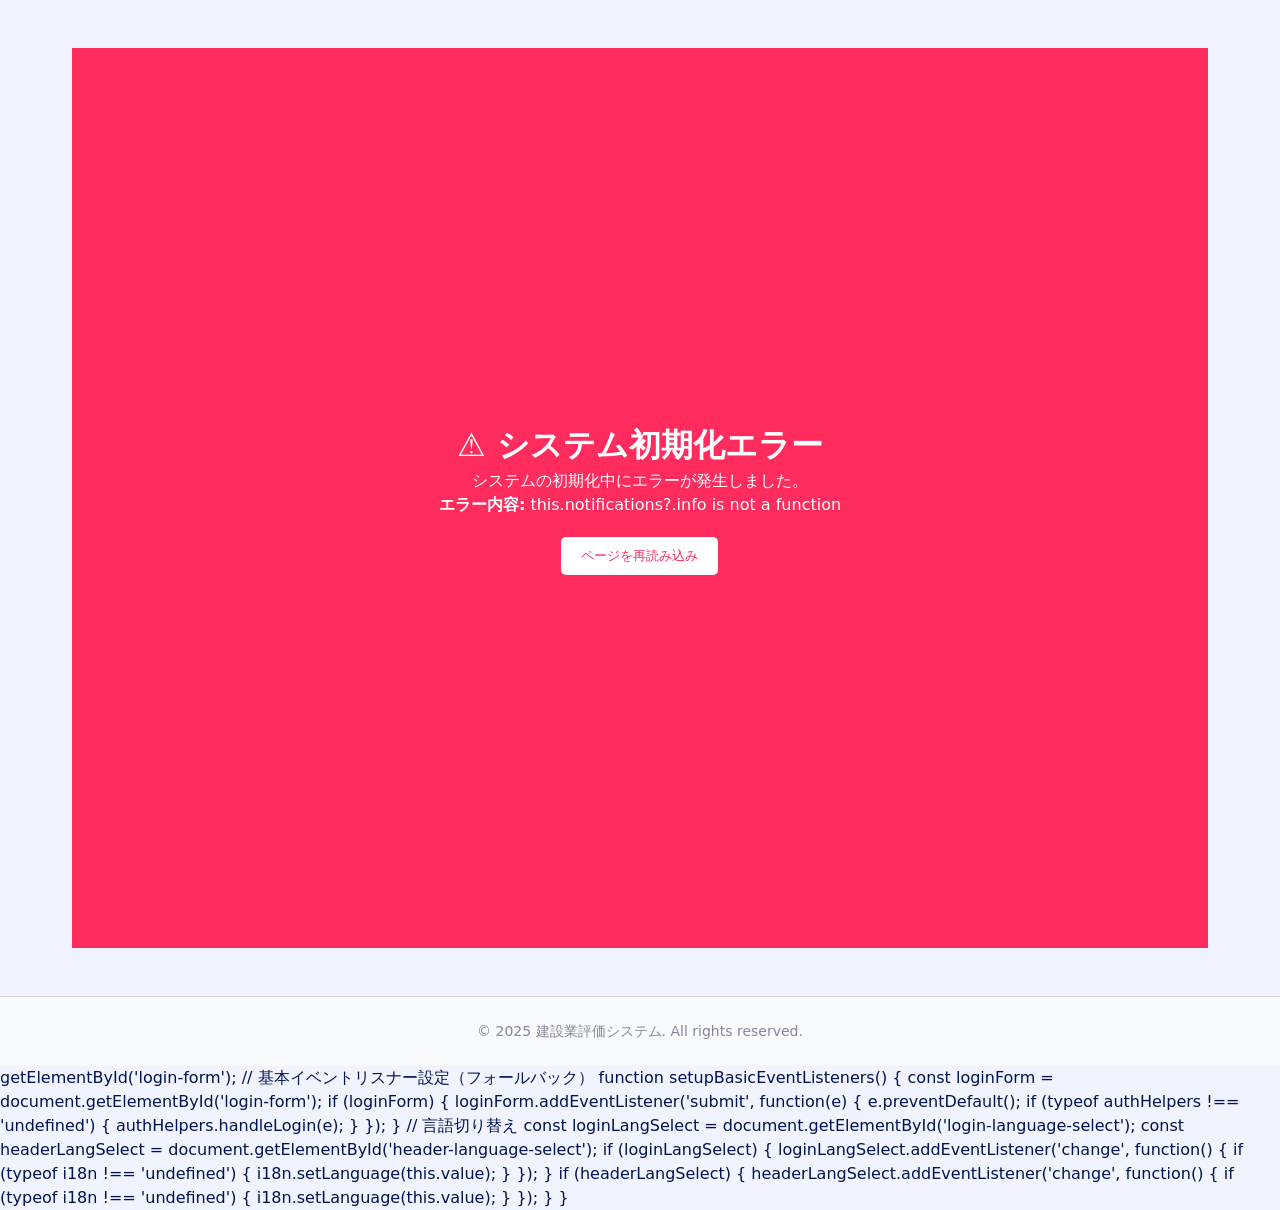
==== commit 00aa0588: "Update index.html" ====
--- a/index.html
+++ b/index.html
@@ -110,18 +110,13 @@
     <!-- 2. Components系（コンポーネント） -->
     <script src="assets/js/components/pentagon-chart.js"></script>
     <script src="assets/js/components/notification.js"></script>
-    <script src="assets/js/components/evaluation-form.js"></script>
-    <script src="assets/js/components/modal.js"></script>
-    
-    <!-- 3. Pages系（ページ） -->
+    
+    <!-- 3. Utils系（ユーティリティ） -->
+    <script src="assets/js/utils/helpers.js"></script>
+    
+    <!-- 4. Pages系（ページ） -->
     <script src="assets/js/pages/dashboard.js"></script>
     <script src="assets/js/pages/evaluations.js"></script>
-    <script src="assets/js/pages/users.js"></script>
-    
-    <!-- 4. Utils系（ユーティリティ） -->
-    <script src="assets/js/utils/constants.js"></script>
-    <script src="assets/js/utils/helpers.js"></script>
-    <script src="assets/js/utils/validation.js"></script>
     
     <!-- 5. Main App（最後に読み込み） -->
     <script src="assets/js/core/app.js"></script>
@@ -132,16 +127,12 @@
         document.addEventListener('DOMContentLoaded', function() {
             console.log('🚀 Building evaluation system started');
             
-            // i18n初期化
-            if (typeof i18n !== 'undefined') {
-                i18n.init();
-            }
-            
-            // アプリケーション初期化
-            if (typeof app !== 'undefined' && app.init) {
+            try {
+                // アプリケーション初期化
                 app.init();
-            } else {
-                console.warn('⚠️ App initialization failed - some JS files may not be loaded');
+            } catch (error) {
+                console.error('⚠️ App initialization failed:', error);
+                
                 // フォールバック：基本的なイベントリスナーを設定
                 setupBasicEventListeners();
             }
@@ -152,23 +143,65 @@
         // 基本イベントリスナー設定（フォールバック）
         function setupBasicEventListeners() {
             const loginForm = document.getElementById('login-form');
-            if (loginForm && typeof handleLogin !== 'undefined') {
-                loginForm.addEventListener('submit', handleLogin);
+            if (loginForm) {
+                loginForm.addEventListener('submit', function(e) {
+                    e.preventDefault();
+                    if (typeof authHelpers !== 'undefined') {
+                        authHelpers.handleLogin(e);
+                    }
+                });
             }
             
             // 言語切り替え
             const loginLangSelect = document.getElementById('login-language-select');
             const headerLangSelect = document.getElementById('header-language-select');
             
-            if (loginLangSelect && typeof changeLanguage !== 'undefined') {
+            if (loginLangSelect) {
                 loginLangSelect.addEventListener('change', function() {
-                    changeLanguage(this.value);
-                });
-            }
-            
-            if (headerLangSelect && typeof changeLanguage !== 'undefined') {
+                    if (typeof i18n !== 'undefined') {
+                        i18n.setLanguage(this.value);
+                    }
+                });
+            }
+            
+            if (headerLangSelect) {
                 headerLangSelect.addEventListener('change', function() {
-                    changeLanguage(this.value);
+                    if (typeof i18n !== 'undefined') {
+                        i18n.setLanguage(this.value);
+                    }
+                });
+            }
+        }
+    </script>getElementById('login-form');
+        // 基本イベントリスナー設定（フォールバック）
+        function setupBasicEventListeners() {
+            const loginForm = document.getElementById('login-form');
+            if (loginForm) {
+                loginForm.addEventListener('submit', function(e) {
+                    e.preventDefault();
+                    if (typeof authHelpers !== 'undefined') {
+                        authHelpers.handleLogin(e);
+                    }
+                });
+            }
+            
+            // 言語切り替え
+            const loginLangSelect = document.getElementById('login-language-select');
+            const headerLangSelect = document.getElementById('header-language-select');
+            
+            if (loginLangSelect) {
+                loginLangSelect.addEventListener('change', function() {
+                    if (typeof i18n !== 'undefined') {
+                        i18n.setLanguage(this.value);
+                    }
+                });
+            }
+            
+            if (headerLangSelect) {
+                headerLangSelect.addEventListener('change', function() {
+                    if (typeof i18n !== 'undefined') {
+                        i18n.setLanguage(this.value);
+                    }
                 });
             }
         }
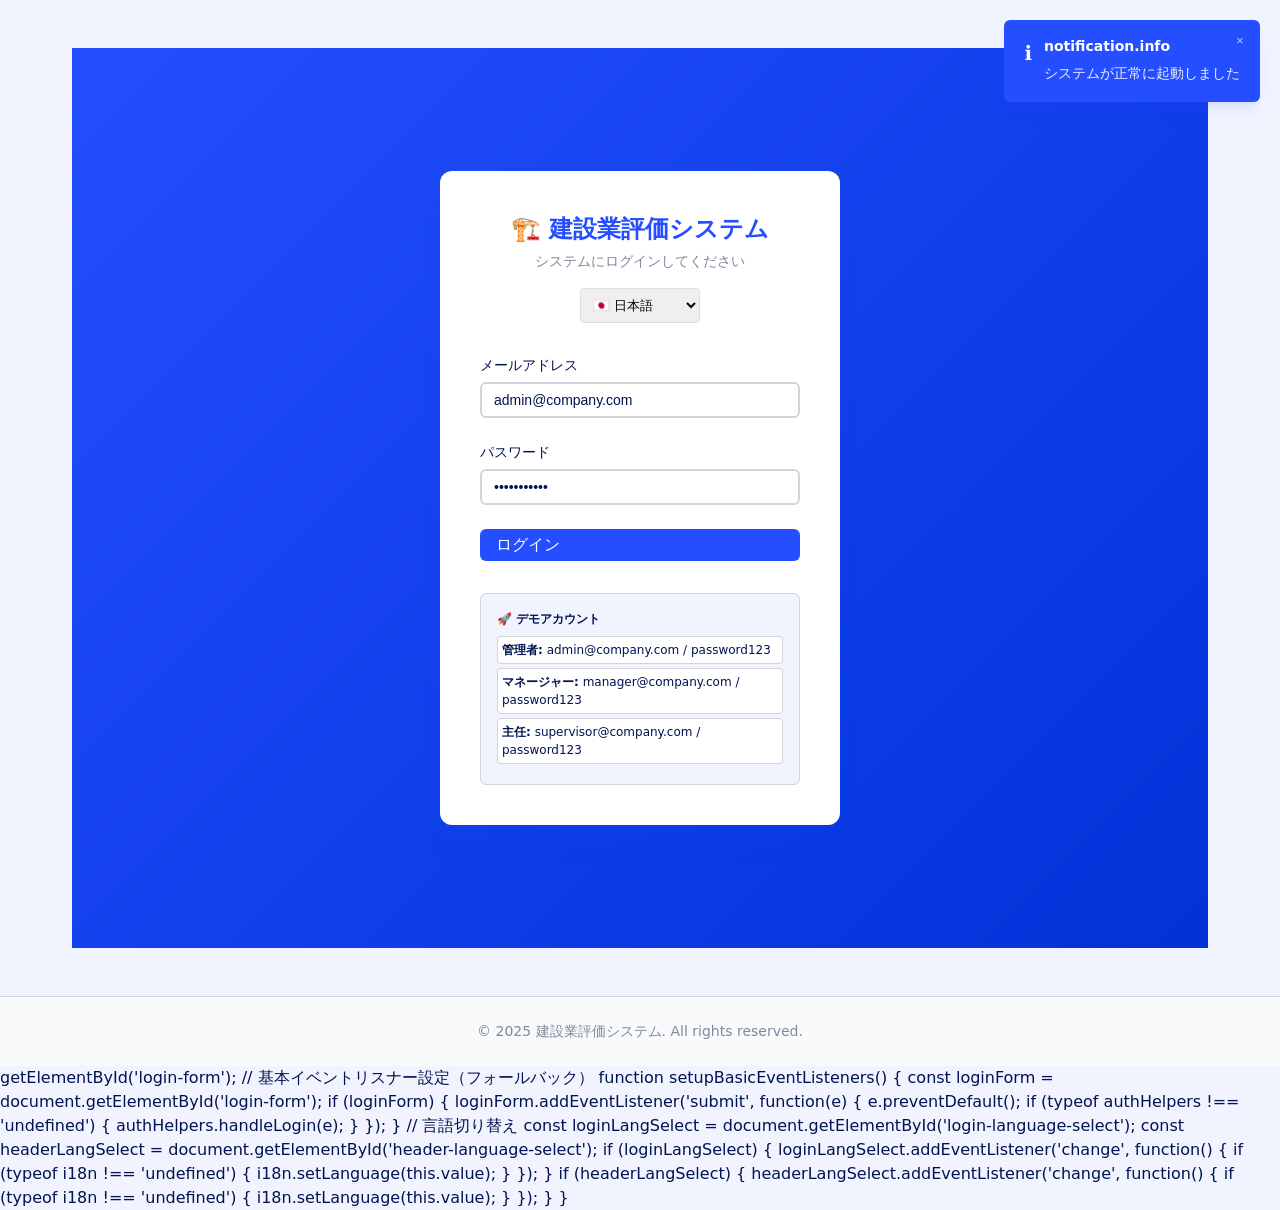
==== commit 75485ff3: "Update index.html" ====
--- a/index.html
+++ b/index.html
@@ -12,7 +12,7 @@
     <link rel="stylesheet" href="assets/css/components.css">
     <link rel="stylesheet" href="assets/css/responsive.css">
 </head>
-<body>
+<body class="login-mode">
     <div class="app-container">
         <!-- ヘッダー（ログイン時のみ表示） -->
         <header id="app-header" class="app-header" style="display: none;">
--- a/assets/css/main.css
+++ b/assets/css/main.css
@@ -460,6 +460,18 @@
     border-top: 1px solid var(--border-color);
     color: var(--color-text-secondary);
     font-size: var(--font-size-sm);
+    margin-top: auto; /* フッターを下に押し下げ */
+}
+
+/* ログイン状態でのフッター調整 */
+body:not(.login-mode) .app-footer {
+    position: relative;
+    margin-top: var(--spacing-xl);
+}
+
+/* ログインページでのフッター */
+.login-page + .app-footer {
+    margin-top: 0;
 }
 
 /* === ユーティリティ === */
--- a/assets/css/responsive.css
+++ b/assets/css/responsive.css
@@ -36,6 +36,7 @@
     /* メインコンテンツ調整 */
     .main-content {
         padding: var(--spacing-md) var(--spacing-sm);
+        margin-bottom: var(--spacing-lg); /* フッターとの間隔確保 */
     }
     
     .page-header {
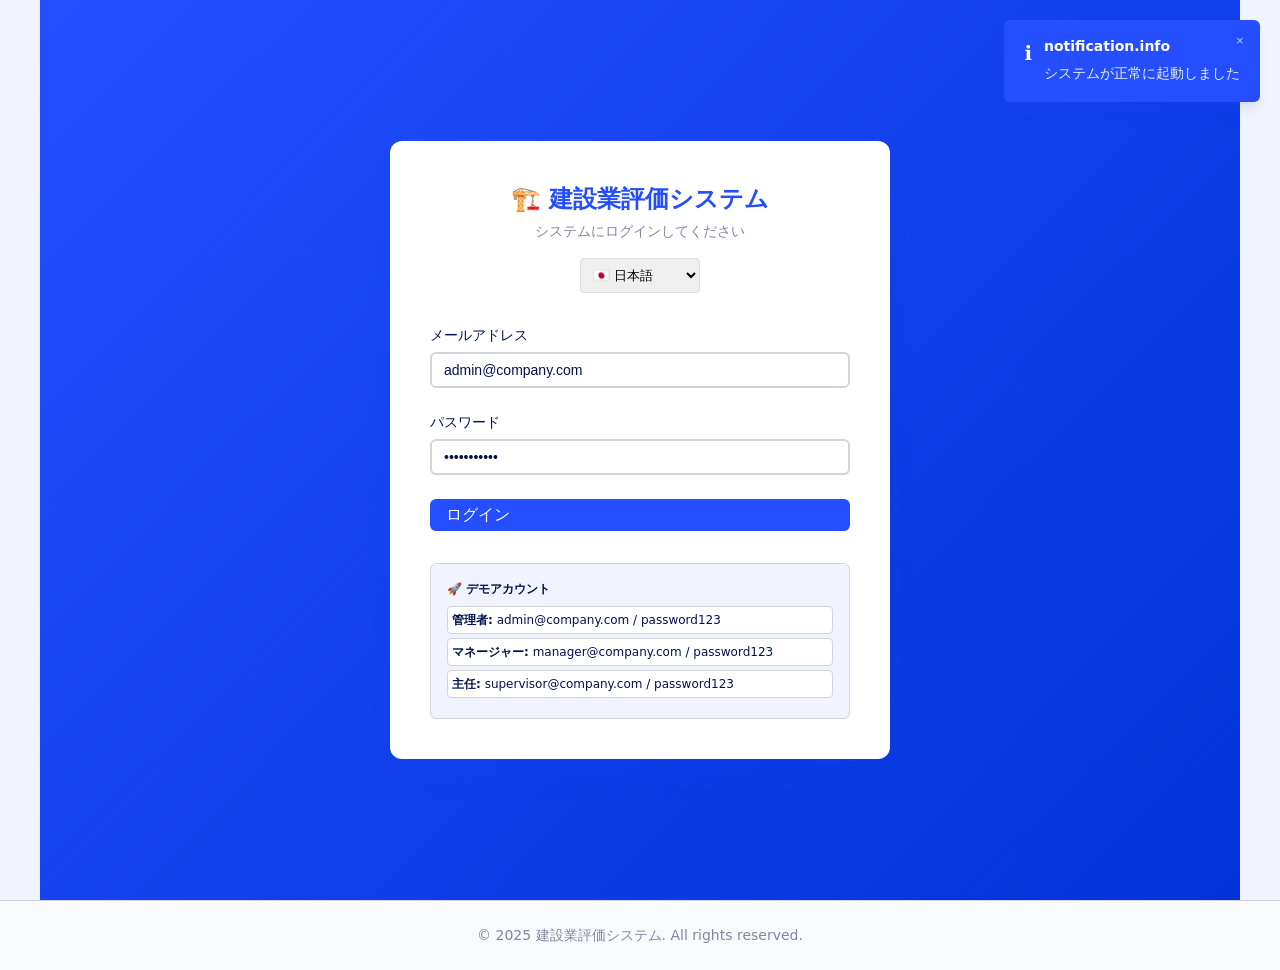
==== commit 63b186e2: "Update index.html" ====
--- a/index.html
+++ b/index.html
@@ -117,6 +117,7 @@
     <!-- 4. Pages系（ページ） -->
     <script src="assets/js/pages/dashboard.js"></script>
     <script src="assets/js/pages/evaluations.js"></script>
+    <script src="assets/js/pages/users.js"></script>
     
     <!-- 5. Main App（最後に読み込み） -->
     <script src="assets/js/core/app.js"></script>
@@ -172,39 +173,6 @@
                 });
             }
         }
-    </script>getElementById('login-form');
-        // 基本イベントリスナー設定（フォールバック）
-        function setupBasicEventListeners() {
-            const loginForm = document.getElementById('login-form');
-            if (loginForm) {
-                loginForm.addEventListener('submit', function(e) {
-                    e.preventDefault();
-                    if (typeof authHelpers !== 'undefined') {
-                        authHelpers.handleLogin(e);
-                    }
-                });
-            }
-            
-            // 言語切り替え
-            const loginLangSelect = document.getElementById('login-language-select');
-            const headerLangSelect = document.getElementById('header-language-select');
-            
-            if (loginLangSelect) {
-                loginLangSelect.addEventListener('change', function() {
-                    if (typeof i18n !== 'undefined') {
-                        i18n.setLanguage(this.value);
-                    }
-                });
-            }
-            
-            if (headerLangSelect) {
-                headerLangSelect.addEventListener('change', function() {
-                    if (typeof i18n !== 'undefined') {
-                        i18n.setLanguage(this.value);
-                    }
-                });
-            }
-        }
     </script>
 </body>
 </html>
--- a/assets/css/variables.css
+++ b/assets/css/variables.css
@@ -367,3 +367,29 @@
     --btn-transition: none;
   }
 }
+
+/* === レイアウト === */
+  
+  /* ブレイクポイント */
+  --breakpoint-xs: 0;
+  --breakpoint-sm: 576px;
+  --breakpoint-md: 768px;
+  --breakpoint-lg: 992px;
+  --breakpoint-xl: 1200px;
+  --breakpoint-xxl: 1400px;
+  
+  /* コンテナ幅 */
+  --container-max-width: 1200px;
+  --container-padding: 1rem;
+  
+  /* スペーシング */
+  --spacing-xs: 0.25rem;   /* 4px */
+  --spacing-sm: 0.5rem;    /* 8px */
+  --spacing-md: 1rem;      /* 16px */
+  --spacing-lg: 1.5rem;    /* 24px */
+  --spacing-xl: 2rem;      /* 32px */
+  --spacing-xxl: 3rem;     /* 48px */
+  
+  /* レイアウト高さ */
+  --footer-height: 80px;
+  --header-height: 60px;
--- a/assets/css/main.css
+++ b/assets/css/main.css
@@ -1,6 +1,6 @@
 /**
  * main.css - 建設業評価システム基本スタイル
- * 新トンマナ適用版
+ * 新トンマナ適用版（レイアウト修正）
  */
 
 /* === リセット & 基本設定 === */
@@ -24,12 +24,44 @@
     flex-direction: column;
 }
 
+/* ログイン状態でのレイアウト調整 */
+body.authenticated .app-container {
+    min-height: 100vh;
+}
+
+body.login-mode .app-container {
+    min-height: 100vh;
+    display: flex;
+    flex-direction: column;
+}
+
+body.login-mode .main-content {
+    flex: 1;
+    display: flex;
+    align-items: center;
+    justify-content: center;
+    padding: 0;
+}
+
+/* ログイン状態でのログインページ非表示 */
+body.authenticated .login-page {
+    display: none !important;
+}
+
+/* 認証前のヘッダー・ブレッドクラム非表示 */
+body.login-mode .app-header,
+body.login-mode .breadcrumbs {
+    display: none !important;
+}
+
 /* === ヘッダー === */
 .app-header {
     background: var(--color-secondary); /* 濃紺 */
     color: var(--color-white);
     padding: 0 var(--spacing-lg);
     box-shadow: var(--shadow-md);
+    position: relative;
+    z-index: var(--z-index-sticky);
 }
 
 .header-content {
@@ -39,18 +71,34 @@
     justify-content: space-between;
     align-items: center;
     height: var(--navbar-height);
+    flex-wrap: nowrap;
+}
+
+.logo {
+    flex-shrink: 0;
 }
 
 .logo h1 {
     font-size: var(--navbar-brand-font-size);
     font-weight: var(--font-weight-semibold);
     color: var(--color-white);
+    margin: 0;
+    white-space: nowrap;
+}
+
+nav {
+    flex: 1;
+    display: flex;
+    justify-content: center;
+    margin: 0 var(--spacing-lg);
 }
 
 .nav-menu {
     display: flex;
     list-style: none;
     gap: 0;
+    margin: 0;
+    padding: 0;
 }
 
 .nav-link {
@@ -60,6 +108,7 @@
     text-decoration: none;
     transition: var(--transition-base);
     font-weight: var(--font-weight-medium);
+    white-space: nowrap;
 }
 
 .nav-link:hover,
@@ -73,6 +122,7 @@
     display: flex;
     align-items: center;
     gap: var(--spacing-md);
+    flex-shrink: 0;
 }
 
 .user-info {
@@ -92,23 +142,29 @@
     font-weight: var(--font-weight-bold);
     font-size: var(--font-size-sm);
     color: var(--color-white);
+    flex-shrink: 0;
 }
 
 .user-details {
     display: flex;
     flex-direction: column;
+    min-width: 0; /* flexアイテムの縮小を許可 */
 }
 
 .user-name {
     font-weight: var(--font-weight-semibold);
     font-size: var(--font-size-sm);
     color: var(--color-white);
+    white-space: nowrap;
+    overflow: hidden;
+    text-overflow: ellipsis;
 }
 
 .user-role {
     font-size: var(--font-size-xs);
     opacity: 0.8;
     color: var(--color-white);
+    white-space: nowrap;
 }
 
 /* === 言語選択 === */
@@ -289,13 +345,15 @@
     box-shadow: var(--shadow-success);
 }
 
-/* === ログインページ === */
+/* === ログインページ（修正版） === */
 .login-page {
     min-height: 100vh;
+    width: 100%;
     display: flex;
     align-items: center;
     justify-content: center;
     background: var(--gradient-primary); /* 青グラデーション */
+    padding: var(--spacing-lg);
 }
 
 .login-container {
@@ -304,7 +362,8 @@
     border-radius: var(--border-radius-lg);
     box-shadow: var(--shadow-xl);
     width: 100%;
-    max-width: 400px;
+    max-width: 500px; /* デスクトップで適切な幅 */
+    min-width: 320px; /* 最小幅確保 */
 }
 
 .login-header {
@@ -452,7 +511,7 @@
     color: var(--color-text-primary);
 }
 
-/* === フッター === */
+/* === フッター（修正版） === */
 .app-footer {
     background: var(--color-background-secondary);
     text-align: center;
@@ -460,18 +519,14 @@
     border-top: 1px solid var(--border-color);
     color: var(--color-text-secondary);
     font-size: var(--font-size-sm);
-    margin-top: auto; /* フッターを下に押し下げ */
+    flex-shrink: 0; /* フッターの縮小を防ぐ */
+    margin-top: auto; /* 下部に配置 */
 }
 
 /* ログイン状態でのフッター調整 */
 body:not(.login-mode) .app-footer {
     position: relative;
     margin-top: var(--spacing-xl);
-}
-
-/* ログインページでのフッター */
-.login-page + .app-footer {
-    margin-top: 0;
 }
 
 /* === ユーティリティ === */
--- a/assets/css/responsive.css
+++ b/assets/css/responsive.css
@@ -58,6 +58,21 @@
     .login-container {
         margin: var(--spacing-lg);
         padding: var(--spacing-xl);
+    }
+    
+    /* ログインページでのフッター調整 */
+    body.login-mode .app-container {
+        min-height: 100vh;
+    }
+    
+    body.login-mode .main-content {
+        flex: 1;
+        padding: var(--spacing-md);
+    }
+    
+    .login-page {
+        min-height: calc(100vh - 140px); /* モバイルでのフッター調整 */
+        padding: var(--spacing-md) 0;
     }
     
     /* 統計グリッド調整 */
